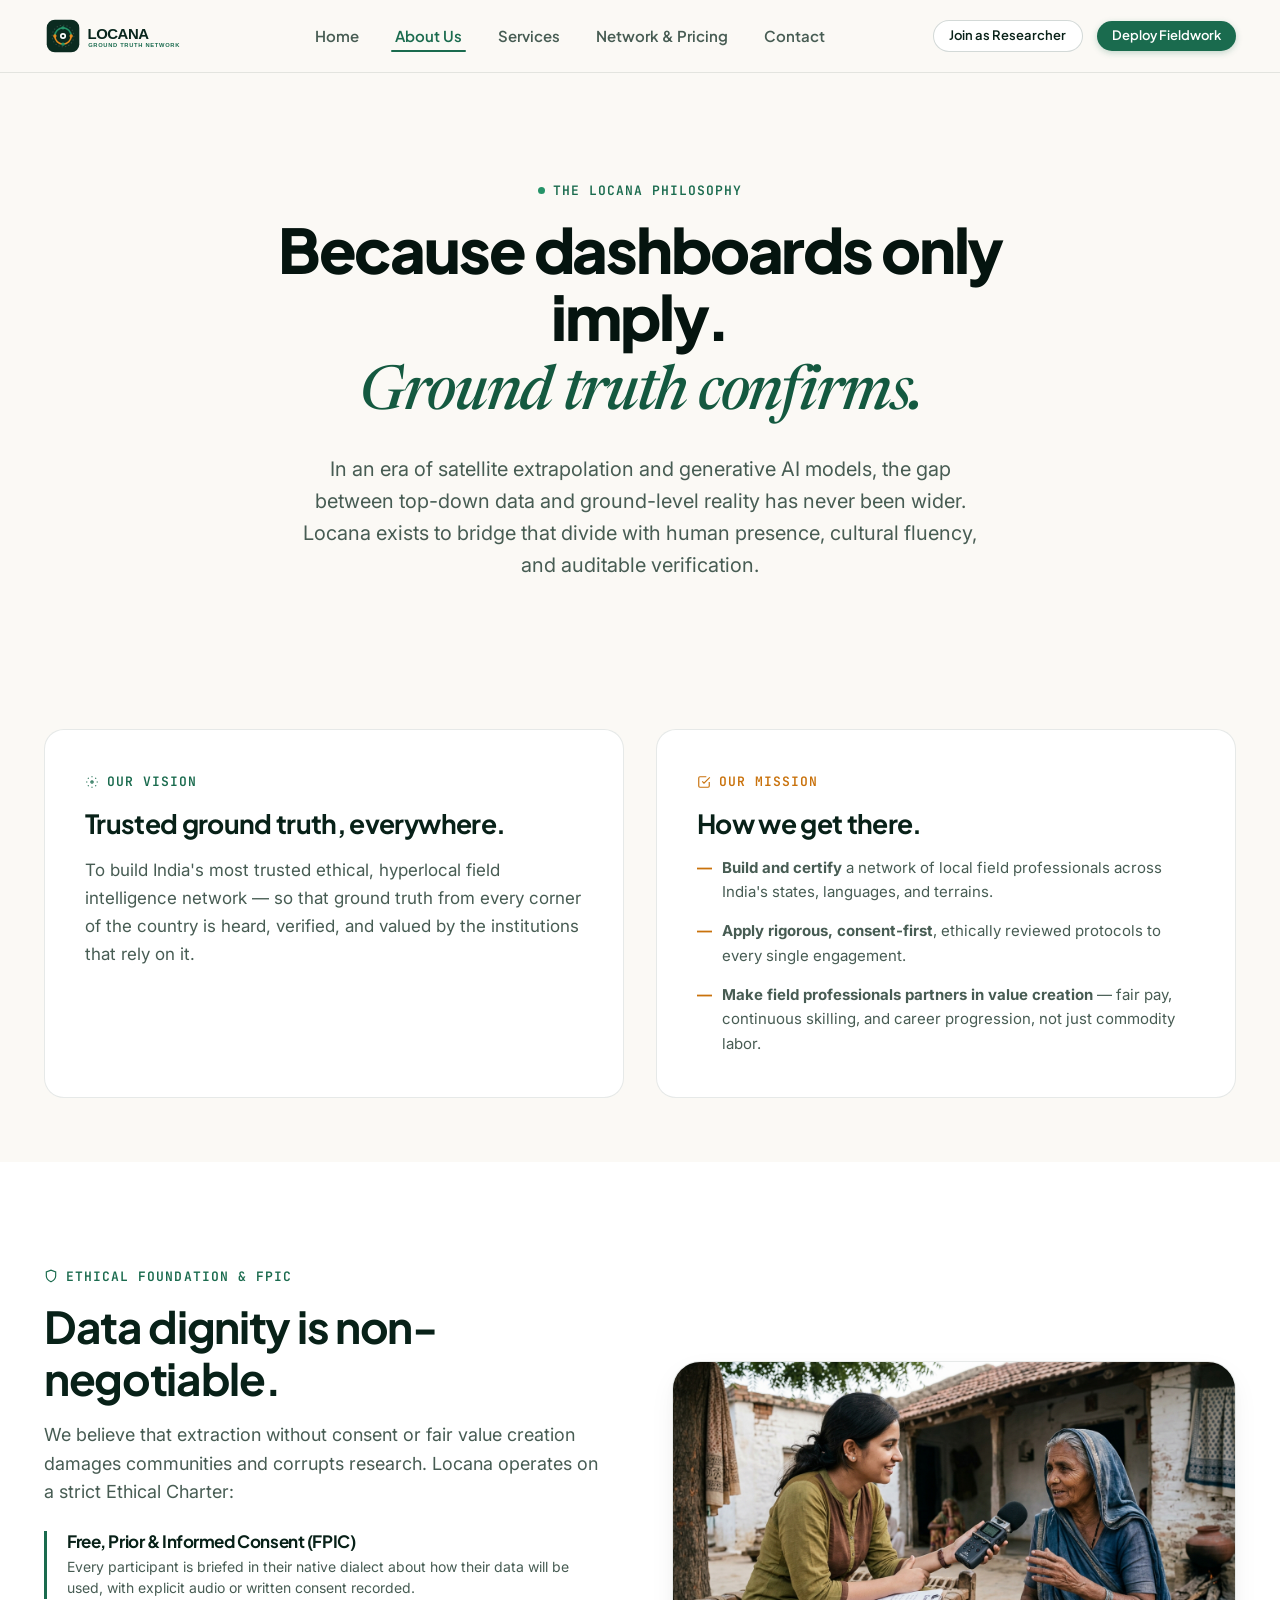
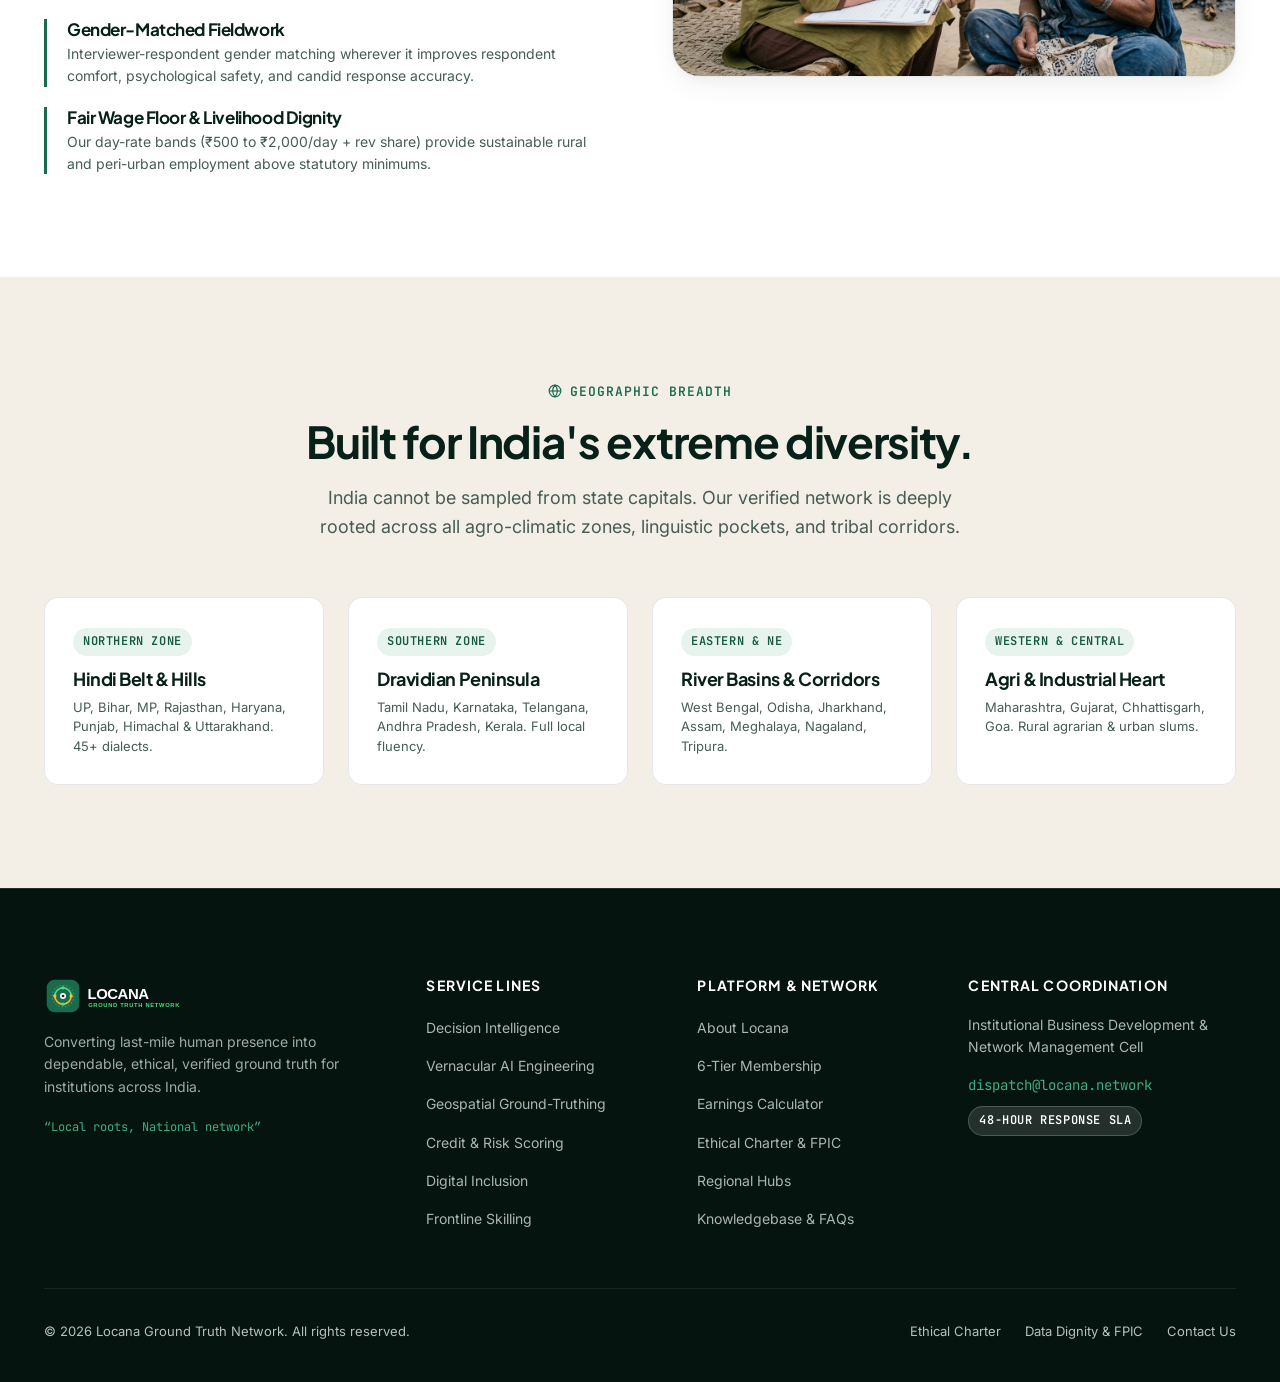
==== about.html @ 6cf049e5 "v1: Initial release of Locana Ground Truth Network platform" ====
<!DOCTYPE html>
<html lang="en">
<head>
  <meta charset="UTF-8">
  <meta name="viewport" content="width=device-width, initial-scale=1.0">
  <title>About Us — Locana | “Local roots, National network”</title>
  <meta name="description" content="Learn how Locana converts last-mile human presence across India into dependable, ethical, verified data for institutions through our certified field network.">
  <meta name="keywords" content="Locana about us, ethical field research India, ground truth network, FPIC data dignity, rural research network">
  
  <!-- Open Graph / Facebook -->
  <meta property="og:type" content="website">
  <meta property="og:url" content="https://locana.network/about.html">
  <meta property="og:title" content="About Locana — Ground Truth Intelligence Network">
  <meta property="og:description" content="Local roots, National network. Building India's most trusted ethical hyperlocal field intelligence network.">
  <meta property="og:image" content="assets/images/hero_field_network.jpg">

  <!-- Favicon -->
  <link rel="icon" type="image/svg+xml" href="assets/images/favicon.svg">

  <!-- Stylesheet -->
  <link rel="stylesheet" href="styles/main.css">
</head>
<body>

  <!-- ========================================================================
       Top Navigation
       ======================================================================== -->
  <header class="header-nav">
    <div class="container">
      <div class="nav-wrapper">
        <a href="index.html" class="brand-logo-link" aria-label="Locana Homepage">
          <img src="assets/images/locana-logo.svg" alt="Locana Logo" class="brand-logo-img">
        </a>

        <nav>
          <ul class="nav-menu">
            <li><a href="index.html" class="nav-link">Home</a></li>
            <li><a href="about.html" class="nav-link active">About Us</a></li>
            <li><a href="services.html" class="nav-link">Services</a></li>
            <li><a href="pricing.html" class="nav-link">Network & Pricing</a></li>
            <li><a href="contact.html" class="nav-link">Contact</a></li>
          </ul>
        </nav>

        <div class="nav-actions">
          <a href="pricing.html" class="btn btn-secondary btn-sm">Join as Researcher</a>
          <a href="contact.html" class="btn btn-primary btn-sm">Deploy Fieldwork</a>
          <button class="mobile-menu-toggle" aria-label="Toggle Navigation Menu">
            <svg width="24" height="24" viewBox="0 0 24 24" fill="none" stroke="currentColor" stroke-width="2" stroke-linecap="round" stroke-linejoin="round">
              <line x1="4" y1="12" x2="20" y2="12"></line>
              <line x1="4" y1="6" x2="20" y2="6"></line>
              <line x1="4" y1="18" x2="20" y2="18"></line>
            </svg>
          </button>
        </div>
      </div>
    </div>
  </header>

  <!-- Mobile Drawer Menu -->
  <div class="mobile-drawer">
    <a href="index.html" class="nav-link">Home</a>
    <a href="about.html" class="nav-link active">About Us</a>
    <a href="services.html" class="nav-link">Services & Verticals</a>
    <a href="pricing.html" class="nav-link">Network Tiers & Pricing</a>
    <a href="contact.html" class="nav-link">Contact & Dispatch</a>
    <div style="margin-top: 1rem; display: flex; flex-direction: column; gap: 0.75rem;">
      <a href="pricing.html" class="btn btn-secondary">Join as Certified Researcher</a>
      <a href="contact.html" class="btn btn-primary">Deploy Field Intelligence</a>
    </div>
  </div>

  <!-- ========================================================================
       Editorial Hero Section
       ======================================================================== -->
  <section class="section-spacing bg-canvas" style="padding-bottom: 3rem;">
    <div class="container container-narrow text-center" style="text-align: center;">
      <div class="kicker" style="justify-content: center;">
        <span class="pulse-dot"></span>
        <span>The Locana Philosophy</span>
      </div>
      <h1 class="hero-title" style="margin-bottom: 1.5rem;">
        Because dashboards only imply.<br>
        <span class="editorial-italic">Ground truth confirms.</span>
      </h1>
      <p class="hero-subtitle" style="margin-left: auto; margin-right: auto;">
        In an era of satellite extrapolation and generative AI models, the gap between top-down data and ground-level reality has never been wider. Locana exists to bridge that divide with human presence, cultural fluency, and auditable verification.
      </p>
    </div>
  </section>

  <!-- ========================================================================
       Vision & Mission Cards
       ======================================================================== -->
  <section class="section-spacing-sm bg-canvas">
    <div class="container">
      <div style="display: grid; grid-template-columns: 1fr 1fr; gap: 2rem;" class="reveal">
        <div style="background: var(--surface-white); border: 1px solid var(--border-hairline); border-radius: var(--radius-lg); padding: 2.5rem;">
          <div class="kicker">
            <svg width="14" height="14" viewBox="0 0 24 24" fill="none" stroke="currentColor" stroke-width="2"><circle cx="12" cy="12" r="2"></circle><path d="M12 2v2M12 20v2M4.93 4.93l1.41 1.41M17.66 17.66l1.41 1.41M2 12h2M20 12h2M6.34 17.66l-1.41 1.41M19.07 4.93l-1.41 1.41"></path></svg>
            <span>Our Vision</span>
          </div>
          <h3 style="font-size: 1.65rem; color: var(--ink-900); margin-bottom: 1rem; line-height: 1.25;">
            Trusted ground truth, everywhere.
          </h3>
          <p style="color: var(--text-secondary); font-size: 1.0625rem; line-height: 1.65;">
            To build India's most trusted ethical, hyperlocal field intelligence network — so that ground truth from every corner of the country is heard, verified, and valued by the institutions that rely on it.
          </p>
        </div>

        <div style="background: var(--surface-white); border: 1px solid var(--border-hairline); border-radius: var(--radius-lg); padding: 2.5rem;">
          <div class="kicker kicker-ochre">
            <svg width="14" height="14" viewBox="0 0 24 24" fill="none" stroke="currentColor" stroke-width="2"><polyline points="9 11 12 14 22 4"></polyline><path d="M21 12v7a2 2 0 0 1-2 2H5a2 2 0 0 1-2-2V5a2 2 0 0 1 2-2h11"></path></svg>
            <span>Our Mission</span>
          </div>
          <h3 style="font-size: 1.65rem; color: var(--ink-900); margin-bottom: 1rem; line-height: 1.25;">
            How we get there.
          </h3>
          <ul style="list-style: none; display: flex; flex-direction: column; gap: 0.875rem; color: var(--text-secondary); font-size: 0.9375rem;">
            <li style="display: flex; gap: 0.625rem; align-items: flex-start;">
              <span style="color: var(--ochre-600); font-weight: 700;">—</span>
              <span><strong>Build and certify</strong> a network of local field professionals across India's states, languages, and terrains.</span>
            </li>
            <li style="display: flex; gap: 0.625rem; align-items: flex-start;">
              <span style="color: var(--ochre-600); font-weight: 700;">—</span>
              <span><strong>Apply rigorous, consent-first</strong>, ethically reviewed protocols to every single engagement.</span>
            </li>
            <li style="display: flex; gap: 0.625rem; align-items: flex-start;">
              <span style="color: var(--ochre-600); font-weight: 700;">—</span>
              <span><strong>Make field professionals partners in value creation</strong> — fair pay, continuous skilling, and career progression, not just commodity labor.</span>
            </li>
          </ul>
        </div>
      </div>
    </div>
  </section>

  <!-- ========================================================================
       The Ethical Charter (Athena & FPIC Core)
       ======================================================================== -->
  <section id="ethics" class="section-spacing bg-white">
    <div class="container">
      <div style="display: grid; grid-template-columns: 1fr 1fr; gap: 4rem; align-items: center;" class="reveal">
        <div>
          <div class="kicker">
            <svg width="14" height="14" viewBox="0 0 24 24" fill="none" stroke="currentColor" stroke-width="2"><path d="M12 22s8-4 8-10V5l-8-3-8 3v7c0 6 8 10 8 10z"></path></svg>
            <span>Ethical Foundation & FPIC</span>
          </div>
          <h2 class="section-title">Data dignity is non-negotiable.</h2>
          <p class="section-subtitle" style="margin-bottom: 1.5rem;">
            We believe that extraction without consent or fair value creation damages communities and corrupts research. Locana operates on a strict Ethical Charter:
          </p>

          <div style="display: flex; flex-direction: column; gap: 1.25rem;">
            <div style="border-left: 3px solid var(--emerald-600); padding-left: 1.25rem;">
              <h4 style="font-size: 1.0625rem; color: var(--ink-900); margin-bottom: 0.25rem;">Free, Prior & Informed Consent (FPIC)</h4>
              <p style="font-size: 0.875rem; color: var(--text-secondary); line-height: 1.55;">
                Every participant is briefed in their native dialect about how their data will be used, with explicit audio or written consent recorded.
              </p>
            </div>

            <div style="border-left: 3px solid var(--emerald-600); padding-left: 1.25rem;">
              <h4 style="font-size: 1.0625rem; color: var(--ink-900); margin-bottom: 0.25rem;">Gender-Matched Fieldwork</h4>
              <p style="font-size: 0.875rem; color: var(--text-secondary); line-height: 1.55;">
                Interviewer-respondent gender matching wherever it improves respondent comfort, psychological safety, and candid response accuracy.
              </p>
            </div>

            <div style="border-left: 3px solid var(--emerald-600); padding-left: 1.25rem;">
              <h4 style="font-size: 1.0625rem; color: var(--ink-900); margin-bottom: 0.25rem;">Fair Wage Floor & Livelihood Dignity</h4>
              <p style="font-size: 0.875rem; color: var(--text-secondary); line-height: 1.55;">
                Our day-rate bands (₹500 to ₹2,000/day + rev share) provide sustainable rural and peri-urban employment above statutory minimums.
              </p>
            </div>
          </div>
        </div>

        <div style="border-radius: var(--radius-xl); overflow: hidden; box-shadow: var(--shadow-card); border: 1px solid var(--border-hairline);">
          <img src="assets/images/vernacular_ai_voice.jpg" alt="Locana researcher conducting respectful community vernacular interview">
        </div>
      </div>
    </div>
  </section>

  <!-- ========================================================================
       National Presence & Coverage Architecture
       ======================================================================== -->
  <section class="section-spacing bg-subtle">
    <div class="container">
      <div style="text-align: center; max-width: 680px; margin: 0 auto 3.5rem auto;" class="reveal">
        <div class="kicker" style="justify-content: center;">
          <svg width="14" height="14" viewBox="0 0 24 24" fill="none" stroke="currentColor" stroke-width="2"><circle cx="12" cy="12" r="10"></circle><line x1="2" y1="12" x2="22" y2="12"></line><path d="M12 2a15.3 15.3 0 0 1 4 10 15.3 15.3 0 0 1-4 10 15.3 15.3 0 0 1-4-10 15.3 15.3 0 0 1 4-10z"></path></svg>
          <span>Geographic Breadth</span>
        </div>
        <h2 class="section-title">Built for India's extreme diversity.</h2>
        <p class="section-subtitle" style="margin: 0 auto;">
          India cannot be sampled from state capitals. Our verified network is deeply rooted across all agro-climatic zones, linguistic pockets, and tribal corridors.
        </p>
      </div>

      <div style="display: grid; grid-template-columns: repeat(4, 1fr); gap: 1.5rem;" class="reveal">
        <div style="background: var(--surface-white); padding: 1.75rem; border-radius: var(--radius-md); border: 1px solid var(--border-hairline);">
          <span class="badge badge-emerald" style="margin-bottom: 0.75rem;">Northern Zone</span>
          <h4 style="font-size: 1.125rem; margin-bottom: 0.5rem;">Hindi Belt & Hills</h4>
          <p style="font-size: 0.8125rem; color: var(--text-secondary); line-height: 1.5;">UP, Bihar, MP, Rajasthan, Haryana, Punjab, Himachal & Uttarakhand. 45+ dialects.</p>
        </div>

        <div style="background: var(--surface-white); padding: 1.75rem; border-radius: var(--radius-md); border: 1px solid var(--border-hairline);">
          <span class="badge badge-emerald" style="margin-bottom: 0.75rem;">Southern Zone</span>
          <h4 style="font-size: 1.125rem; margin-bottom: 0.5rem;">Dravidian Peninsula</h4>
          <p style="font-size: 0.8125rem; color: var(--text-secondary); line-height: 1.5;">Tamil Nadu, Karnataka, Telangana, Andhra Pradesh, Kerala. Full local fluency.</p>
        </div>

        <div style="background: var(--surface-white); padding: 1.75rem; border-radius: var(--radius-md); border: 1px solid var(--border-hairline);">
          <span class="badge badge-emerald" style="margin-bottom: 0.75rem;">Eastern & NE</span>
          <h4 style="font-size: 1.125rem; margin-bottom: 0.5rem;">River Basins & Corridors</h4>
          <p style="font-size: 0.8125rem; color: var(--text-secondary); line-height: 1.5;">West Bengal, Odisha, Jharkhand, Assam, Meghalaya, Nagaland, Tripura.</p>
        </div>

        <div style="background: var(--surface-white); padding: 1.75rem; border-radius: var(--radius-md); border: 1px solid var(--border-hairline);">
          <span class="badge badge-emerald" style="margin-bottom: 0.75rem;">Western & Central</span>
          <h4 style="font-size: 1.125rem; margin-bottom: 0.5rem;">Agri & Industrial Heart</h4>
          <p style="font-size: 0.8125rem; color: var(--text-secondary); line-height: 1.5;">Maharashtra, Gujarat, Chhattisgarh, Goa. Rural agrarian & urban slums.</p>
        </div>
      </div>
    </div>
  </section>

  <!-- ========================================================================
       Global Footer
       ======================================================================== -->
  <footer class="site-footer">
    <div class="container">
      <div class="footer-top-grid">
        <div class="footer-brand">
          <img src="assets/images/locana-logo-white.svg" alt="Locana Logo" style="height: 38px; width: auto;">
          <p>
            Converting last-mile human presence into dependable, ethical, verified ground truth for institutions across India.
          </p>
          <div style="margin-top: 1.25rem; font-family: var(--font-mono); font-size: 0.75rem; color: var(--emerald-400);">
            “Local roots, National network”
          </div>
        </div>

        <div>
          <h4 class="footer-heading">Service Lines</h4>
          <ul class="footer-links">
            <li><a href="services.html#decision-intelligence">Decision Intelligence</a></li>
            <li><a href="services.html#vernacular-ai">Vernacular AI Engineering</a></li>
            <li><a href="services.html#geospatial">Geospatial Ground-Truthing</a></li>
            <li><a href="services.html#credit-risk">Credit & Risk Scoring</a></li>
            <li><a href="services.html#digital-inclusion">Digital Inclusion</a></li>
            <li><a href="services.html#skilling">Frontline Skilling</a></li>
          </ul>
        </div>

        <div>
          <h4 class="footer-heading">Platform & Network</h4>
          <ul class="footer-links">
            <li><a href="about.html">About Locana</a></li>
            <li><a href="pricing.html">6-Tier Membership</a></li>
            <li><a href="pricing.html#calculator">Earnings Calculator</a></li>
            <li><a href="about.html#ethics">Ethical Charter & FPIC</a></li>
            <li><a href="contact.html">Regional Hubs</a></li>
            <li><a href="contact.html#faqs">Knowledgebase & FAQs</a></li>
          </ul>
        </div>

        <div>
          <h4 class="footer-heading">Central Coordination</h4>
          <p style="font-size: 0.875rem; color: rgba(244,250,247,0.7); line-height: 1.6; margin-bottom: 1rem;">
            Institutional Business Development & Network Management Cell
          </p>
          <a href="mailto:dispatch@locana.network" style="color: var(--emerald-400); font-family: var(--font-mono); font-size: 0.875rem; display: block; margin-bottom: 0.5rem;">
            dispatch@locana.network
          </a>
          <span class="badge badge-dark">48-Hour Response SLA</span>
        </div>
      </div>

      <div class="footer-bottom">
        <div>© 2026 Locana Ground Truth Network. All rights reserved.</div>
        <div style="display: flex; gap: 1.5rem;">
          <a href="about.html#ethics">Ethical Charter</a>
          <a href="about.html#privacy">Data Dignity & FPIC</a>
          <a href="contact.html">Contact Us</a>
        </div>
      </div>
    </div>
  </footer>

  <!-- Scripts -->
  <script src="scripts/main.js"></script>
</body>
</html>
---- styles/main.css ----
/* ==========================================================================
   LOCANA — GROUND TRUTH INTELLIGENCE NETWORK
   Core Design System & Global Stylesheet
   ========================================================================== */

@import url('https://fonts.googleapis.com/css2?family=Inter:wght@300;400;500;600;700&family=JetBrains+Mono:wght@400;500;600;700&family=Newsreader:ital,opsz,wght@1,6..72,400;1,6..72,500;1,6..72,600&family=Plus+Jakarta+Sans:wght@500;600;700;800&display=swap');

:root {
  /* Brand Color Tokens */
  --ink-950: #05140F;
  --ink-900: #082118;
  --ink-800: #0D2E23;
  --ink-700: #143F30;
  
  --emerald-700: #145940;
  --emerald-600: #1A6B4E;
  --emerald-500: #259368;
  --emerald-400: #3EAF82;
  --emerald-100: #E6F4ED;
  --emerald-50:  #F2F9F5;
  
  --ochre-700: #9E5606;
  --ochre-600: #C9720C;
  --ochre-500: #E58A1F;
  --ochre-400: #F3A43D;
  --ochre-100: #FEF3E4;
  --ochre-50:  #FFF9F0;
  
  --canvas-bg: #FBF9F5;
  --canvas-subtle: #F3EFE7;
  --surface-white: #FFFFFF;
  
  --text-main: #14231E;
  --text-secondary: #475C53;
  --text-muted: #72877F;
  --text-inverse: #F4FAF7;
  
  --border-hairline: rgba(13, 46, 35, 0.10);
  --border-medium: rgba(13, 46, 35, 0.18);
  --border-dark: rgba(255, 255, 255, 0.12);
  
  /* Typography Tokens */
  --font-display: 'Plus Jakarta Sans', -apple-system, BlinkMacSystemFont, 'Segoe UI', Roboto, sans-serif;
  --font-body: 'Inter', -apple-system, BlinkMacSystemFont, 'Segoe UI', Roboto, sans-serif;
  --font-serif: 'Newsreader', Georgia, serif;
  --font-mono: 'JetBrains Mono', monospace;
  
  /* Layout & Elevation */
  --container-max: 1240px;
  --container-narrow: 920px;
  --radius-xs: 4px;
  --radius-sm: 8px;
  --radius-md: 14px;
  --radius-lg: 20px;
  --radius-xl: 28px;
  --radius-full: 9999px;
  
  --shadow-subtle: 0 2px 10px rgba(8, 33, 24, 0.04);
  --shadow-card: 0 10px 30px -5px rgba(8, 33, 24, 0.07), 0 4px 12px -2px rgba(8, 33, 24, 0.03);
  --shadow-hover: 0 20px 40px -10px rgba(8, 33, 24, 0.12), 0 8px 16px -4px rgba(8, 33, 24, 0.05);
  --shadow-floating: 0 24px 60px -12px rgba(8, 33, 24, 0.18);
  
  --transition-fast: 0.15s cubic-bezier(0.16, 1, 0.3, 1);
  --transition-smooth: 0.3s cubic-bezier(0.16, 1, 0.3, 1);
  --transition-slow: 0.6s cubic-bezier(0.16, 1, 0.3, 1);
}

/* ==========================================================================
   CSS Reset & Base Rules
   ========================================================================== */
*, *::before, *::after {
  box-sizing: border-box;
  margin: 0;
  padding: 0;
}

html {
  font-size: 16px;
  scroll-behavior: smooth;
  -webkit-font-smoothing: antialiased;
  -moz-osx-font-smoothing: grayscale;
}

body {
  font-family: var(--font-body);
  background-color: var(--canvas-bg);
  color: var(--text-main);
  line-height: 1.65;
  font-size: 1rem;
  overflow-x: hidden;
}

img, svg, picture, video {
  display: block;
  max-width: 100%;
  height: auto;
}

a {
  color: inherit;
  text-decoration: none;
  transition: color var(--transition-fast);
}

button, input, select, textarea {
  font-family: inherit;
  font-size: inherit;
  outline: none;
  border: none;
}

/* ==========================================================================
   Typography Utilities
   ========================================================================== */
.font-display { font-family: var(--font-display); }
.font-mono { font-family: var(--font-mono); }
.font-serif { font-family: var(--font-serif); }

h1, h2, h3, h4, h5, h6 {
  font-family: var(--font-display);
  color: var(--ink-900);
  font-weight: 700;
  line-height: 1.2;
  letter-spacing: -0.025em;
}

.kicker {
  display: inline-flex;
  align-items: center;
  gap: 0.5rem;
  font-family: var(--font-mono);
  font-size: 0.8125rem;
  font-weight: 600;
  letter-spacing: 0.08em;
  text-transform: uppercase;
  color: var(--emerald-600);
  margin-bottom: 0.875rem;
}

.kicker-ochre {
  color: var(--ochre-600);
}

.kicker-white {
  color: var(--emerald-400);
}

.hero-title {
  font-size: clamp(2.35rem, 5vw, 3.85rem);
  font-weight: 800;
  line-height: 1.1;
  letter-spacing: -0.035em;
  color: var(--ink-950);
  margin-bottom: 1.35rem;
}

.hero-subtitle {
  font-size: clamp(1.0625rem, 2vw, 1.25rem);
  line-height: 1.6;
  color: var(--text-secondary);
  max-width: 680px;
  margin-bottom: 2.25rem;
  font-weight: 400;
}

.section-title {
  font-size: clamp(1.85rem, 3.5vw, 2.75rem);
  font-weight: 700;
  line-height: 1.18;
  letter-spacing: -0.03em;
  color: var(--ink-900);
  margin-bottom: 1rem;
}

.section-subtitle {
  font-size: 1.125rem;
  color: var(--text-secondary);
  line-height: 1.6;
  max-width: 660px;
}

.editorial-italic {
  font-family: var(--font-serif);
  font-style: italic;
  font-weight: 500;
  color: var(--emerald-700);
}

/* ==========================================================================
   Layout Containers & Grid
   ========================================================================== */
.container {
  width: 100%;
  max-width: var(--container-max);
  margin-left: auto;
  margin-right: auto;
  padding-left: 1.5rem;
  padding-right: 1.5rem;
}

.container-narrow {
  max-width: var(--container-narrow);
}

.section-spacing {
  padding-top: clamp(4rem, 8vw, 7rem);
  padding-bottom: clamp(4rem, 8vw, 7rem);
}

.section-spacing-sm {
  padding-top: clamp(2.5rem, 5vw, 4rem);
  padding-bottom: clamp(2.5rem, 5vw, 4rem);
}

/* Background Sections */
.bg-canvas { background-color: var(--canvas-bg); }
.bg-subtle { background-color: var(--canvas-subtle); }
.bg-white { background-color: var(--surface-white); }
.bg-dark {
  background-color: var(--ink-900);
  color: var(--text-inverse);
}
.bg-dark h1, .bg-dark h2, .bg-dark h3, .bg-dark h4 {
  color: #FFFFFF;
}
.bg-dark .section-subtitle {
  color: rgba(244, 250, 247, 0.75);
}

/* ==========================================================================
   Header & Navigation
   ========================================================================== */
.header-nav {
  position: sticky;
  top: 0;
  left: 0;
  width: 100%;
  z-index: 1000;
  background-color: rgba(251, 249, 245, 0.88);
  backdrop-filter: blur(14px);
  -webkit-backdrop-filter: blur(14px);
  border-bottom: 1px solid var(--border-hairline);
  transition: all var(--transition-fast);
}

.header-nav.scrolled {
  background-color: rgba(255, 255, 255, 0.94);
  box-shadow: 0 4px 20px rgba(8, 33, 24, 0.05);
}

.nav-wrapper {
  display: flex;
  align-items: center;
  justify-content: space-between;
  height: 72px;
}

.brand-logo-link {
  display: inline-flex;
  align-items: center;
  gap: 0.75rem;
  text-decoration: none;
}

.brand-logo-img {
  height: 38px;
  width: auto;
}

.nav-menu {
  display: flex;
  align-items: center;
  gap: 1.75rem;
  list-style: none;
}

.nav-link {
  font-family: var(--font-display);
  font-size: 0.9375rem;
  font-weight: 600;
  color: var(--text-secondary);
  padding: 0.45rem 0.25rem;
  position: relative;
  transition: color var(--transition-fast);
}

.nav-link:hover, .nav-link.active {
  color: var(--emerald-600);
}

.nav-link.active::after {
  content: '';
  position: absolute;
  bottom: 0;
  left: 0;
  width: 100%;
  height: 2px;
  background-color: var(--emerald-600);
  border-radius: var(--radius-full);
}

.nav-actions {
  display: flex;
  align-items: center;
  gap: 0.875rem;
}

/* Mobile Toggle */
.mobile-menu-toggle {
  display: none;
  background: none;
  border: none;
  color: var(--ink-900);
  cursor: pointer;
  padding: 0.5rem;
}

/* Mobile Drawer */
.mobile-drawer {
  display: none;
  position: fixed;
  top: 72px;
  left: 0;
  width: 100%;
  height: calc(100vh - 72px);
  background: var(--surface-white);
  padding: 1.5rem;
  border-top: 1px solid var(--border-hairline);
  flex-direction: column;
  gap: 1.25rem;
  z-index: 999;
  overflow-y: auto;
}

.mobile-drawer.open {
  display: flex;
}

/* ==========================================================================
   Buttons & Badges
   ========================================================================== */
.btn {
  display: inline-flex;
  align-items: center;
  justify-content: center;
  gap: 0.5rem;
  font-family: var(--font-display);
  font-size: 0.9375rem;
  font-weight: 600;
  padding: 0.6875rem 1.375rem;
  border-radius: var(--radius-full);
  cursor: pointer;
  transition: all var(--transition-fast);
  white-space: nowrap;
  line-height: 1.2;
}

.btn-primary {
  background-color: var(--emerald-600);
  color: #FFFFFF;
  box-shadow: 0 2px 6px rgba(26, 107, 78, 0.25);
}

.btn-primary:hover {
  background-color: var(--emerald-700);
  transform: translateY(-1px);
  box-shadow: 0 4px 12px rgba(26, 107, 78, 0.35);
}

.btn-secondary {
  background-color: var(--surface-white);
  color: var(--ink-900);
  border: 1px solid var(--border-medium);
}

.btn-secondary:hover {
  background-color: var(--canvas-subtle);
  border-color: var(--emerald-600);
  color: var(--emerald-600);
}

.btn-ochre {
  background-color: var(--ochre-600);
  color: #FFFFFF;
  box-shadow: 0 2px 6px rgba(201, 114, 12, 0.25);
}

.btn-ochre:hover {
  background-color: var(--ochre-700);
  transform: translateY(-1px);
  box-shadow: 0 4px 12px rgba(201, 114, 12, 0.35);
}

.btn-dark {
  background-color: var(--ink-900);
  color: #FFFFFF;
}

.btn-dark:hover {
  background-color: var(--ink-950);
  transform: translateY(-1px);
}

.btn-sm {
  padding: 0.45rem 0.95rem;
  font-size: 0.8125rem;
}

.btn-lg {
  padding: 0.95rem 1.875rem;
  font-size: 1.0625rem;
}

.badge {
  display: inline-flex;
  align-items: center;
  gap: 0.375rem;
  font-family: var(--font-mono);
  font-size: 0.75rem;
  font-weight: 600;
  padding: 0.25rem 0.625rem;
  border-radius: var(--radius-full);
  text-transform: uppercase;
  letter-spacing: 0.05em;
}

.badge-emerald {
  background-color: var(--emerald-100);
  color: var(--emerald-700);
}

.badge-ochre {
  background-color: var(--ochre-100);
  color: var(--ochre-700);
}

.badge-dark {
  background-color: rgba(255, 255, 255, 0.12);
  color: #FFFFFF;
  border: 1px solid rgba(255, 255, 255, 0.2);
}

.badge-outline {
  background-color: transparent;
  border: 1px solid var(--border-medium);
  color: var(--text-secondary);
}

/* Pulsing Status Dot */
.pulse-dot {
  width: 7px;
  height: 7px;
  border-radius: 50%;
  background-color: var(--emerald-500);
  display: inline-block;
  box-shadow: 0 0 0 0 rgba(37, 147, 104, 0.7);
  animation: pulse-ring 1.8s infinite cubic-bezier(0.66, 0, 0, 1);
}

.pulse-dot-ochre {
  background-color: var(--ochre-500);
  box-shadow: 0 0 0 0 rgba(229, 138, 31, 0.7);
}

@keyframes pulse-ring {
  0% { box-shadow: 0 0 0 0 rgba(37, 147, 104, 0.7); }
  70% { box-shadow: 0 0 0 7px rgba(37, 147, 104, 0); }
  100% { box-shadow: 0 0 0 0 rgba(37, 147, 104, 0); }
}

/* ==========================================================================
   Telemetry Strip / Counter Metrics
   ========================================================================== */
.telemetry-strip {
  background: var(--surface-white);
  border: 1px solid var(--border-hairline);
  border-radius: var(--radius-lg);
  padding: 1.75rem 2rem;
  box-shadow: var(--shadow-card);
  display: grid;
  grid-template-columns: repeat(auto-fit, minmax(170px, 1fr));
  gap: 1.5rem;
  margin-top: -3.5rem;
  position: relative;
  z-index: 10;
}

.telemetry-item {
  display: flex;
  flex-direction: column;
  gap: 0.25rem;
  position: relative;
}

.telemetry-item:not(:last-child)::after {
  content: '';
  position: absolute;
  right: -0.75rem;
  top: 15%;
  height: 70%;
  width: 1px;
  background-color: var(--border-hairline);
}

.telemetry-value {
  font-family: var(--font-display);
  font-size: 2.25rem;
  font-weight: 800;
  color: var(--ink-950);
  line-height: 1;
  letter-spacing: -0.03em;
}

.telemetry-value.accent-emerald { color: var(--emerald-600); }
.telemetry-value.accent-ochre { color: var(--ochre-600); }

.telemetry-label {
  font-size: 0.8125rem;
  font-weight: 500;
  color: var(--text-secondary);
  line-height: 1.35;
}

/* ==========================================================================
   Hero Layout
   ========================================================================== */
.hero-section {
  padding-top: clamp(2.5rem, 5vw, 4.5rem);
  padding-bottom: clamp(4.5rem, 8vw, 6.5rem);
  position: relative;
  overflow: hidden;
}

.hero-grid {
  display: grid;
  grid-template-columns: 1.15fr 0.95fr;
  gap: clamp(2rem, 4vw, 4.5rem);
  align-items: center;
}

.hero-media-wrapper {
  position: relative;
  border-radius: var(--radius-xl);
  overflow: hidden;
  box-shadow: var(--shadow-floating);
  border: 1px solid var(--border-hairline);
  background-color: var(--ink-900);
}

.hero-media-wrapper img {
  width: 100%;
  height: 100%;
  object-fit: cover;
  transition: transform var(--transition-slow);
}

.hero-media-wrapper:hover img {
  transform: scale(1.02);
}

.hero-badge-overlay {
  position: absolute;
  bottom: 1.25rem;
  left: 1.25rem;
  right: 1.25rem;
  background: rgba(8, 33, 24, 0.85);
  backdrop-filter: blur(12px);
  border: 1px solid rgba(255, 255, 255, 0.15);
  border-radius: var(--radius-md);
  padding: 0.875rem 1.125rem;
  color: #FFFFFF;
  display: flex;
  align-items: center;
  justify-content: space-between;
  font-size: 0.8125rem;
}

.hero-badge-left {
  display: flex;
  align-items: center;
  gap: 0.625rem;
}

/* ==========================================================================
   Service Verticals & Compass Cards
   ========================================================================== */
.verticals-grid {
  display: grid;
  grid-template-columns: repeat(3, 1fr);
  gap: 1.5rem;
}

.vertical-card {
  background: var(--surface-white);
  border: 1px solid var(--border-hairline);
  border-radius: var(--radius-lg);
  padding: 2rem;
  transition: all var(--transition-smooth);
  display: flex;
  flex-direction: column;
  justify-content: space-between;
  position: relative;
  overflow: hidden;
}

.vertical-card::before {
  content: '';
  position: absolute;
  top: 0;
  left: 0;
  right: 0;
  height: 3px;
  background: var(--emerald-600);
  opacity: 0;
  transition: opacity var(--transition-fast);
}

.vertical-card:hover {
  transform: translateY(-4px);
  box-shadow: var(--shadow-hover);
  border-color: rgba(26, 107, 78, 0.25);
}

.vertical-card:hover::before {
  opacity: 1;
}

.vertical-icon-box {
  width: 52px;
  height: 52px;
  border-radius: var(--radius-md);
  background-color: var(--emerald-50);
  color: var(--emerald-600);
  display: flex;
  align-items: center;
  justify-content: center;
  margin-bottom: 1.5rem;
  border: 1px solid var(--emerald-100);
}

.vertical-card:nth-child(2) .vertical-icon-box,
.vertical-card:nth-child(4) .vertical-icon-box {
  background-color: var(--ochre-50);
  color: var(--ochre-600);
  border-color: var(--ochre-100);
}

.vertical-subtopics {
  font-family: var(--font-mono);
  font-size: 0.75rem;
  font-weight: 600;
  color: var(--emerald-600);
  text-transform: uppercase;
  letter-spacing: 0.05em;
  margin-bottom: 0.625rem;
}

.vertical-title {
  font-size: 1.25rem;
  font-weight: 700;
  color: var(--ink-900);
  margin-bottom: 0.75rem;
  line-height: 1.3;
}

.vertical-desc {
  font-size: 0.9375rem;
  color: var(--text-secondary);
  line-height: 1.55;
  margin-bottom: 1.5rem;
}

.vertical-link {
  display: inline-flex;
  align-items: center;
  gap: 0.375rem;
  font-family: var(--font-display);
  font-size: 0.875rem;
  font-weight: 600;
  color: var(--emerald-600);
  margin-top: auto;
}

.vertical-link:hover {
  color: var(--emerald-700);
  gap: 0.625rem;
}

/* ==========================================================================
   Quality Architecture Grid (Athena Infonomics style)
   ========================================================================== */
.quality-grid {
  display: grid;
  grid-template-columns: repeat(3, 1fr);
  gap: 1.5rem;
}

.quality-card {
  background: var(--surface-white);
  border: 1px solid var(--border-hairline);
  border-radius: var(--radius-md);
  padding: 1.75rem;
  transition: all var(--transition-fast);
}

.quality-card:hover {
  border-color: var(--emerald-500);
  box-shadow: var(--shadow-card);
}

.quality-num {
  font-family: var(--font-mono);
  font-size: 0.8125rem;
  font-weight: 700;
  color: var(--emerald-600);
  margin-bottom: 0.75rem;
  display: block;
}

.quality-heading {
  font-size: 1.125rem;
  font-weight: 700;
  color: var(--ink-900);
  margin-bottom: 0.625rem;
}

.quality-text {
  font-size: 0.875rem;
  color: var(--text-secondary);
  line-height: 1.55;
}

/* ==========================================================================
   Verification-First Comparison Table
   ========================================================================== */
.comparison-table-wrapper {
  background: var(--surface-white);
  border: 1px solid var(--border-hairline);
  border-radius: var(--radius-lg);
  overflow: hidden;
  box-shadow: var(--shadow-card);
}

.comparison-table {
  width: 100%;
  border-collapse: collapse;
  text-align: left;
}

.comparison-table th {
  background-color: var(--canvas-subtle);
  padding: 1.25rem 1.5rem;
  font-family: var(--font-display);
  font-size: 0.875rem;
  font-weight: 700;
  text-transform: uppercase;
  letter-spacing: 0.05em;
  color: var(--ink-900);
  border-bottom: 1px solid var(--border-hairline);
}

.comparison-table th.col-locana {
  background-color: var(--emerald-50);
  color: var(--emerald-700);
}

.comparison-table td {
  padding: 1.25rem 1.5rem;
  font-size: 0.9375rem;
  border-bottom: 1px solid var(--border-hairline);
  color: var(--text-secondary);
  vertical-align: top;
}

.comparison-table tr:last-child td {
  border-bottom: none;
}

.comparison-table td.col-locana {
  background-color: rgba(230, 244, 237, 0.35);
  color: var(--ink-900);
  font-weight: 500;
}

.feature-title-td {
  font-weight: 600;
  color: var(--ink-900);
}

/* ==========================================================================
   Membership Tiers & Pricing Cards
   ========================================================================== */
.tiers-grid {
  display: grid;
  grid-template-columns: repeat(3, 1fr);
  gap: 1.5rem;
}

.tier-card {
  background: var(--surface-white);
  border: 1px solid var(--border-hairline);
  border-radius: var(--radius-lg);
  padding: 2.25rem 1.75rem;
  display: flex;
  flex-direction: column;
  transition: all var(--transition-smooth);
  position: relative;
}

.tier-card.featured {
  border: 2px solid var(--emerald-600);
  box-shadow: var(--shadow-hover);
  transform: scale(1.02);
}

.tier-ribbon {
  position: absolute;
  top: -12px;
  left: 50%;
  transform: translateX(-50%);
  background-color: var(--emerald-600);
  color: #FFFFFF;
  font-family: var(--font-mono);
  font-size: 0.6875rem;
  font-weight: 700;
  letter-spacing: 0.08em;
  text-transform: uppercase;
  padding: 0.3rem 0.85rem;
  border-radius: var(--radius-full);
}

.tier-name {
  font-size: 1.35rem;
  font-weight: 800;
  color: var(--ink-900);
  margin-bottom: 0.25rem;
}

.tier-enrollment {
  display: flex;
  align-items: baseline;
  gap: 0.375rem;
  margin: 1rem 0 1.25rem 0;
}

.tier-price {
  font-family: var(--font-display);
  font-size: 2.25rem;
  font-weight: 800;
  color: var(--ink-950);
}

.tier-price-period {
  font-size: 0.8125rem;
  color: var(--text-muted);
}

.tier-dayrate {
  background-color: var(--canvas-subtle);
  border-radius: var(--radius-sm);
  padding: 0.75rem 1rem;
  margin-bottom: 1.5rem;
  border: 1px dashed var(--border-medium);
}

.tier-dayrate-label {
  font-size: 0.75rem;
  font-family: var(--font-mono);
  color: var(--text-muted);
  text-transform: uppercase;
  letter-spacing: 0.05em;
}

.tier-dayrate-val {
  font-family: var(--font-mono);
  font-size: 1.125rem;
  font-weight: 700;
  color: var(--emerald-700);
}

.tier-features {
  list-style: none;
  margin-bottom: 2rem;
  flex-grow: 1;
}

.tier-features li {
  display: flex;
  align-items: flex-start;
  gap: 0.625rem;
  font-size: 0.875rem;
  color: var(--text-secondary);
  margin-bottom: 0.75rem;
  line-height: 1.45;
}

.tier-features li svg {
  flex-shrink: 0;
  margin-top: 0.15rem;
  color: var(--emerald-600);
}

/* Fee-Back Banner */
.feeback-banner {
  background: linear-gradient(135deg, var(--ink-900), var(--ink-800));
  border: 1px solid var(--border-dark);
  border-radius: var(--radius-lg);
  padding: 2.25rem;
  color: #FFFFFF;
  display: flex;
  align-items: center;
  justify-content: space-between;
  gap: 2rem;
  margin-top: 2.5rem;
}

.feeback-content h4 {
  color: #FFFFFF;
  font-size: 1.25rem;
  margin-bottom: 0.35rem;
}

.feeback-content p {
  color: rgba(244, 250, 247, 0.8);
  font-size: 0.9375rem;
}

/* ==========================================================================
   Interactive Calculators & Estimators
   ========================================================================== */
.calculator-box {
  background: var(--surface-white);
  border: 1px solid var(--border-hairline);
  border-radius: var(--radius-xl);
  padding: clamp(1.75rem, 4vw, 3rem);
  box-shadow: var(--shadow-card);
}

.calc-grid {
  display: grid;
  grid-template-columns: 1.1fr 0.9fr;
  gap: clamp(1.5rem, 3vw, 3rem);
  align-items: center;
}

.range-slider-group {
  margin-bottom: 1.75rem;
}

.range-label-row {
  display: flex;
  justify-content: space-between;
  align-items: baseline;
  margin-bottom: 0.75rem;
}

.range-slider {
  width: 100%;
  height: 8px;
  background: var(--canvas-subtle);
  border-radius: var(--radius-full);
  outline: none;
  -webkit-appearance: none;
  cursor: pointer;
}

.range-slider::-webkit-slider-thumb {
  -webkit-appearance: none;
  width: 24px;
  height: 24px;
  border-radius: 50%;
  background: var(--emerald-600);
  border: 3px solid #FFFFFF;
  box-shadow: 0 2px 6px rgba(0,0,0,0.2);
  cursor: pointer;
  transition: transform var(--transition-fast);
}

.range-slider::-webkit-slider-thumb:hover {
  transform: scale(1.15);
}

.calc-results-card {
  background: var(--ink-900);
  border-radius: var(--radius-lg);
  padding: 2.25rem;
  color: #FFFFFF;
  text-align: center;
}

.calc-result-number {
  font-family: var(--font-display);
  font-size: clamp(2.5rem, 4vw, 3.25rem);
  font-weight: 800;
  color: var(--emerald-400);
  line-height: 1;
  margin: 0.75rem 0;
}

/* ==========================================================================
   Dual Mode Contact & Dispatch Forms
   ========================================================================== */
.form-tab-switcher {
  display: inline-flex;
  background: var(--canvas-subtle);
  padding: 0.375rem;
  border-radius: var(--radius-full);
  margin-bottom: 2rem;
  border: 1px solid var(--border-hairline);
}

.form-tab-btn {
  padding: 0.625rem 1.5rem;
  border-radius: var(--radius-full);
  font-family: var(--font-display);
  font-size: 0.875rem;
  font-weight: 600;
  color: var(--text-secondary);
  background: transparent;
  cursor: pointer;
  transition: all var(--transition-fast);
}

.form-tab-btn.active {
  background: var(--surface-white);
  color: var(--ink-900);
  box-shadow: var(--shadow-subtle);
}

.form-group {
  margin-bottom: 1.25rem;
}

.form-label {
  display: block;
  font-size: 0.875rem;
  font-weight: 600;
  color: var(--ink-900);
  margin-bottom: 0.375rem;
}

.form-control {
  width: 100%;
  padding: 0.75rem 1rem;
  background: var(--canvas-bg);
  border: 1px solid var(--border-hairline);
  border-radius: var(--radius-sm);
  font-size: 0.9375rem;
  color: var(--text-main);
  transition: border-color var(--transition-fast), background-color var(--transition-fast);
}

.form-control:focus {
  background: #FFFFFF;
  border-color: var(--emerald-600);
  box-shadow: 0 0 0 3px rgba(26, 107, 78, 0.12);
}

textarea.form-control {
  resize: vertical;
  min-height: 110px;
}

.form-row {
  display: grid;
  grid-template-columns: 1fr 1fr;
  gap: 1rem;
}

/* ==========================================================================
   FAQ Accordions
   ========================================================================== */
.faq-accordion {
  display: flex;
  flex-direction: column;
  gap: 0.875rem;
}

.faq-item {
  background: var(--surface-white);
  border: 1px solid var(--border-hairline);
  border-radius: var(--radius-md);
  overflow: hidden;
  transition: all var(--transition-fast);
}

.faq-item.active {
  border-color: var(--emerald-600);
  box-shadow: var(--shadow-subtle);
}

.faq-header {
  padding: 1.25rem 1.5rem;
  display: flex;
  align-items: center;
  justify-content: space-between;
  cursor: pointer;
  user-select: none;
  font-weight: 600;
  color: var(--ink-900);
}

.faq-header h4 {
  font-size: 1.0625rem;
  font-weight: 600;
}

.faq-icon {
  width: 20px;
  height: 20px;
  color: var(--emerald-600);
  transition: transform var(--transition-smooth);
}

.faq-item.active .faq-icon {
  transform: rotate(180deg);
}

.faq-body {
  max-height: 0;
  overflow: hidden;
  transition: max-height var(--transition-smooth), padding var(--transition-smooth);
  padding: 0 1.5rem;
  color: var(--text-secondary);
  font-size: 0.9375rem;
  line-height: 1.6;
}

.faq-item.active .faq-body {
  max-height: 350px;
  padding: 0 1.5rem 1.5rem 1.5rem;
}

/* ==========================================================================
   Footer
   ========================================================================== */
.site-footer {
  background-color: var(--ink-950);
  color: rgba(244, 250, 247, 0.75);
  padding-top: clamp(4rem, 7vw, 5.5rem);
  padding-bottom: 2.5rem;
  border-top: 1px solid var(--border-dark);
}

.footer-top-grid {
  display: grid;
  grid-template-columns: 1.5fr 1fr 1fr 1.2fr;
  gap: 3rem;
  margin-bottom: 3.5rem;
}

.footer-brand p {
  font-size: 0.875rem;
  line-height: 1.6;
  margin-top: 1rem;
  color: rgba(244, 250, 247, 0.65);
  max-width: 320px;
}

.footer-heading {
  font-family: var(--font-display);
  font-size: 0.875rem;
  font-weight: 700;
  text-transform: uppercase;
  letter-spacing: 0.08em;
  color: #FFFFFF;
  margin-bottom: 1.25rem;
}

.footer-links {
  list-style: none;
  display: flex;
  flex-direction: column;
  gap: 0.75rem;
}

.footer-links a {
  font-size: 0.875rem;
  color: rgba(244, 250, 247, 0.7);
  transition: color var(--transition-fast);
}

.footer-links a:hover {
  color: var(--emerald-400);
}

.footer-bottom {
  padding-top: 2rem;
  border-top: 1px solid rgba(255, 255, 255, 0.08);
  display: flex;
  align-items: center;
  justify-content: space-between;
  font-size: 0.8125rem;
}

/* ==========================================================================
   Scroll Reveal Animation Classes
   ========================================================================== */
.reveal {
  opacity: 0;
  transform: translateY(20px);
  transition: opacity var(--transition-slow), transform var(--transition-slow);
}

.reveal.active {
  opacity: 1;
  transform: translateY(0);
}

.delay-1 { transition-delay: 0.1s; }
.delay-2 { transition-delay: 0.2s; }
.delay-3 { transition-delay: 0.3s; }
.delay-4 { transition-delay: 0.4s; }

/* ==========================================================================
   Responsive Breakpoints
   ========================================================================== */
@media (max-width: 1024px) {
  .verticals-grid, .quality-grid, .tiers-grid {
    grid-template-columns: repeat(2, 1fr);
  }
  .footer-top-grid {
    grid-template-columns: 1fr 1fr;
    gap: 2rem;
  }
  .hero-grid {
    grid-template-columns: 1fr;
    gap: 2.5rem;
  }
  .calc-grid {
    grid-template-columns: 1fr;
  }
}

@media (max-width: 768px) {
  .nav-menu, .nav-actions .btn-secondary {
    display: none;
  }
  .mobile-menu-toggle {
    display: block;
  }
  .verticals-grid, .quality-grid, .tiers-grid {
    grid-template-columns: 1fr;
  }
  .form-row {
    grid-template-columns: 1fr;
  }
  .footer-top-grid {
    grid-template-columns: 1fr;
  }
  .telemetry-strip {
    grid-template-columns: 1fr 1fr;
    padding: 1.25rem;
    gap: 1rem;
  }
  .telemetry-item:not(:last-child)::after {
    display: none;
  }
  .feeback-banner {
    flex-direction: column;
    align-items: flex-start;
  }
  .footer-bottom {
    flex-direction: column;
    gap: 1rem;
    text-align: center;
  }
}
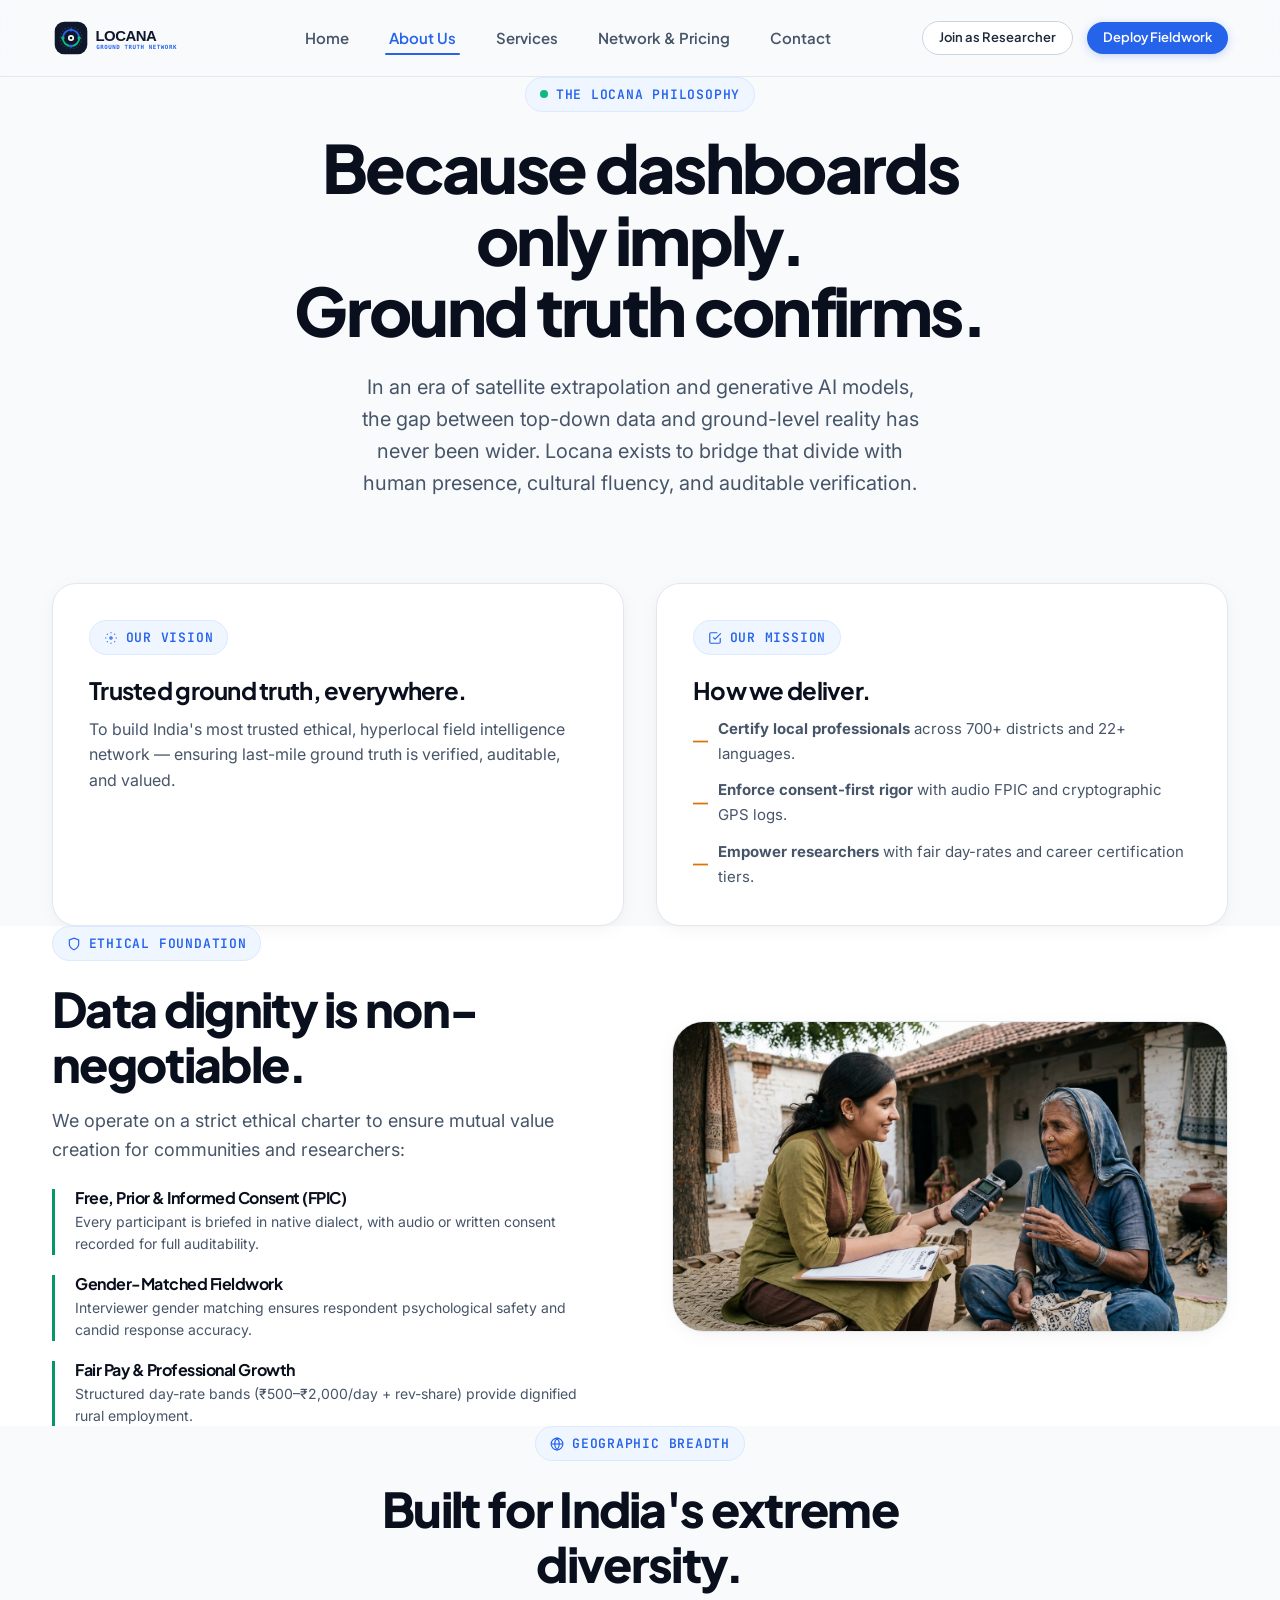
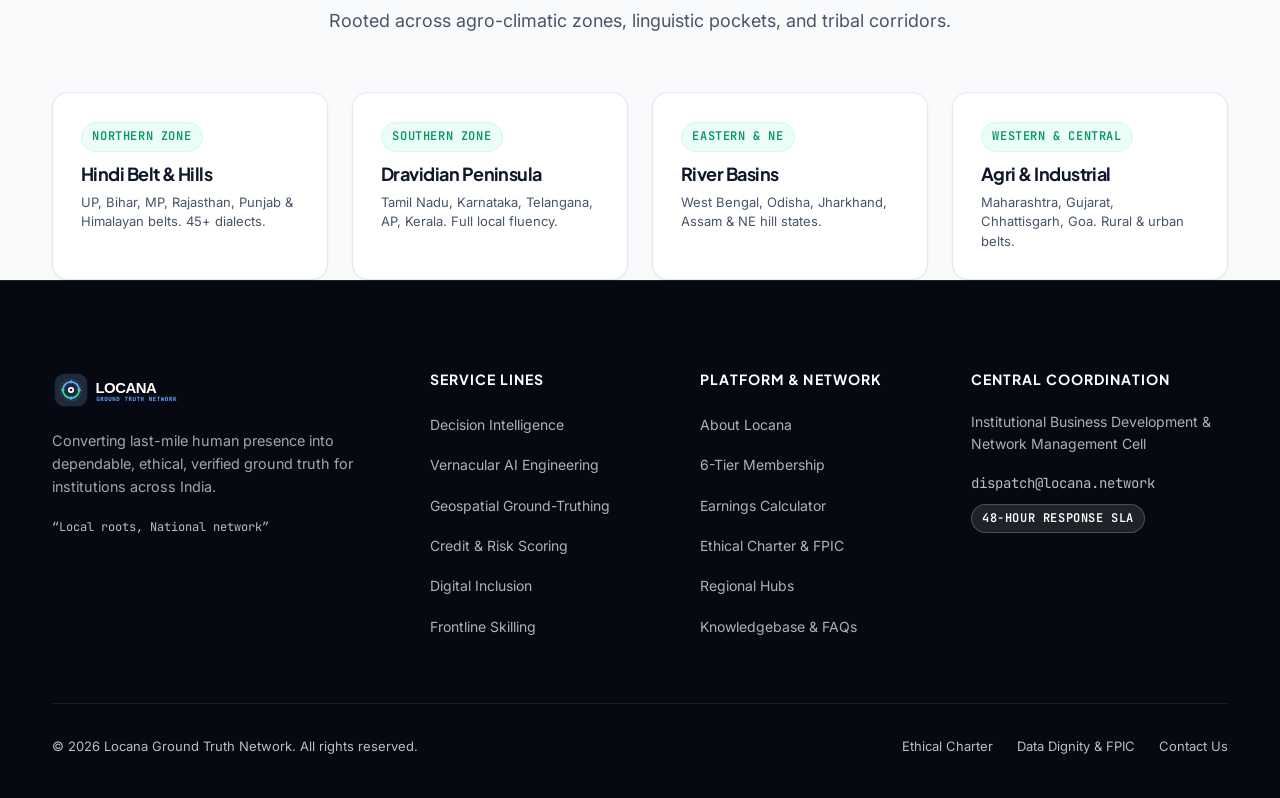
==== commit 769772e1: "feat(v2.0): streamline text density and declutter card components - Reduce text density by ~37% acro" ====
--- a/about.html
+++ b/about.html
@@ -95,39 +95,39 @@
   <section class="section-spacing-sm bg-canvas">
     <div class="container">
       <div style="display: grid; grid-template-columns: 1fr 1fr; gap: 2rem;" class="reveal">
-        <div style="background: var(--surface-white); border: 1px solid var(--border-hairline); border-radius: var(--radius-lg); padding: 2.5rem;">
+        <div style="background: #FFFFFF; border: 1px solid var(--border-light); border-radius: var(--radius-lg); padding: 2.25rem; box-shadow: var(--shadow-card);">
           <div class="kicker">
             <svg width="14" height="14" viewBox="0 0 24 24" fill="none" stroke="currentColor" stroke-width="2"><circle cx="12" cy="12" r="2"></circle><path d="M12 2v2M12 20v2M4.93 4.93l1.41 1.41M17.66 17.66l1.41 1.41M2 12h2M20 12h2M6.34 17.66l-1.41 1.41M19.07 4.93l-1.41 1.41"></path></svg>
             <span>Our Vision</span>
           </div>
-          <h3 style="font-size: 1.65rem; color: var(--ink-900); margin-bottom: 1rem; line-height: 1.25;">
+          <h3 style="font-size: 1.5rem; color: var(--slate-900); margin-bottom: 0.75rem; line-height: 1.25;">
             Trusted ground truth, everywhere.
           </h3>
-          <p style="color: var(--text-secondary); font-size: 1.0625rem; line-height: 1.65;">
-            To build India's most trusted ethical, hyperlocal field intelligence network — so that ground truth from every corner of the country is heard, verified, and valued by the institutions that rely on it.
-          </p>
-        </div>
-
-        <div style="background: var(--surface-white); border: 1px solid var(--border-hairline); border-radius: var(--radius-lg); padding: 2.5rem;">
+          <p style="color: var(--slate-600); font-size: 1rem; line-height: 1.6;">
+            To build India's most trusted ethical, hyperlocal field intelligence network — ensuring last-mile ground truth is verified, auditable, and valued.
+          </p>
+        </div>
+
+        <div style="background: #FFFFFF; border: 1px solid var(--border-light); border-radius: var(--radius-lg); padding: 2.25rem; box-shadow: var(--shadow-card);">
           <div class="kicker kicker-ochre">
             <svg width="14" height="14" viewBox="0 0 24 24" fill="none" stroke="currentColor" stroke-width="2"><polyline points="9 11 12 14 22 4"></polyline><path d="M21 12v7a2 2 0 0 1-2 2H5a2 2 0 0 1-2-2V5a2 2 0 0 1 2-2h11"></path></svg>
             <span>Our Mission</span>
           </div>
-          <h3 style="font-size: 1.65rem; color: var(--ink-900); margin-bottom: 1rem; line-height: 1.25;">
-            How we get there.
+          <h3 style="font-size: 1.5rem; color: var(--slate-900); margin-bottom: 0.75rem; line-height: 1.25;">
+            How we deliver.
           </h3>
-          <ul style="list-style: none; display: flex; flex-direction: column; gap: 0.875rem; color: var(--text-secondary); font-size: 0.9375rem;">
-            <li style="display: flex; gap: 0.625rem; align-items: flex-start;">
-              <span style="color: var(--ochre-600); font-weight: 700;">—</span>
-              <span><strong>Build and certify</strong> a network of local field professionals across India's states, languages, and terrains.</span>
+          <ul style="list-style: none; display: flex; flex-direction: column; gap: 0.75rem; color: var(--slate-600); font-size: 0.9375rem;">
+            <li style="display: flex; gap: 0.625rem; align-items: center;">
+              <span style="color: var(--amber-600); font-weight: 700;">—</span>
+              <span><strong>Certify local professionals</strong> across 700+ districts and 22+ languages.</span>
             </li>
-            <li style="display: flex; gap: 0.625rem; align-items: flex-start;">
-              <span style="color: var(--ochre-600); font-weight: 700;">—</span>
-              <span><strong>Apply rigorous, consent-first</strong>, ethically reviewed protocols to every single engagement.</span>
+            <li style="display: flex; gap: 0.625rem; align-items: center;">
+              <span style="color: var(--amber-600); font-weight: 700;">—</span>
+              <span><strong>Enforce consent-first rigor</strong> with audio FPIC and cryptographic GPS logs.</span>
             </li>
-            <li style="display: flex; gap: 0.625rem; align-items: flex-start;">
-              <span style="color: var(--ochre-600); font-weight: 700;">—</span>
-              <span><strong>Make field professionals partners in value creation</strong> — fair pay, continuous skilling, and career progression, not just commodity labor.</span>
+            <li style="display: flex; gap: 0.625rem; align-items: center;">
+              <span style="color: var(--amber-600); font-weight: 700;">—</span>
+              <span><strong>Empower researchers</strong> with fair day-rates and career certification tiers.</span>
             </li>
           </ul>
         </div>
@@ -136,7 +136,7 @@
   </section>
 
   <!-- ========================================================================
-       The Ethical Charter (Athena & FPIC Core)
+       The Ethical Charter (FPIC Core)
        ======================================================================== -->
   <section id="ethics" class="section-spacing bg-white">
     <div class="container">
@@ -144,38 +144,38 @@
         <div>
           <div class="kicker">
             <svg width="14" height="14" viewBox="0 0 24 24" fill="none" stroke="currentColor" stroke-width="2"><path d="M12 22s8-4 8-10V5l-8-3-8 3v7c0 6 8 10 8 10z"></path></svg>
-            <span>Ethical Foundation & FPIC</span>
+            <span>Ethical Foundation</span>
           </div>
           <h2 class="section-title">Data dignity is non-negotiable.</h2>
           <p class="section-subtitle" style="margin-bottom: 1.5rem;">
-            We believe that extraction without consent or fair value creation damages communities and corrupts research. Locana operates on a strict Ethical Charter:
+            We operate on a strict ethical charter to ensure mutual value creation for communities and researchers:
           </p>
 
           <div style="display: flex; flex-direction: column; gap: 1.25rem;">
             <div style="border-left: 3px solid var(--emerald-600); padding-left: 1.25rem;">
-              <h4 style="font-size: 1.0625rem; color: var(--ink-900); margin-bottom: 0.25rem;">Free, Prior & Informed Consent (FPIC)</h4>
-              <p style="font-size: 0.875rem; color: var(--text-secondary); line-height: 1.55;">
-                Every participant is briefed in their native dialect about how their data will be used, with explicit audio or written consent recorded.
+              <h4 style="font-size: 1rem; color: var(--slate-900); margin-bottom: 0.25rem;">Free, Prior & Informed Consent (FPIC)</h4>
+              <p style="font-size: 0.875rem; color: var(--slate-600); line-height: 1.55;">
+                Every participant is briefed in native dialect, with audio or written consent recorded for full auditability.
               </p>
             </div>
 
             <div style="border-left: 3px solid var(--emerald-600); padding-left: 1.25rem;">
-              <h4 style="font-size: 1.0625rem; color: var(--ink-900); margin-bottom: 0.25rem;">Gender-Matched Fieldwork</h4>
-              <p style="font-size: 0.875rem; color: var(--text-secondary); line-height: 1.55;">
-                Interviewer-respondent gender matching wherever it improves respondent comfort, psychological safety, and candid response accuracy.
+              <h4 style="font-size: 1rem; color: var(--slate-900); margin-bottom: 0.25rem;">Gender-Matched Fieldwork</h4>
+              <p style="font-size: 0.875rem; color: var(--slate-600); line-height: 1.55;">
+                Interviewer gender matching ensures respondent psychological safety and candid response accuracy.
               </p>
             </div>
 
             <div style="border-left: 3px solid var(--emerald-600); padding-left: 1.25rem;">
-              <h4 style="font-size: 1.0625rem; color: var(--ink-900); margin-bottom: 0.25rem;">Fair Wage Floor & Livelihood Dignity</h4>
-              <p style="font-size: 0.875rem; color: var(--text-secondary); line-height: 1.55;">
-                Our day-rate bands (₹500 to ₹2,000/day + rev share) provide sustainable rural and peri-urban employment above statutory minimums.
+              <h4 style="font-size: 1rem; color: var(--slate-900); margin-bottom: 0.25rem;">Fair Pay & Professional Growth</h4>
+              <p style="font-size: 0.875rem; color: var(--slate-600); line-height: 1.55;">
+                Structured day-rate bands (₹500–₹2,000/day + rev-share) provide dignified rural employment.
               </p>
             </div>
           </div>
         </div>
 
-        <div style="border-radius: var(--radius-xl); overflow: hidden; box-shadow: var(--shadow-card); border: 1px solid var(--border-hairline);">
+        <div style="border-radius: var(--radius-xl); overflow: hidden; box-shadow: var(--shadow-card); border: 1px solid var(--border-light);">
           <img src="assets/images/vernacular_ai_voice.jpg" alt="Locana researcher conducting respectful community vernacular interview">
         </div>
       </div>
@@ -185,7 +185,7 @@
   <!-- ========================================================================
        National Presence & Coverage Architecture
        ======================================================================== -->
-  <section class="section-spacing bg-subtle">
+  <section class="section-spacing bg-canvas">
     <div class="container">
       <div style="text-align: center; max-width: 680px; margin: 0 auto 3.5rem auto;" class="reveal">
         <div class="kicker" style="justify-content: center;">
@@ -194,33 +194,33 @@
         </div>
         <h2 class="section-title">Built for India's extreme diversity.</h2>
         <p class="section-subtitle" style="margin: 0 auto;">
-          India cannot be sampled from state capitals. Our verified network is deeply rooted across all agro-climatic zones, linguistic pockets, and tribal corridors.
+          Rooted across agro-climatic zones, linguistic pockets, and tribal corridors.
         </p>
       </div>
 
       <div style="display: grid; grid-template-columns: repeat(4, 1fr); gap: 1.5rem;" class="reveal">
-        <div style="background: var(--surface-white); padding: 1.75rem; border-radius: var(--radius-md); border: 1px solid var(--border-hairline);">
+        <div style="background: #FFFFFF; padding: 1.75rem; border-radius: var(--radius-md); border: 1px solid var(--border-light); box-shadow: var(--shadow-subtle);">
           <span class="badge badge-emerald" style="margin-bottom: 0.75rem;">Northern Zone</span>
           <h4 style="font-size: 1.125rem; margin-bottom: 0.5rem;">Hindi Belt & Hills</h4>
-          <p style="font-size: 0.8125rem; color: var(--text-secondary); line-height: 1.5;">UP, Bihar, MP, Rajasthan, Haryana, Punjab, Himachal & Uttarakhand. 45+ dialects.</p>
-        </div>
-
-        <div style="background: var(--surface-white); padding: 1.75rem; border-radius: var(--radius-md); border: 1px solid var(--border-hairline);">
+          <p style="font-size: 0.8125rem; color: var(--slate-600); line-height: 1.5;">UP, Bihar, MP, Rajasthan, Punjab & Himalayan belts. 45+ dialects.</p>
+        </div>
+
+        <div style="background: #FFFFFF; padding: 1.75rem; border-radius: var(--radius-md); border: 1px solid var(--border-light); box-shadow: var(--shadow-subtle);">
           <span class="badge badge-emerald" style="margin-bottom: 0.75rem;">Southern Zone</span>
           <h4 style="font-size: 1.125rem; margin-bottom: 0.5rem;">Dravidian Peninsula</h4>
-          <p style="font-size: 0.8125rem; color: var(--text-secondary); line-height: 1.5;">Tamil Nadu, Karnataka, Telangana, Andhra Pradesh, Kerala. Full local fluency.</p>
-        </div>
-
-        <div style="background: var(--surface-white); padding: 1.75rem; border-radius: var(--radius-md); border: 1px solid var(--border-hairline);">
+          <p style="font-size: 0.8125rem; color: var(--slate-600); line-height: 1.5;">Tamil Nadu, Karnataka, Telangana, AP, Kerala. Full local fluency.</p>
+        </div>
+
+        <div style="background: #FFFFFF; padding: 1.75rem; border-radius: var(--radius-md); border: 1px solid var(--border-light); box-shadow: var(--shadow-subtle);">
           <span class="badge badge-emerald" style="margin-bottom: 0.75rem;">Eastern & NE</span>
-          <h4 style="font-size: 1.125rem; margin-bottom: 0.5rem;">River Basins & Corridors</h4>
-          <p style="font-size: 0.8125rem; color: var(--text-secondary); line-height: 1.5;">West Bengal, Odisha, Jharkhand, Assam, Meghalaya, Nagaland, Tripura.</p>
-        </div>
-
-        <div style="background: var(--surface-white); padding: 1.75rem; border-radius: var(--radius-md); border: 1px solid var(--border-hairline);">
+          <h4 style="font-size: 1.125rem; margin-bottom: 0.5rem;">River Basins</h4>
+          <p style="font-size: 0.8125rem; color: var(--slate-600); line-height: 1.5;">West Bengal, Odisha, Jharkhand, Assam & NE hill states.</p>
+        </div>
+
+        <div style="background: #FFFFFF; padding: 1.75rem; border-radius: var(--radius-md); border: 1px solid var(--border-light); box-shadow: var(--shadow-subtle);">
           <span class="badge badge-emerald" style="margin-bottom: 0.75rem;">Western & Central</span>
-          <h4 style="font-size: 1.125rem; margin-bottom: 0.5rem;">Agri & Industrial Heart</h4>
-          <p style="font-size: 0.8125rem; color: var(--text-secondary); line-height: 1.5;">Maharashtra, Gujarat, Chhattisgarh, Goa. Rural agrarian & urban slums.</p>
+          <h4 style="font-size: 1.125rem; margin-bottom: 0.5rem;">Agri & Industrial</h4>
+          <p style="font-size: 0.8125rem; color: var(--slate-600); line-height: 1.5;">Maharashtra, Gujarat, Chhattisgarh, Goa. Rural & urban belts.</p>
         </div>
       </div>
     </div>
--- a/styles/main.css
+++ b/styles/main.css
@@ -1,68 +1,101 @@
 /* ==========================================================================
    LOCANA — GROUND TRUTH INTELLIGENCE NETWORK
-   Core Design System & Global Stylesheet
-   ========================================================================== */
-
-@import url('https://fonts.googleapis.com/css2?family=Inter:wght@300;400;500;600;700&family=JetBrains+Mono:wght@400;500;600;700&family=Newsreader:ital,opsz,wght@1,6..72,400;1,6..72,500;1,6..72,600&family=Plus+Jakarta+Sans:wght@500;600;700;800&display=swap');
+   High-End Modern Design System (Athena Infonomics x Google Antigravity)
+   ========================================================================== */
+
+@import url('https://fonts.googleapis.com/css2?family=Inter:wght@300;400;500;600;700&family=JetBrains+Mono:wght@400;500;600;700&family=Plus+Jakarta+Sans:wght@500;600;700;800&display=swap');
 
 :root {
-  /* Brand Color Tokens */
-  --ink-950: #05140F;
-  --ink-900: #082118;
-  --ink-800: #0D2E23;
-  --ink-700: #143F30;
+  /* Ultra-Premium Institutional Palette */
+  --slate-950: #060911;
+  --slate-900: #0A0F1D;
+  --slate-850: #0F172A;
+  --slate-800: #1E293B;
+  --slate-700: #334155;
+  --slate-600: #475569;
+  --slate-500: #64748B;
+  --slate-400: #94A3B8;
+  --slate-300: #CBD5E1;
+  --slate-200: #E2E8F0;
+  --slate-100: #F1F5F9;
+  --slate-50:  #F8FAFC;
   
-  --emerald-700: #145940;
-  --emerald-600: #1A6B4E;
-  --emerald-500: #259368;
-  --emerald-400: #3EAF82;
-  --emerald-100: #E6F4ED;
-  --emerald-50:  #F2F9F5;
-  
-  --ochre-700: #9E5606;
-  --ochre-600: #C9720C;
-  --ochre-500: #E58A1F;
-  --ochre-400: #F3A43D;
-  --ochre-100: #FEF3E4;
-  --ochre-50:  #FFF9F0;
-  
-  --canvas-bg: #FBF9F5;
-  --canvas-subtle: #F3EFE7;
+  /* Tech Royal Accent (Precision / Intelligence) */
+  --blue-600: #2563EB;
+  --blue-700: #1D4ED8;
+  --blue-500: #3B82F6;
+  --blue-100: #DBEAFE;
+  --blue-50:  #EFF6FF;
+
+  /* Ground Truth Verified Emerald */
+  --emerald-600: #059669;
+  --emerald-500: #10B981;
+  --emerald-100: #D1FAE5;
+  --emerald-50:  #ECFDF5;
+
+  /* Human Ochre / Warm Amber */
+  --amber-600: #D97706;
+  --amber-500: #F59E0B;
+  --amber-100: #FEF3C7;
+  --amber-50:  #FFFBEB;
+
+  /* Violet Intelligence Accent */
+  --purple-600: #7C3AED;
+  --purple-100: #EDE9FE;
+  --purple-50:  #F5F3FF;
+
+  /* Surfaces & Canvas */
+  --canvas-bg: #F8FAFC;
+  --canvas-pure: #FFFFFF;
+  --surface-subtle: #F1F5F9;
+  --surface-card: #FFFFFF;
+  --dark-surface: #0A0F1D;
+  --dark-card: #111827;
+
+  /* Typography Colors */
+  --text-title: #0F172A;
+  --text-body: #334155;
+  --text-secondary: #475569;
+  --text-muted: #64748B;
+  --text-light: #94A3B8;
+  --text-inverse: #F8FAFC;
+  --ink-900: #0F172A;
+
+  /* Aliases & Highlights */
+  --ochre-600: #D97706;
   --surface-white: #FFFFFF;
-  
-  --text-main: #14231E;
-  --text-secondary: #475C53;
-  --text-muted: #72877F;
-  --text-inverse: #F4FAF7;
-  
-  --border-hairline: rgba(13, 46, 35, 0.10);
-  --border-medium: rgba(13, 46, 35, 0.18);
-  --border-dark: rgba(255, 255, 255, 0.12);
-  
-  /* Typography Tokens */
+  --canvas-subtle: #F1F5F9;
+
+  /* Hairlines & Borders */
+  --border-hairline: #E2E8F0;
+  --border-subtle: rgba(15, 23, 42, 0.06);
+  --border-light: #E2E8F0;
+  --border-medium: #CBD5E1;
+  --border-dark: rgba(255, 255, 255, 0.1);
+
+  /* Fonts */
   --font-display: 'Plus Jakarta Sans', -apple-system, BlinkMacSystemFont, 'Segoe UI', Roboto, sans-serif;
   --font-body: 'Inter', -apple-system, BlinkMacSystemFont, 'Segoe UI', Roboto, sans-serif;
-  --font-serif: 'Newsreader', Georgia, serif;
   --font-mono: 'JetBrains Mono', monospace;
-  
-  /* Layout & Elevation */
+
+  /* Spacing Tokens */
   --container-max: 1240px;
-  --container-narrow: 920px;
-  --radius-xs: 4px;
-  --radius-sm: 8px;
-  --radius-md: 14px;
-  --radius-lg: 20px;
-  --radius-xl: 28px;
+  --container-wide: 1320px;
+  --radius-xs: 6px;
+  --radius-sm: 10px;
+  --radius-md: 16px;
+  --radius-lg: 24px;
+  --radius-xl: 32px;
   --radius-full: 9999px;
-  
-  --shadow-subtle: 0 2px 10px rgba(8, 33, 24, 0.04);
-  --shadow-card: 0 10px 30px -5px rgba(8, 33, 24, 0.07), 0 4px 12px -2px rgba(8, 33, 24, 0.03);
-  --shadow-hover: 0 20px 40px -10px rgba(8, 33, 24, 0.12), 0 8px 16px -4px rgba(8, 33, 24, 0.05);
-  --shadow-floating: 0 24px 60px -12px rgba(8, 33, 24, 0.18);
-  
-  --transition-fast: 0.15s cubic-bezier(0.16, 1, 0.3, 1);
-  --transition-smooth: 0.3s cubic-bezier(0.16, 1, 0.3, 1);
-  --transition-slow: 0.6s cubic-bezier(0.16, 1, 0.3, 1);
+
+  /* Smooth Shadows & Physics */
+  --shadow-subtle: 0 1px 3px rgba(0, 0, 0, 0.04), 0 1px 2px rgba(0, 0, 0, 0.02);
+  --shadow-card: 0 4px 20px -2px rgba(15, 23, 42, 0.05), 0 2px 6px -1px rgba(15, 23, 42, 0.02);
+  --shadow-hover: 0 20px 40px -8px rgba(15, 23, 42, 0.09), 0 8px 16px -4px rgba(15, 23, 42, 0.03);
+  --shadow-floating: 0 25px 50px -12px rgba(15, 23, 42, 0.15);
+
+  --transition-fast: 0.18s cubic-bezier(0.16, 1, 0.3, 1);
+  --transition-smooth: 0.35s cubic-bezier(0.16, 1, 0.3, 1);
 }
 
 /* ==========================================================================
@@ -84,7 +117,7 @@
 body {
   font-family: var(--font-body);
   background-color: var(--canvas-bg);
-  color: var(--text-main);
+  color: var(--text-body);
   line-height: 1.65;
   font-size: 1rem;
   overflow-x: hidden;
@@ -99,7 +132,7 @@
 a {
   color: inherit;
   text-decoration: none;
-  transition: color var(--transition-fast);
+  transition: all var(--transition-fast);
 }
 
 button, input, select, textarea {
@@ -110,125 +143,143 @@
 }
 
 /* ==========================================================================
-   Typography Utilities
-   ========================================================================== */
-.font-display { font-family: var(--font-display); }
-.font-mono { font-family: var(--font-mono); }
-.font-serif { font-family: var(--font-serif); }
-
-h1, h2, h3, h4, h5, h6 {
-  font-family: var(--font-display);
-  color: var(--ink-900);
-  font-weight: 700;
-  line-height: 1.2;
-  letter-spacing: -0.025em;
-}
-
-.kicker {
-  display: inline-flex;
-  align-items: center;
-  gap: 0.5rem;
-  font-family: var(--font-mono);
-  font-size: 0.8125rem;
-  font-weight: 600;
-  letter-spacing: 0.08em;
-  text-transform: uppercase;
-  color: var(--emerald-600);
-  margin-bottom: 0.875rem;
-}
-
-.kicker-ochre {
-  color: var(--ochre-600);
-}
-
-.kicker-white {
-  color: var(--emerald-400);
-}
-
-.hero-title {
-  font-size: clamp(2.35rem, 5vw, 3.85rem);
-  font-weight: 800;
-  line-height: 1.1;
-  letter-spacing: -0.035em;
-  color: var(--ink-950);
-  margin-bottom: 1.35rem;
-}
-
-.hero-subtitle {
-  font-size: clamp(1.0625rem, 2vw, 1.25rem);
-  line-height: 1.6;
-  color: var(--text-secondary);
-  max-width: 680px;
-  margin-bottom: 2.25rem;
-  font-weight: 400;
-}
-
-.section-title {
-  font-size: clamp(1.85rem, 3.5vw, 2.75rem);
-  font-weight: 700;
-  line-height: 1.18;
-  letter-spacing: -0.03em;
-  color: var(--ink-900);
-  margin-bottom: 1rem;
-}
-
-.section-subtitle {
-  font-size: 1.125rem;
-  color: var(--text-secondary);
-  line-height: 1.6;
-  max-width: 660px;
-}
-
-.editorial-italic {
-  font-family: var(--font-serif);
-  font-style: italic;
-  font-weight: 500;
-  color: var(--emerald-700);
-}
-
-/* ==========================================================================
-   Layout Containers & Grid
+   Container & Section Spacing (Spacious & Airy)
    ========================================================================== */
 .container {
   width: 100%;
   max-width: var(--container-max);
   margin-left: auto;
   margin-right: auto;
-  padding-left: 1.5rem;
-  padding-right: 1.5rem;
+  padding-left: 2rem;
+  padding-right: 2rem;
+}
+
+.container-wide {
+  max-width: var(--container-wide);
 }
 
 .container-narrow {
-  max-width: var(--container-narrow);
-}
-
-.section-spacing {
-  padding-top: clamp(4rem, 8vw, 7rem);
-  padding-bottom: clamp(4rem, 8vw, 7rem);
-}
-
-.section-spacing-sm {
-  padding-top: clamp(2.5rem, 5vw, 4rem);
-  padding-bottom: clamp(2.5rem, 5vw, 4rem);
-}
-
-/* Background Sections */
+  max-width: 820px;
+}
+
+.section-space {
+  padding-top: clamp(5rem, 8vw, 7.5rem);
+  padding-bottom: clamp(5rem, 8vw, 7.5rem);
+}
+
+.section-space-sm {
+  padding-top: clamp(3rem, 5vw, 4.5rem);
+  padding-bottom: clamp(3rem, 5vw, 4.5rem);
+}
+
+/* Backgrounds */
 .bg-canvas { background-color: var(--canvas-bg); }
-.bg-subtle { background-color: var(--canvas-subtle); }
-.bg-white { background-color: var(--surface-white); }
+.bg-white { background-color: #FFFFFF; }
+.bg-subtle { background-color: var(--slate-100); }
 .bg-dark {
-  background-color: var(--ink-900);
+  background-color: var(--dark-surface);
   color: var(--text-inverse);
 }
 .bg-dark h1, .bg-dark h2, .bg-dark h3, .bg-dark h4 {
   color: #FFFFFF;
 }
-.bg-dark .section-subtitle {
-  color: rgba(244, 250, 247, 0.75);
-}
-
-/* ==========================================================================
-   Header & Navigation
+
+/* ==========================================================================
+   Modern Typography & Kickers
+   ========================================================================== */
+h1, h2, h3, h4, h5, h6 {
+  font-family: var(--font-display);
+  color: var(--text-title);
+  font-weight: 700;
+  line-height: 1.15;
+  letter-spacing: -0.03em;
+}
+
+.kicker {
+  display: inline-flex;
+  align-items: center;
+  gap: 0.5rem;
+  font-family: var(--font-mono);
+  font-size: 0.8125rem;
+  font-weight: 600;
+  letter-spacing: 0.06em;
+  text-transform: uppercase;
+  color: var(--blue-600);
+  background: var(--blue-50);
+  padding: 0.35rem 0.85rem;
+  border-radius: var(--radius-full);
+  border: 1px solid var(--blue-100);
+  margin-bottom: 1.25rem;
+}
+
+.kicker-emerald {
+  color: var(--emerald-600);
+  background: var(--emerald-50);
+  border-color: var(--emerald-100);
+}
+
+.kicker-amber {
+  color: var(--amber-600);
+  background: var(--amber-50);
+  border-color: var(--amber-100);
+}
+
+.kicker-dark {
+  color: var(--emerald-500);
+  background: rgba(255, 255, 255, 0.08);
+  border-color: rgba(255, 255, 255, 0.15);
+}
+
+.hero-title {
+  font-size: clamp(2.5rem, 5.2vw, 4.25rem);
+  font-weight: 800;
+  line-height: 1.08;
+  letter-spacing: -0.04em;
+  color: var(--slate-900);
+  margin-bottom: 1.5rem;
+}
+
+.hero-title .text-gradient {
+  color: var(--blue-600);
+}
+
+.hero-subtitle {
+  font-size: clamp(1.0625rem, 1.8vw, 1.25rem);
+  line-height: 1.6;
+  color: var(--slate-600);
+  max-width: 580px;
+  margin-bottom: 2.25rem;
+  font-weight: 400;
+}
+
+.section-header {
+  margin-bottom: 4rem;
+}
+
+.section-header.center {
+  text-align: center;
+  max-width: 700px;
+  margin-left: auto;
+  margin-right: auto;
+}
+
+.section-title {
+  font-size: clamp(2rem, 3.8vw, 3rem);
+  font-weight: 800;
+  line-height: 1.15;
+  letter-spacing: -0.035em;
+  color: var(--slate-900);
+  margin-bottom: 1rem;
+}
+
+.section-subtitle {
+  font-size: 1.125rem;
+  color: var(--slate-600);
+  line-height: 1.6;
+}
+
+/* ==========================================================================
+   Header & Clean Floating Navigation
    ========================================================================== */
 .header-nav {
   position: sticky;
@@ -236,30 +287,28 @@
   left: 0;
   width: 100%;
   z-index: 1000;
-  background-color: rgba(251, 249, 245, 0.88);
-  backdrop-filter: blur(14px);
-  -webkit-backdrop-filter: blur(14px);
-  border-bottom: 1px solid var(--border-hairline);
+  background-color: rgba(248, 250, 252, 0.85);
+  backdrop-filter: blur(16px);
+  -webkit-backdrop-filter: blur(16px);
+  border-bottom: 1px solid var(--border-light);
   transition: all var(--transition-fast);
 }
 
 .header-nav.scrolled {
-  background-color: rgba(255, 255, 255, 0.94);
-  box-shadow: 0 4px 20px rgba(8, 33, 24, 0.05);
+  background-color: rgba(255, 255, 255, 0.95);
+  box-shadow: 0 4px 20px rgba(15, 23, 42, 0.04);
 }
 
 .nav-wrapper {
   display: flex;
   align-items: center;
   justify-content: space-between;
-  height: 72px;
+  height: 76px;
 }
 
 .brand-logo-link {
   display: inline-flex;
   align-items: center;
-  gap: 0.75rem;
-  text-decoration: none;
 }
 
 .brand-logo-img {
@@ -270,7 +319,7 @@
 .nav-menu {
   display: flex;
   align-items: center;
-  gap: 1.75rem;
+  gap: 2rem;
   list-style: none;
 }
 
@@ -278,14 +327,14 @@
   font-family: var(--font-display);
   font-size: 0.9375rem;
   font-weight: 600;
-  color: var(--text-secondary);
-  padding: 0.45rem 0.25rem;
+  color: var(--slate-600);
+  padding: 0.5rem 0.25rem;
   position: relative;
   transition: color var(--transition-fast);
 }
 
 .nav-link:hover, .nav-link.active {
-  color: var(--emerald-600);
+  color: var(--blue-600);
 }
 
 .nav-link.active::after {
@@ -295,7 +344,7 @@
   left: 0;
   width: 100%;
   height: 2px;
-  background-color: var(--emerald-600);
+  background-color: var(--blue-600);
   border-radius: var(--radius-full);
 }
 
@@ -305,29 +354,27 @@
   gap: 0.875rem;
 }
 
-/* Mobile Toggle */
 .mobile-menu-toggle {
   display: none;
   background: none;
   border: none;
-  color: var(--ink-900);
+  color: var(--slate-900);
   cursor: pointer;
   padding: 0.5rem;
 }
 
-/* Mobile Drawer */
 .mobile-drawer {
   display: none;
   position: fixed;
-  top: 72px;
+  top: 76px;
   left: 0;
   width: 100%;
-  height: calc(100vh - 72px);
-  background: var(--surface-white);
-  padding: 1.5rem;
-  border-top: 1px solid var(--border-hairline);
+  height: calc(100vh - 76px);
+  background: #FFFFFF;
+  padding: 2rem 1.5rem;
+  border-top: 1px solid var(--border-light);
   flex-direction: column;
-  gap: 1.25rem;
+  gap: 1.5rem;
   z-index: 999;
   overflow-y: auto;
 }
@@ -337,7 +384,7 @@
 }
 
 /* ==========================================================================
-   Buttons & Badges
+   Buttons, Badges & Chips
    ========================================================================== */
 .btn {
   display: inline-flex;
@@ -347,7 +394,7 @@
   font-family: var(--font-display);
   font-size: 0.9375rem;
   font-weight: 600;
-  padding: 0.6875rem 1.375rem;
+  padding: 0.75rem 1.5rem;
   border-radius: var(--radius-full);
   cursor: pointer;
   transition: all var(--transition-fast);
@@ -356,185 +403,131 @@
 }
 
 .btn-primary {
-  background-color: var(--emerald-600);
+  background-color: var(--blue-600);
   color: #FFFFFF;
-  box-shadow: 0 2px 6px rgba(26, 107, 78, 0.25);
+  box-shadow: 0 2px 8px rgba(37, 99, 235, 0.25);
 }
 
 .btn-primary:hover {
-  background-color: var(--emerald-700);
+  background-color: var(--blue-700);
   transform: translateY(-1px);
-  box-shadow: 0 4px 12px rgba(26, 107, 78, 0.35);
+  box-shadow: 0 4px 14px rgba(37, 99, 235, 0.35);
 }
 
 .btn-secondary {
-  background-color: var(--surface-white);
-  color: var(--ink-900);
+  background-color: #FFFFFF;
+  color: var(--slate-800);
   border: 1px solid var(--border-medium);
 }
 
 .btn-secondary:hover {
-  background-color: var(--canvas-subtle);
-  border-color: var(--emerald-600);
-  color: var(--emerald-600);
-}
-
-.btn-ochre {
-  background-color: var(--ochre-600);
+  background-color: var(--slate-50);
+  border-color: var(--slate-800);
+  color: var(--slate-900);
+}
+
+.btn-dark {
+  background-color: var(--slate-900);
   color: #FFFFFF;
-  box-shadow: 0 2px 6px rgba(201, 114, 12, 0.25);
-}
-
-.btn-ochre:hover {
-  background-color: var(--ochre-700);
+}
+
+.btn-dark:hover {
+  background-color: var(--slate-950);
   transform: translateY(-1px);
-  box-shadow: 0 4px 12px rgba(201, 114, 12, 0.35);
-}
-
-.btn-dark {
-  background-color: var(--ink-900);
-  color: #FFFFFF;
-}
-
-.btn-dark:hover {
-  background-color: var(--ink-950);
-  transform: translateY(-1px);
 }
 
 .btn-sm {
-  padding: 0.45rem 0.95rem;
+  padding: 0.5rem 1rem;
   font-size: 0.8125rem;
 }
 
 .btn-lg {
-  padding: 0.95rem 1.875rem;
+  padding: 0.95rem 1.85rem;
   font-size: 1.0625rem;
 }
 
 .badge {
   display: inline-flex;
   align-items: center;
-  gap: 0.375rem;
+  gap: 0.35rem;
   font-family: var(--font-mono);
   font-size: 0.75rem;
   font-weight: 600;
-  padding: 0.25rem 0.625rem;
+  padding: 0.25rem 0.65rem;
   border-radius: var(--radius-full);
   text-transform: uppercase;
   letter-spacing: 0.05em;
 }
 
+.badge-blue {
+  background-color: var(--blue-50);
+  color: var(--blue-700);
+  border: 1px solid var(--blue-100);
+}
+
 .badge-emerald {
-  background-color: var(--emerald-100);
-  color: var(--emerald-700);
-}
-
-.badge-ochre {
-  background-color: var(--ochre-100);
-  color: var(--ochre-700);
+  background-color: var(--emerald-50);
+  color: var(--emerald-600);
+  border: 1px solid var(--emerald-100);
+}
+
+.badge-amber {
+  background-color: var(--amber-50);
+  color: var(--amber-600);
+  border: 1px solid var(--amber-100);
 }
 
 .badge-dark {
-  background-color: rgba(255, 255, 255, 0.12);
+  background-color: rgba(255, 255, 255, 0.1);
   color: #FFFFFF;
   border: 1px solid rgba(255, 255, 255, 0.2);
 }
 
-.badge-outline {
-  background-color: transparent;
-  border: 1px solid var(--border-medium);
-  color: var(--text-secondary);
+/* Chip Tag */
+.chip {
+  display: inline-flex;
+  align-items: center;
+  gap: 0.375rem;
+  font-size: 0.8125rem;
+  color: var(--slate-600);
+  background: #FFFFFF;
+  border: 1px solid var(--border-light);
+  padding: 0.4rem 0.85rem;
+  border-radius: var(--radius-full);
+  font-weight: 500;
 }
 
 /* Pulsing Status Dot */
 .pulse-dot {
-  width: 7px;
-  height: 7px;
+  width: 8px;
+  height: 8px;
   border-radius: 50%;
   background-color: var(--emerald-500);
   display: inline-block;
-  box-shadow: 0 0 0 0 rgba(37, 147, 104, 0.7);
+  box-shadow: 0 0 0 0 rgba(16, 185, 129, 0.7);
   animation: pulse-ring 1.8s infinite cubic-bezier(0.66, 0, 0, 1);
 }
 
-.pulse-dot-ochre {
-  background-color: var(--ochre-500);
-  box-shadow: 0 0 0 0 rgba(229, 138, 31, 0.7);
-}
-
 @keyframes pulse-ring {
-  0% { box-shadow: 0 0 0 0 rgba(37, 147, 104, 0.7); }
-  70% { box-shadow: 0 0 0 7px rgba(37, 147, 104, 0); }
-  100% { box-shadow: 0 0 0 0 rgba(37, 147, 104, 0); }
-}
-
-/* ==========================================================================
-   Telemetry Strip / Counter Metrics
-   ========================================================================== */
-.telemetry-strip {
-  background: var(--surface-white);
-  border: 1px solid var(--border-hairline);
-  border-radius: var(--radius-lg);
-  padding: 1.75rem 2rem;
-  box-shadow: var(--shadow-card);
-  display: grid;
-  grid-template-columns: repeat(auto-fit, minmax(170px, 1fr));
-  gap: 1.5rem;
-  margin-top: -3.5rem;
+  0% { box-shadow: 0 0 0 0 rgba(16, 185, 129, 0.7); }
+  70% { box-shadow: 0 0 0 8px rgba(16, 185, 129, 0); }
+  100% { box-shadow: 0 0 0 0 rgba(16, 185, 129, 0); }
+}
+
+/* ==========================================================================
+   Hero Section Layout
+   ========================================================================== */
+.hero-section {
+  padding-top: clamp(3rem, 6vw, 5rem);
+  padding-bottom: clamp(4rem, 7vw, 6rem);
   position: relative;
-  z-index: 10;
-}
-
-.telemetry-item {
-  display: flex;
-  flex-direction: column;
-  gap: 0.25rem;
-  position: relative;
-}
-
-.telemetry-item:not(:last-child)::after {
-  content: '';
-  position: absolute;
-  right: -0.75rem;
-  top: 15%;
-  height: 70%;
-  width: 1px;
-  background-color: var(--border-hairline);
-}
-
-.telemetry-value {
-  font-family: var(--font-display);
-  font-size: 2.25rem;
-  font-weight: 800;
-  color: var(--ink-950);
-  line-height: 1;
-  letter-spacing: -0.03em;
-}
-
-.telemetry-value.accent-emerald { color: var(--emerald-600); }
-.telemetry-value.accent-ochre { color: var(--ochre-600); }
-
-.telemetry-label {
-  font-size: 0.8125rem;
-  font-weight: 500;
-  color: var(--text-secondary);
-  line-height: 1.35;
-}
-
-/* ==========================================================================
-   Hero Layout
-   ========================================================================== */
-.hero-section {
-  padding-top: clamp(2.5rem, 5vw, 4.5rem);
-  padding-bottom: clamp(4.5rem, 8vw, 6.5rem);
-  position: relative;
-  overflow: hidden;
+  background: radial-gradient(circle at 10% 10%, rgba(219, 234, 254, 0.5) 0%, rgba(248, 250, 252, 0) 50%);
 }
 
 .hero-grid {
   display: grid;
   grid-template-columns: 1.15fr 0.95fr;
-  gap: clamp(2rem, 4vw, 4.5rem);
+  gap: clamp(2rem, 5vw, 4.5rem);
   align-items: center;
 }
 
@@ -543,15 +536,15 @@
   border-radius: var(--radius-xl);
   overflow: hidden;
   box-shadow: var(--shadow-floating);
-  border: 1px solid var(--border-hairline);
-  background-color: var(--ink-900);
+  border: 1px solid var(--border-light);
+  background-color: var(--slate-900);
 }
 
 .hero-media-wrapper img {
   width: 100%;
-  height: 100%;
+  height: 480px;
   object-fit: cover;
-  transition: transform var(--transition-slow);
+  transition: transform var(--transition-smooth);
 }
 
 .hero-media-wrapper:hover img {
@@ -563,401 +556,337 @@
   bottom: 1.25rem;
   left: 1.25rem;
   right: 1.25rem;
-  background: rgba(8, 33, 24, 0.85);
-  backdrop-filter: blur(12px);
+  background: rgba(10, 15, 29, 0.85);
+  backdrop-filter: blur(14px);
   border: 1px solid rgba(255, 255, 255, 0.15);
   border-radius: var(--radius-md);
-  padding: 0.875rem 1.125rem;
+  padding: 1rem 1.25rem;
   color: #FFFFFF;
   display: flex;
   align-items: center;
   justify-content: space-between;
-  font-size: 0.8125rem;
-}
-
-.hero-badge-left {
-  display: flex;
-  align-items: center;
-  gap: 0.625rem;
-}
-
-/* ==========================================================================
-   Service Verticals & Compass Cards
-   ========================================================================== */
-.verticals-grid {
+}
+
+/* ==========================================================================
+   Spacious Telemetry Stats Grid (Athena Infonomics Style)
+   ========================================================================== */
+.telemetry-grid {
   display: grid;
-  grid-template-columns: repeat(3, 1fr);
-  gap: 1.5rem;
-}
-
-.vertical-card {
-  background: var(--surface-white);
-  border: 1px solid var(--border-hairline);
+  grid-template-columns: repeat(4, 1fr);
+  gap: 1.75rem;
+  margin-top: -3.5rem;
+  position: relative;
+  z-index: 10;
+}
+
+.stat-card {
+  background: #FFFFFF;
+  border: 1px solid var(--border-light);
   border-radius: var(--radius-lg);
-  padding: 2rem;
-  transition: all var(--transition-smooth);
-  display: flex;
-  flex-direction: column;
-  justify-content: space-between;
+  padding: 2.25rem 2rem;
+  box-shadow: var(--shadow-card);
+  transition: transform var(--transition-fast), box-shadow var(--transition-fast);
   position: relative;
   overflow: hidden;
-}
-
-.vertical-card::before {
+  display: flex;
+  flex-direction: column;
+  justify-content: center;
+}
+
+.stat-card:hover {
+  transform: translateY(-3px);
+  box-shadow: var(--shadow-hover);
+}
+
+.stat-card::before {
   content: '';
   position: absolute;
   top: 0;
   left: 0;
   right: 0;
-  height: 3px;
-  background: var(--emerald-600);
-  opacity: 0;
-  transition: opacity var(--transition-fast);
+  height: 4px;
+  background: var(--blue-600);
+}
+
+.stat-card.stat-emerald::before { background: var(--emerald-500); }
+.stat-card.stat-amber::before { background: var(--amber-500); }
+.stat-card.stat-purple::before { background: var(--purple-600); }
+
+.stat-number {
+  font-family: var(--font-display);
+  font-size: 3rem;
+  font-weight: 800;
+  color: var(--slate-900);
+  line-height: 1;
+  letter-spacing: -0.04em;
+  margin-bottom: 0.75rem;
+}
+
+.stat-card.stat-emerald .stat-number { color: var(--emerald-600); }
+.stat-card.stat-amber .stat-number { color: var(--amber-600); }
+.stat-card.stat-purple .stat-number { color: var(--purple-600); }
+
+.stat-label {
+  font-size: 0.9375rem;
+  font-weight: 600;
+  color: var(--slate-700);
+  line-height: 1.4;
+}
+
+/* ==========================================================================
+   Six Service Verticals (Spacious, Tag-Free & Clean Cards)
+   ========================================================================== */
+.verticals-grid {
+  display: grid;
+  grid-template-columns: repeat(3, 1fr);
+  gap: 2.25rem;
+}
+
+.vertical-card {
+  background: #FFFFFF;
+  border: 1px solid var(--border-light);
+  border-radius: var(--radius-lg);
+  padding: 2.75rem 2.25rem;
+  display: flex;
+  flex-direction: column;
+  justify-content: space-between;
+  box-shadow: var(--shadow-card);
+  transition: all var(--transition-smooth);
+  position: relative;
 }
 
 .vertical-card:hover {
-  transform: translateY(-4px);
+  transform: translateY(-5px);
   box-shadow: var(--shadow-hover);
-  border-color: rgba(26, 107, 78, 0.25);
-}
-
-.vertical-card:hover::before {
-  opacity: 1;
+  border-color: var(--blue-500);
 }
 
 .vertical-icon-box {
-  width: 52px;
-  height: 52px;
+  width: 54px;
+  height: 54px;
   border-radius: var(--radius-md);
-  background-color: var(--emerald-50);
-  color: var(--emerald-600);
+  background: var(--blue-50);
+  color: var(--blue-600);
   display: flex;
   align-items: center;
   justify-content: center;
   margin-bottom: 1.5rem;
-  border: 1px solid var(--emerald-100);
-}
-
-.vertical-card:nth-child(2) .vertical-icon-box,
+  border: 1px solid var(--blue-100);
+}
+
+.vertical-card:nth-child(2) .vertical-icon-box {
+  background: var(--purple-50);
+  color: var(--purple-600);
+  border-color: var(--purple-100);
+}
+
+.vertical-card:nth-child(3) .vertical-icon-box,
 .vertical-card:nth-child(4) .vertical-icon-box {
-  background-color: var(--ochre-50);
-  color: var(--ochre-600);
-  border-color: var(--ochre-100);
-}
-
-.vertical-subtopics {
-  font-family: var(--font-mono);
-  font-size: 0.75rem;
-  font-weight: 600;
+  background: var(--emerald-50);
   color: var(--emerald-600);
-  text-transform: uppercase;
-  letter-spacing: 0.05em;
-  margin-bottom: 0.625rem;
+  border-color: var(--emerald-100);
+}
+
+.vertical-card:nth-child(5) .vertical-icon-box,
+.vertical-card:nth-child(6) .vertical-icon-box {
+  background: var(--amber-50);
+  color: var(--amber-600);
+  border-color: var(--amber-100);
 }
 
 .vertical-title {
   font-size: 1.25rem;
   font-weight: 700;
-  color: var(--ink-900);
-  margin-bottom: 0.75rem;
+  color: var(--slate-900);
+  margin-bottom: 0.85rem;
   line-height: 1.3;
 }
 
 .vertical-desc {
   font-size: 0.9375rem;
-  color: var(--text-secondary);
-  line-height: 1.55;
-  margin-bottom: 1.5rem;
+  color: var(--slate-600);
+  line-height: 1.65;
+  margin-bottom: 2rem;
 }
 
 .vertical-link {
   display: inline-flex;
   align-items: center;
-  gap: 0.375rem;
+  gap: 0.5rem;
   font-family: var(--font-display);
-  font-size: 0.875rem;
+  font-size: 0.9375rem;
   font-weight: 600;
-  color: var(--emerald-600);
+  color: var(--blue-600);
   margin-top: auto;
 }
 
 .vertical-link:hover {
-  color: var(--emerald-700);
-  gap: 0.625rem;
-}
-
-/* ==========================================================================
-   Quality Architecture Grid (Athena Infonomics style)
+  color: var(--blue-700);
+  gap: 0.75rem;
+}
+
+/* Feature Check List */
+.feature-checklist {
+  list-style: none;
+  display: flex;
+  flex-direction: column;
+  gap: 0.85rem;
+  margin-top: 1.5rem;
+}
+
+.feature-checklist li {
+  display: flex;
+  align-items: center;
+  gap: 0.75rem;
+  font-size: 0.9375rem;
+  font-weight: 500;
+  color: var(--slate-700);
+}
+
+.feature-checklist li svg {
+  flex-shrink: 0;
+}
+
+/* ==========================================================================
+   Quality Architecture (Visual 6-Pillar Clean Matrix)
    ========================================================================== */
 .quality-grid {
   display: grid;
   grid-template-columns: repeat(3, 1fr);
-  gap: 1.5rem;
+  gap: 2rem;
 }
 
 .quality-card {
-  background: var(--surface-white);
-  border: 1px solid var(--border-hairline);
-  border-radius: var(--radius-md);
-  padding: 1.75rem;
+  background: #FFFFFF;
+  border: 1px solid var(--border-light);
+  border-radius: var(--radius-lg);
+  padding: 2.25rem 2rem;
+  box-shadow: var(--shadow-subtle);
   transition: all var(--transition-fast);
 }
 
 .quality-card:hover {
-  border-color: var(--emerald-500);
+  border-color: var(--blue-500);
   box-shadow: var(--shadow-card);
+  transform: translateY(-2px);
+}
+
+.quality-header-row {
+  display: flex;
+  justify-content: space-between;
+  align-items: center;
+  margin-bottom: 1rem;
 }
 
 .quality-num {
   font-family: var(--font-mono);
   font-size: 0.8125rem;
   font-weight: 700;
-  color: var(--emerald-600);
-  margin-bottom: 0.75rem;
-  display: block;
+  color: var(--blue-600);
+  background: var(--blue-50);
+  padding: 0.25rem 0.65rem;
+  border-radius: var(--radius-xs);
+  letter-spacing: 0.05em;
 }
 
 .quality-heading {
-  font-size: 1.125rem;
+  font-size: 1.15rem;
   font-weight: 700;
-  color: var(--ink-900);
-  margin-bottom: 0.625rem;
+  color: var(--slate-900);
+  margin-bottom: 0.5rem;
 }
 
 .quality-text {
   font-size: 0.875rem;
-  color: var(--text-secondary);
-  line-height: 1.55;
-}
-
-/* ==========================================================================
-   Verification-First Comparison Table
-   ========================================================================== */
-.comparison-table-wrapper {
-  background: var(--surface-white);
-  border: 1px solid var(--border-hairline);
+  color: var(--slate-600);
+  line-height: 1.6;
+}
+
+/* ==========================================================================
+   Side-by-Side Comparison (Clean Minimalist Cards)
+   ========================================================================== */
+.matrix-container {
+  display: grid;
+  grid-template-columns: 1fr 1fr;
+  gap: 2.25rem;
+}
+
+.matrix-card {
+  background: #FFFFFF;
+  border: 1px solid var(--border-light);
   border-radius: var(--radius-lg);
-  overflow: hidden;
-  box-shadow: var(--shadow-card);
-}
-
-.comparison-table {
-  width: 100%;
-  border-collapse: collapse;
-  text-align: left;
-}
-
-.comparison-table th {
-  background-color: var(--canvas-subtle);
-  padding: 1.25rem 1.5rem;
-  font-family: var(--font-display);
-  font-size: 0.875rem;
-  font-weight: 700;
-  text-transform: uppercase;
-  letter-spacing: 0.05em;
-  color: var(--ink-900);
-  border-bottom: 1px solid var(--border-hairline);
-}
-
-.comparison-table th.col-locana {
-  background-color: var(--emerald-50);
-  color: var(--emerald-700);
-}
-
-.comparison-table td {
-  padding: 1.25rem 1.5rem;
+  padding: 2.75rem 2.25rem;
+}
+
+.matrix-card.featured {
+  background: #FFFFFF;
+  border: 2px solid var(--blue-600);
+  box-shadow: var(--shadow-hover);
+}
+
+.matrix-header {
+  display: flex;
+  align-items: center;
+  justify-content: space-between;
+  padding-bottom: 1.25rem;
+  margin-bottom: 1.5rem;
+  border-bottom: 1px solid var(--border-light);
+}
+
+.matrix-list {
+  list-style: none;
+  display: flex;
+  flex-direction: column;
+  gap: 1rem;
+}
+
+.matrix-list li {
+  display: flex;
+  align-items: flex-start;
+  gap: 0.75rem;
   font-size: 0.9375rem;
-  border-bottom: 1px solid var(--border-hairline);
-  color: var(--text-secondary);
-  vertical-align: top;
-}
-
-.comparison-table tr:last-child td {
-  border-bottom: none;
-}
-
-.comparison-table td.col-locana {
-  background-color: rgba(230, 244, 237, 0.35);
-  color: var(--ink-900);
-  font-weight: 500;
-}
-
-.feature-title-td {
-  font-weight: 600;
-  color: var(--ink-900);
-}
-
-/* ==========================================================================
-   Membership Tiers & Pricing Cards
-   ========================================================================== */
-.tiers-grid {
-  display: grid;
-  grid-template-columns: repeat(3, 1fr);
-  gap: 1.5rem;
-}
-
-.tier-card {
-  background: var(--surface-white);
-  border: 1px solid var(--border-hairline);
-  border-radius: var(--radius-lg);
-  padding: 2.25rem 1.75rem;
-  display: flex;
-  flex-direction: column;
-  transition: all var(--transition-smooth);
-  position: relative;
-}
-
-.tier-card.featured {
-  border: 2px solid var(--emerald-600);
-  box-shadow: var(--shadow-hover);
-  transform: scale(1.02);
-}
-
-.tier-ribbon {
-  position: absolute;
-  top: -12px;
-  left: 50%;
-  transform: translateX(-50%);
-  background-color: var(--emerald-600);
-  color: #FFFFFF;
-  font-family: var(--font-mono);
-  font-size: 0.6875rem;
-  font-weight: 700;
-  letter-spacing: 0.08em;
-  text-transform: uppercase;
-  padding: 0.3rem 0.85rem;
-  border-radius: var(--radius-full);
-}
-
-.tier-name {
-  font-size: 1.35rem;
-  font-weight: 800;
-  color: var(--ink-900);
-  margin-bottom: 0.25rem;
-}
-
-.tier-enrollment {
-  display: flex;
-  align-items: baseline;
-  gap: 0.375rem;
-  margin: 1rem 0 1.25rem 0;
-}
-
-.tier-price {
-  font-family: var(--font-display);
-  font-size: 2.25rem;
-  font-weight: 800;
-  color: var(--ink-950);
-}
-
-.tier-price-period {
-  font-size: 0.8125rem;
-  color: var(--text-muted);
-}
-
-.tier-dayrate {
-  background-color: var(--canvas-subtle);
-  border-radius: var(--radius-sm);
-  padding: 0.75rem 1rem;
-  margin-bottom: 1.5rem;
-  border: 1px dashed var(--border-medium);
-}
-
-.tier-dayrate-label {
-  font-size: 0.75rem;
-  font-family: var(--font-mono);
-  color: var(--text-muted);
-  text-transform: uppercase;
-  letter-spacing: 0.05em;
-}
-
-.tier-dayrate-val {
-  font-family: var(--font-mono);
-  font-size: 1.125rem;
-  font-weight: 700;
-  color: var(--emerald-700);
-}
-
-.tier-features {
-  list-style: none;
-  margin-bottom: 2rem;
-  flex-grow: 1;
-}
-
-.tier-features li {
-  display: flex;
-  align-items: flex-start;
-  gap: 0.625rem;
-  font-size: 0.875rem;
-  color: var(--text-secondary);
-  margin-bottom: 0.75rem;
-  line-height: 1.45;
-}
-
-.tier-features li svg {
+  line-height: 1.5;
+  color: var(--slate-700);
+}
+
+.matrix-list li svg {
   flex-shrink: 0;
-  margin-top: 0.15rem;
-  color: var(--emerald-600);
-}
-
-/* Fee-Back Banner */
-.feeback-banner {
-  background: linear-gradient(135deg, var(--ink-900), var(--ink-800));
-  border: 1px solid var(--border-dark);
-  border-radius: var(--radius-lg);
-  padding: 2.25rem;
-  color: #FFFFFF;
-  display: flex;
-  align-items: center;
-  justify-content: space-between;
-  gap: 2rem;
-  margin-top: 2.5rem;
-}
-
-.feeback-content h4 {
-  color: #FFFFFF;
-  font-size: 1.25rem;
-  margin-bottom: 0.35rem;
-}
-
-.feeback-content p {
-  color: rgba(244, 250, 247, 0.8);
-  font-size: 0.9375rem;
-}
-
-/* ==========================================================================
-   Interactive Calculators & Estimators
+  margin-top: 0.2rem;
+}
+
+/* ==========================================================================
+   Calculators & Estimators
    ========================================================================== */
 .calculator-box {
-  background: var(--surface-white);
-  border: 1px solid var(--border-hairline);
+  background: #FFFFFF;
+  border: 1px solid var(--border-light);
   border-radius: var(--radius-xl);
-  padding: clamp(1.75rem, 4vw, 3rem);
+  padding: clamp(2rem, 5vw, 3.5rem);
   box-shadow: var(--shadow-card);
 }
 
 .calc-grid {
   display: grid;
-  grid-template-columns: 1.1fr 0.9fr;
-  gap: clamp(1.5rem, 3vw, 3rem);
+  grid-template-columns: 1.15fr 0.85fr;
+  gap: clamp(2rem, 4vw, 3.5rem);
   align-items: center;
 }
 
 .range-slider-group {
-  margin-bottom: 1.75rem;
+  margin: 2rem 0;
 }
 
 .range-label-row {
   display: flex;
   justify-content: space-between;
-  align-items: baseline;
-  margin-bottom: 0.75rem;
+  align-items: center;
+  margin-bottom: 1rem;
 }
 
 .range-slider {
   width: 100%;
   height: 8px;
-  background: var(--canvas-subtle);
+  background: var(--slate-200);
   border-radius: var(--radius-full);
   outline: none;
   -webkit-appearance: none;
@@ -969,9 +898,9 @@
   width: 24px;
   height: 24px;
   border-radius: 50%;
-  background: var(--emerald-600);
+  background: var(--blue-600);
   border: 3px solid #FFFFFF;
-  box-shadow: 0 2px 6px rgba(0,0,0,0.2);
+  box-shadow: 0 2px 8px rgba(0,0,0,0.2);
   cursor: pointer;
   transition: transform var(--transition-fast);
 }
@@ -981,163 +910,29 @@
 }
 
 .calc-results-card {
-  background: var(--ink-900);
+  background: var(--slate-900);
   border-radius: var(--radius-lg);
-  padding: 2.25rem;
+  padding: 2.5rem;
   color: #FFFFFF;
   text-align: center;
 }
 
 .calc-result-number {
   font-family: var(--font-display);
-  font-size: clamp(2.5rem, 4vw, 3.25rem);
+  font-size: clamp(2.5rem, 4vw, 3.5rem);
   font-weight: 800;
   color: var(--emerald-400);
   line-height: 1;
-  margin: 0.75rem 0;
-}
-
-/* ==========================================================================
-   Dual Mode Contact & Dispatch Forms
-   ========================================================================== */
-.form-tab-switcher {
-  display: inline-flex;
-  background: var(--canvas-subtle);
-  padding: 0.375rem;
-  border-radius: var(--radius-full);
-  margin-bottom: 2rem;
-  border: 1px solid var(--border-hairline);
-}
-
-.form-tab-btn {
-  padding: 0.625rem 1.5rem;
-  border-radius: var(--radius-full);
-  font-family: var(--font-display);
-  font-size: 0.875rem;
-  font-weight: 600;
-  color: var(--text-secondary);
-  background: transparent;
-  cursor: pointer;
-  transition: all var(--transition-fast);
-}
-
-.form-tab-btn.active {
-  background: var(--surface-white);
-  color: var(--ink-900);
-  box-shadow: var(--shadow-subtle);
-}
-
-.form-group {
-  margin-bottom: 1.25rem;
-}
-
-.form-label {
-  display: block;
-  font-size: 0.875rem;
-  font-weight: 600;
-  color: var(--ink-900);
-  margin-bottom: 0.375rem;
-}
-
-.form-control {
-  width: 100%;
-  padding: 0.75rem 1rem;
-  background: var(--canvas-bg);
-  border: 1px solid var(--border-hairline);
-  border-radius: var(--radius-sm);
-  font-size: 0.9375rem;
-  color: var(--text-main);
-  transition: border-color var(--transition-fast), background-color var(--transition-fast);
-}
-
-.form-control:focus {
-  background: #FFFFFF;
-  border-color: var(--emerald-600);
-  box-shadow: 0 0 0 3px rgba(26, 107, 78, 0.12);
-}
-
-textarea.form-control {
-  resize: vertical;
-  min-height: 110px;
-}
-
-.form-row {
-  display: grid;
-  grid-template-columns: 1fr 1fr;
-  gap: 1rem;
-}
-
-/* ==========================================================================
-   FAQ Accordions
-   ========================================================================== */
-.faq-accordion {
-  display: flex;
-  flex-direction: column;
-  gap: 0.875rem;
-}
-
-.faq-item {
-  background: var(--surface-white);
-  border: 1px solid var(--border-hairline);
-  border-radius: var(--radius-md);
-  overflow: hidden;
-  transition: all var(--transition-fast);
-}
-
-.faq-item.active {
-  border-color: var(--emerald-600);
-  box-shadow: var(--shadow-subtle);
-}
-
-.faq-header {
-  padding: 1.25rem 1.5rem;
-  display: flex;
-  align-items: center;
-  justify-content: space-between;
-  cursor: pointer;
-  user-select: none;
-  font-weight: 600;
-  color: var(--ink-900);
-}
-
-.faq-header h4 {
-  font-size: 1.0625rem;
-  font-weight: 600;
-}
-
-.faq-icon {
-  width: 20px;
-  height: 20px;
-  color: var(--emerald-600);
-  transition: transform var(--transition-smooth);
-}
-
-.faq-item.active .faq-icon {
-  transform: rotate(180deg);
-}
-
-.faq-body {
-  max-height: 0;
-  overflow: hidden;
-  transition: max-height var(--transition-smooth), padding var(--transition-smooth);
-  padding: 0 1.5rem;
-  color: var(--text-secondary);
-  font-size: 0.9375rem;
-  line-height: 1.6;
-}
-
-.faq-item.active .faq-body {
-  max-height: 350px;
-  padding: 0 1.5rem 1.5rem 1.5rem;
+  margin: 1rem 0;
 }
 
 /* ==========================================================================
    Footer
    ========================================================================== */
 .site-footer {
-  background-color: var(--ink-950);
-  color: rgba(244, 250, 247, 0.75);
-  padding-top: clamp(4rem, 7vw, 5.5rem);
+  background-color: var(--slate-950);
+  color: rgba(248, 250, 252, 0.75);
+  padding-top: clamp(4.5rem, 7vw, 6rem);
   padding-bottom: 2.5rem;
   border-top: 1px solid var(--border-dark);
 }
@@ -1145,15 +940,15 @@
 .footer-top-grid {
   display: grid;
   grid-template-columns: 1.5fr 1fr 1fr 1.2fr;
-  gap: 3rem;
-  margin-bottom: 3.5rem;
+  gap: 3.5rem;
+  margin-bottom: 4rem;
 }
 
 .footer-brand p {
-  font-size: 0.875rem;
+  font-size: 0.9rem;
   line-height: 1.6;
-  margin-top: 1rem;
-  color: rgba(244, 250, 247, 0.65);
+  margin-top: 1.25rem;
+  color: rgba(248, 250, 252, 0.65);
   max-width: 320px;
 }
 
@@ -1164,24 +959,24 @@
   text-transform: uppercase;
   letter-spacing: 0.08em;
   color: #FFFFFF;
-  margin-bottom: 1.25rem;
+  margin-bottom: 1.5rem;
 }
 
 .footer-links {
   list-style: none;
   display: flex;
   flex-direction: column;
-  gap: 0.75rem;
+  gap: 0.875rem;
 }
 
 .footer-links a {
   font-size: 0.875rem;
-  color: rgba(244, 250, 247, 0.7);
+  color: rgba(248, 250, 252, 0.7);
   transition: color var(--transition-fast);
 }
 
 .footer-links a:hover {
-  color: var(--emerald-400);
+  color: var(--blue-500);
 }
 
 .footer-bottom {
@@ -1194,41 +989,31 @@
 }
 
 /* ==========================================================================
-   Scroll Reveal Animation Classes
-   ========================================================================== */
-.reveal {
-  opacity: 0;
-  transform: translateY(20px);
-  transition: opacity var(--transition-slow), transform var(--transition-slow);
-}
-
-.reveal.active {
-  opacity: 1;
-  transform: translateY(0);
-}
-
-.delay-1 { transition-delay: 0.1s; }
-.delay-2 { transition-delay: 0.2s; }
-.delay-3 { transition-delay: 0.3s; }
-.delay-4 { transition-delay: 0.4s; }
-
-/* ==========================================================================
-   Responsive Breakpoints
+   Responsive Rules
    ========================================================================== */
 @media (max-width: 1024px) {
-  .verticals-grid, .quality-grid, .tiers-grid {
+  .telemetry-grid {
     grid-template-columns: repeat(2, 1fr);
+  }
+  .verticals-grid, .quality-grid {
+    grid-template-columns: repeat(2, 1fr);
+  }
+  .hero-grid {
+    grid-template-columns: 1fr;
+    gap: 3rem;
+  }
+  .hero-media-wrapper img {
+    height: 380px;
+  }
+  .matrix-container {
+    grid-template-columns: 1fr;
+  }
+  .calc-grid {
+    grid-template-columns: 1fr;
   }
   .footer-top-grid {
     grid-template-columns: 1fr 1fr;
-    gap: 2rem;
-  }
-  .hero-grid {
-    grid-template-columns: 1fr;
     gap: 2.5rem;
-  }
-  .calc-grid {
-    grid-template-columns: 1fr;
   }
 }
 
@@ -1239,26 +1024,15 @@
   .mobile-menu-toggle {
     display: block;
   }
-  .verticals-grid, .quality-grid, .tiers-grid {
+  .telemetry-grid {
     grid-template-columns: 1fr;
-  }
-  .form-row {
+    margin-top: 0;
+  }
+  .verticals-grid, .quality-grid {
     grid-template-columns: 1fr;
   }
   .footer-top-grid {
     grid-template-columns: 1fr;
-  }
-  .telemetry-strip {
-    grid-template-columns: 1fr 1fr;
-    padding: 1.25rem;
-    gap: 1rem;
-  }
-  .telemetry-item:not(:last-child)::after {
-    display: none;
-  }
-  .feeback-banner {
-    flex-direction: column;
-    align-items: flex-start;
   }
   .footer-bottom {
     flex-direction: column;
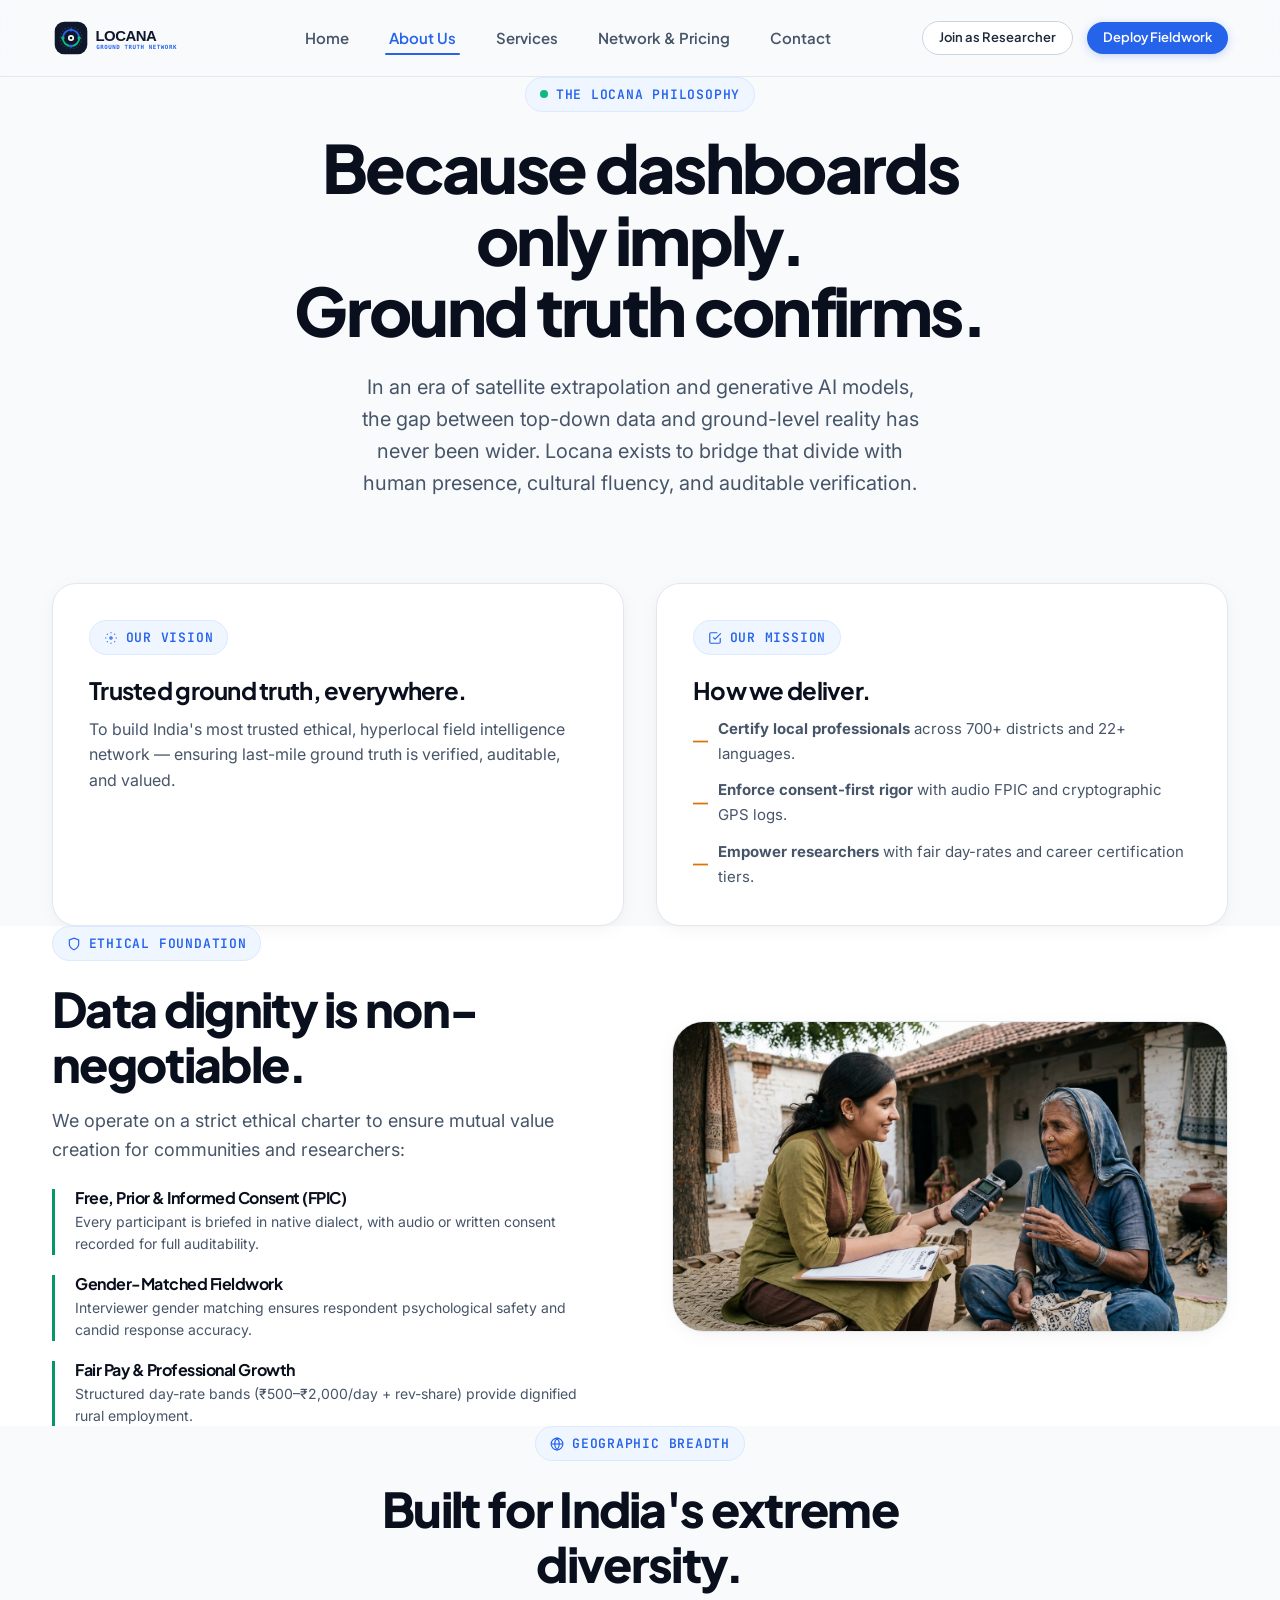
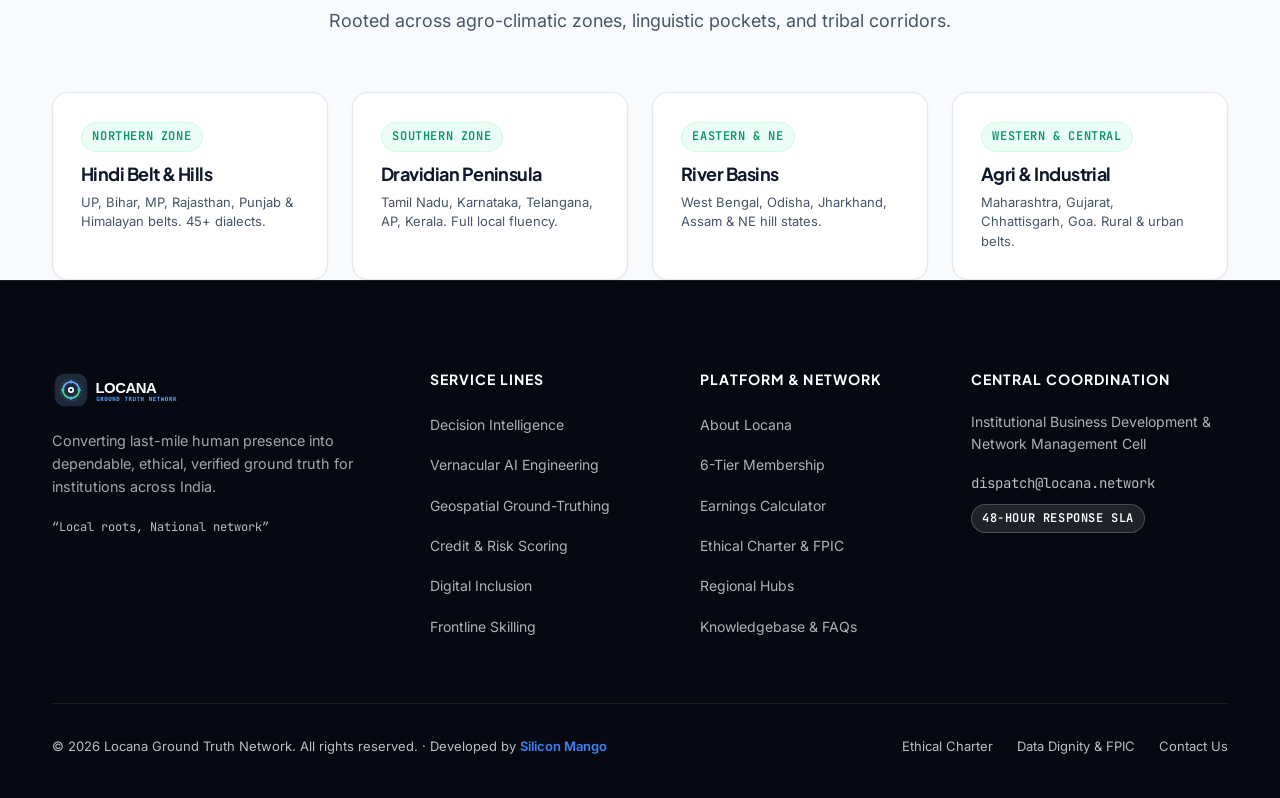
==== commit dc8ec017: "feat(flow): revamp landing page flow to match target wireframe and polish UI - Align homepage flow w" ====
--- a/about.html
+++ b/about.html
@@ -279,7 +279,7 @@
       </div>
 
       <div class="footer-bottom">
-        <div>© 2026 Locana Ground Truth Network. All rights reserved.</div>
+        <div>© 2026 Locana Ground Truth Network. All rights reserved. · Developed by <a href="https://www.siliconmango.com" target="_blank" rel="noopener" style="color: var(--blue-500); font-weight: 600;">Silicon Mango</a></div>
         <div style="display: flex; gap: 1.5rem;">
           <a href="about.html#ethics">Ethical Charter</a>
           <a href="about.html#privacy">Data Dignity & FPIC</a>
--- a/styles/main.css
+++ b/styles/main.css
@@ -989,9 +989,1039 @@
 }
 
 /* ==========================================================================
+   Hero Section Layout (Optimized Spacing)
+   ========================================================================== */
+.hero-section {
+  padding-top: clamp(2.5rem, 5vw, 4rem);
+  padding-bottom: clamp(2rem, 3.5vw, 2.75rem);
+  position: relative;
+  background: radial-gradient(circle at 10% 10%, rgba(219, 234, 254, 0.5) 0%, rgba(248, 250, 252, 0) 50%);
+}
+
+.hero-grid {
+  display: grid;
+  grid-template-columns: 1.15fr 0.95fr;
+  gap: clamp(2rem, 5vw, 4.5rem);
+  align-items: center;
+}
+
+.hero-media-wrapper {
+  position: relative;
+  border-radius: var(--radius-xl);
+  overflow: hidden;
+  box-shadow: var(--shadow-floating);
+  border: 1px solid var(--border-light);
+  background-color: var(--slate-900);
+}
+
+.hero-media-wrapper img {
+  width: 100%;
+  height: 460px;
+  object-fit: cover;
+  transition: transform var(--transition-smooth);
+}
+
+.hero-media-wrapper:hover img {
+  transform: scale(1.02);
+}
+
+.hero-badge-overlay {
+  position: absolute;
+  bottom: 1.25rem;
+  left: 1.25rem;
+  right: 1.25rem;
+  background: rgba(10, 15, 29, 0.85);
+  backdrop-filter: blur(14px);
+  border: 1px solid rgba(255, 255, 255, 0.15);
+  border-radius: var(--radius-md);
+  padding: 1rem 1.25rem;
+  color: #FFFFFF;
+  display: flex;
+  align-items: center;
+  justify-content: space-between;
+}
+
+/* ==========================================================================
+   Revamped Landing Page Flow Styles (Exact Flow Match)
+   ========================================================================== */
+
+/* 1. Hero Motto Box & India Visual */
+.hero-brand-tag {
+  font-family: var(--font-mono);
+  font-size: 0.875rem;
+  font-weight: 700;
+  letter-spacing: 0.12em;
+  text-transform: uppercase;
+  color: var(--blue-600);
+  margin-bottom: 0.5rem;
+}
+
+.hero-callout-motto {
+  display: inline-block;
+  background: linear-gradient(135deg, rgba(37, 99, 235, 0.08), rgba(5, 150, 105, 0.08));
+  border: 1px solid rgba(37, 99, 235, 0.25);
+  border-left: 4px solid var(--blue-600);
+  border-radius: var(--radius-sm);
+  padding: 0.75rem 1.25rem;
+  font-family: var(--font-display);
+  font-size: 0.95rem;
+  font-weight: 700;
+  letter-spacing: 0.02em;
+  color: var(--slate-900);
+  margin: 1rem 0 1.75rem 0;
+}
+
+.hero-network-stats-row {
+  display: flex;
+  gap: 1.25rem;
+  margin-top: 1.25rem;
+  padding-top: 1rem;
+  border-top: 1px solid var(--border-light);
+  flex-wrap: wrap;
+}
+
+.hero-stat-pill {
+  display: flex;
+  align-items: center;
+  gap: 0.5rem;
+  font-size: 0.8125rem;
+  color: var(--slate-600);
+  font-weight: 500;
+}
+
+.hero-stat-pill strong {
+  color: var(--slate-900);
+  font-weight: 700;
+}
+
+/* 2. The Last-Mile Challenge Section (Tight Spacing & Aesthetic Pipeline) */
+.challenge-section-tight {
+  padding-top: clamp(2rem, 3.5vw, 3rem);
+  padding-bottom: clamp(3.5rem, 6vw, 5rem);
+}
+
+.challenge-grid {
+  display: grid;
+  grid-template-columns: repeat(5, 1fr);
+  gap: 1.25rem;
+  margin-bottom: 2rem;
+}
+
+.challenge-card {
+  background: #FFFFFF;
+  border: 1px solid var(--border-light);
+  border-radius: var(--radius-md);
+  padding: 1.5rem 1.25rem;
+  text-align: center;
+  transition: all var(--transition-fast);
+  box-shadow: var(--shadow-subtle);
+  position: relative;
+  overflow: hidden;
+}
+
+.challenge-card::before {
+  content: '';
+  position: absolute;
+  top: 0;
+  left: 0;
+  width: 100%;
+  height: 3px;
+  background: var(--amber-500);
+  opacity: 0.8;
+}
+
+.challenge-card:hover {
+  transform: translateY(-4px);
+  box-shadow: var(--shadow-card);
+  border-color: var(--amber-500);
+}
+
+.challenge-icon-box {
+  width: 44px;
+  height: 44px;
+  border-radius: var(--radius-sm);
+  background: var(--amber-50);
+  color: var(--amber-600);
+  display: flex;
+  align-items: center;
+  justify-content: center;
+  margin: 0 auto 0.85rem auto;
+}
+
+.challenge-title {
+  font-family: var(--font-display);
+  font-size: 1.0625rem;
+  font-weight: 700;
+  color: var(--slate-900);
+  margin-bottom: 0.35rem;
+}
+
+.challenge-desc {
+  font-size: 0.8125rem;
+  color: var(--slate-600);
+  line-height: 1.45;
+}
+
+/* Redesigned Aesthetic Pipeline: Flow Card System */
+.transformation-pipeline {
+  display: flex;
+  flex-direction: column;
+  gap: 1.25rem;
+  position: relative;
+}
+
+.pipeline-step-bridge {
+  background: linear-gradient(135deg, #0A0F1D, #1E293B);
+  border: 1px solid rgba(255, 255, 255, 0.12);
+  border-radius: var(--radius-lg);
+  padding: 2rem 2.5rem;
+  color: #FFFFFF;
+  box-shadow: var(--shadow-floating);
+  display: grid;
+  grid-template-columns: 1.2fr 1fr;
+  gap: 2.5rem;
+  align-items: center;
+  position: relative;
+  overflow: hidden;
+}
+
+.pipeline-step-bridge::after {
+  content: '';
+  position: absolute;
+  top: 0;
+  left: 0;
+  width: 5px;
+  height: 100%;
+  background: var(--blue-600);
+}
+
+.pipeline-bridge-info h3 {
+  font-family: var(--font-display);
+  font-size: 1.75rem;
+  font-weight: 800;
+  color: #FFFFFF;
+  margin-bottom: 0.5rem;
+  letter-spacing: -0.02em;
+}
+
+.pipeline-bridge-info p {
+  font-size: 0.9375rem;
+  color: rgba(248, 250, 252, 0.8);
+  line-height: 1.6;
+}
+
+.pipeline-features-grid {
+  display: flex;
+  flex-direction: column;
+  gap: 0.75rem;
+}
+
+.pipeline-feature-pill {
+  background: rgba(255, 255, 255, 0.06);
+  border: 1px solid rgba(255, 255, 255, 0.1);
+  border-radius: var(--radius-sm);
+  padding: 0.75rem 1rem;
+  display: flex;
+  align-items: center;
+  gap: 0.75rem;
+  font-size: 0.875rem;
+  color: #FFFFFF;
+}
+
+.pipeline-feature-pill svg {
+  color: var(--emerald-400);
+  flex-shrink: 0;
+}
+
+.pipeline-connector-line {
+  display: flex;
+  align-items: center;
+  justify-content: center;
+  gap: 1rem;
+  color: var(--blue-600);
+  font-family: var(--font-mono);
+  font-size: 0.75rem;
+  font-weight: 700;
+  text-transform: uppercase;
+  letter-spacing: 0.08em;
+}
+
+.pipeline-connector-arrow {
+  width: 32px;
+  height: 32px;
+  border-radius: 50%;
+  background: var(--blue-100);
+  color: var(--blue-600);
+  display: flex;
+  align-items: center;
+  justify-content: center;
+  font-size: 1.125rem;
+  animation: bounceDown 2s infinite ease-in-out;
+}
+
+.pipeline-outcome-card {
+  background: #FFFFFF;
+  border: 1px solid var(--border-light);
+  border-top: 4px solid var(--emerald-600);
+  border-radius: var(--radius-lg);
+  padding: 1.75rem 2rem;
+  box-shadow: var(--shadow-card);
+  display: grid;
+  grid-template-columns: 1fr 2.5fr;
+  gap: 2rem;
+  align-items: center;
+}
+
+.pipeline-outcome-header {
+  border-right: 1px solid var(--border-light);
+  padding-right: 1.5rem;
+}
+
+.pipeline-outcome-header h3 {
+  font-size: 1.45rem;
+  font-weight: 800;
+  color: var(--slate-900);
+  margin-top: 0.35rem;
+}
+
+.pipeline-outcome-triad {
+  display: grid;
+  grid-template-columns: repeat(3, 1fr);
+  gap: 1.25rem;
+}
+
+.pipeline-triad-item {
+  display: flex;
+  flex-direction: column;
+  gap: 0.25rem;
+}
+
+.pipeline-triad-item strong {
+  font-size: 0.9375rem;
+  color: var(--emerald-600);
+  font-weight: 700;
+}
+
+.pipeline-triad-item span {
+  font-size: 0.8125rem;
+  color: var(--slate-600);
+  line-height: 1.45;
+}
+
+/* 3. 7-Part Interactive Wheel Platform Section */
+.wheel-section {
+  background: var(--canvas-bg);
+}
+
+.wheel-layout {
+  display: grid;
+  grid-template-columns: 1.1fr 0.9fr;
+  gap: 3.5rem;
+  align-items: center;
+}
+
+.wheel-graphic-container {
+  position: relative;
+  width: 100%;
+  max-width: 480px;
+  margin: 0 auto;
+  aspect-ratio: 1 / 1;
+}
+
+.wheel-svg {
+  width: 100%;
+  height: 100%;
+  transform: rotate(-90deg);
+  cursor: pointer;
+  filter: drop-shadow(0 10px 25px rgba(15, 23, 42, 0.08));
+}
+
+.wheel-slice {
+  transition: all var(--transition-smooth);
+  stroke: #FFFFFF;
+  stroke-width: 3;
+  cursor: pointer;
+}
+
+.wheel-slice:hover {
+  filter: brightness(1.15);
+  transform-origin: 200px 200px;
+}
+
+.wheel-slice.active {
+  filter: brightness(1.25) drop-shadow(0 0 12px rgba(37, 99, 235, 0.5));
+  stroke: #FFFFFF;
+  stroke-width: 4;
+}
+
+.wheel-center-hub {
+  position: absolute;
+  top: 50%;
+  left: 50%;
+  transform: translate(-50%, -50%);
+  width: 130px;
+  height: 130px;
+  background: #FFFFFF;
+  border-radius: 50%;
+  box-shadow: 0 4px 20px rgba(15, 23, 42, 0.12);
+  display: flex;
+  flex-direction: column;
+  align-items: center;
+  justify-content: center;
+  text-align: center;
+  pointer-events: none;
+  border: 4px solid var(--slate-100);
+}
+
+.wheel-center-logo {
+  font-family: var(--font-display);
+  font-weight: 800;
+  font-size: 1.125rem;
+  color: var(--blue-600);
+  letter-spacing: -0.02em;
+}
+
+.wheel-center-tag {
+  font-size: 0.6875rem;
+  color: var(--slate-500);
+  font-family: var(--font-mono);
+  text-transform: uppercase;
+}
+
+.wheel-nav-chips {
+  display: flex;
+  flex-wrap: wrap;
+  gap: 0.5rem;
+  margin-bottom: 1.5rem;
+}
+
+.wheel-chip {
+  padding: 0.5rem 1rem;
+  border-radius: var(--radius-full);
+  font-size: 0.8125rem;
+  font-weight: 600;
+  font-family: var(--font-display);
+  background: #FFFFFF;
+  border: 1px solid var(--border-light);
+  color: var(--slate-700);
+  cursor: pointer;
+  transition: all var(--transition-fast);
+}
+
+.wheel-chip:hover {
+  border-color: var(--blue-500);
+  color: var(--blue-600);
+  background: var(--blue-50);
+}
+
+.wheel-chip.active {
+  background: var(--blue-600);
+  border-color: var(--blue-600);
+  color: #FFFFFF;
+  box-shadow: 0 4px 12px rgba(37, 99, 235, 0.25);
+}
+
+.wheel-details-card {
+  background: #FFFFFF;
+  border: 1px solid var(--border-light);
+  border-radius: var(--radius-xl);
+  padding: clamp(2rem, 4vw, 2.75rem);
+  box-shadow: var(--shadow-card);
+  transition: all var(--transition-smooth);
+}
+
+.wheel-details-badge {
+  display: inline-flex;
+  align-items: center;
+  gap: 0.4rem;
+  font-family: var(--font-mono);
+  font-size: 0.75rem;
+  font-weight: 700;
+  padding: 0.25rem 0.75rem;
+  border-radius: var(--radius-full);
+  margin-bottom: 1rem;
+  text-transform: uppercase;
+}
+
+.wheel-details-title {
+  font-size: 1.85rem;
+  font-weight: 800;
+  color: var(--slate-900);
+  margin-bottom: 0.75rem;
+}
+
+.wheel-details-desc {
+  font-size: 1rem;
+  color: var(--slate-600);
+  line-height: 1.65;
+  margin-bottom: 1.5rem;
+}
+
+.wheel-capabilities-list {
+  list-style: none;
+  display: flex;
+  flex-direction: column;
+  gap: 0.75rem;
+  margin-bottom: 2rem;
+}
+
+.wheel-capabilities-list li {
+  display: flex;
+  align-items: flex-start;
+  gap: 0.75rem;
+  font-size: 0.9375rem;
+  color: var(--slate-700);
+}
+
+.wheel-capabilities-list li svg {
+  flex-shrink: 0;
+  margin-top: 0.2rem;
+}
+
+/* 4. Two-Sided Network Conduit: Who We Connect -> Locana -> Who We Reach */
+.conduit-grid {
+  display: grid;
+  grid-template-columns: 1.15fr 0.95fr 1.15fr;
+  gap: 1.75rem;
+  align-items: stretch;
+}
+
+.conduit-column {
+  background: #FFFFFF;
+  border: 1px solid var(--border-light);
+  border-radius: var(--radius-lg);
+  padding: 2rem;
+  box-shadow: var(--shadow-card);
+  display: flex;
+  flex-direction: column;
+}
+
+.conduit-header-block {
+  margin-bottom: 1.5rem;
+  padding-bottom: 1.25rem;
+  border-bottom: 1px solid var(--border-light);
+}
+
+.conduit-header-block .badge {
+  margin-bottom: 0.5rem;
+}
+
+.conduit-header-block h3 {
+  font-size: 1.35rem;
+  color: var(--slate-900);
+  font-weight: 700;
+}
+
+.conduit-list {
+  list-style: none;
+  display: flex;
+  flex-direction: column;
+  gap: 1.15rem;
+  flex-grow: 1;
+}
+
+.conduit-item {
+  display: flex;
+  align-items: flex-start;
+  gap: 0.85rem;
+}
+
+.conduit-item-icon {
+  width: 36px;
+  height: 36px;
+  border-radius: var(--radius-xs);
+  background: var(--blue-50);
+  color: var(--blue-600);
+  display: flex;
+  align-items: center;
+  justify-content: center;
+  flex-shrink: 0;
+  margin-top: 0.1rem;
+}
+
+.conduit-item-text strong {
+  display: block;
+  font-size: 0.9375rem;
+  color: var(--slate-900);
+  line-height: 1.3;
+  margin-bottom: 0.15rem;
+}
+
+.conduit-item-text span {
+  display: block;
+  font-size: 0.8125rem;
+  color: var(--slate-500);
+  line-height: 1.4;
+}
+
+.conduit-center-node {
+  background: linear-gradient(145deg, #0A0F1D, #111827);
+  border: 1px solid rgba(255, 255, 255, 0.15);
+  border-radius: var(--radius-lg);
+  padding: 2.25rem 1.75rem;
+  color: #FFFFFF;
+  display: flex;
+  flex-direction: column;
+  justify-content: space-between;
+  text-align: center;
+  box-shadow: var(--shadow-floating);
+  position: relative;
+}
+
+.conduit-center-node::before {
+  content: '';
+  position: absolute;
+  inset: -1px;
+  border-radius: var(--radius-lg);
+  padding: 1px;
+  background: linear-gradient(135deg, rgba(37, 99, 235, 0.5), rgba(5, 150, 105, 0.5));
+  -webkit-mask: linear-gradient(#fff 0 0) content-box, linear-gradient(#fff 0 0);
+  -webkit-mask-composite: xor;
+  mask-composite: exclude;
+  pointer-events: none;
+}
+
+.conduit-center-logo {
+  font-family: var(--font-display);
+  font-size: 1.85rem;
+  font-weight: 800;
+  color: #FFFFFF;
+  margin: 0.5rem 0 0.25rem 0;
+  letter-spacing: -0.02em;
+}
+
+.conduit-center-sub {
+  font-size: 0.8125rem;
+  color: rgba(248, 250, 252, 0.7);
+  line-height: 1.45;
+  margin-bottom: 1.5rem;
+}
+
+.conduit-features-box {
+  background: rgba(255, 255, 255, 0.05);
+  border: 1px solid rgba(255, 255, 255, 0.08);
+  border-radius: var(--radius-md);
+  padding: 1.25rem 1rem;
+  margin-bottom: 1.75rem;
+  text-align: left;
+  display: flex;
+  flex-direction: column;
+  gap: 0.85rem;
+}
+
+.conduit-feature-row {
+  display: flex;
+  align-items: center;
+  gap: 0.65rem;
+  font-size: 0.8125rem;
+  color: rgba(248, 250, 252, 0.9);
+}
+
+/* 5. One Network. Multiple Services (8 Verticals Grid) */
+.services-grid-8 {
+  display: grid;
+  grid-template-columns: repeat(4, 1fr);
+  gap: 1.5rem;
+}
+
+.service-tile-v2 {
+  background: #FFFFFF;
+  border: 1px solid var(--border-light);
+  border-radius: var(--radius-md);
+  padding: 1.75rem 1.5rem;
+  display: flex;
+  flex-direction: column;
+  justify-content: space-between;
+  transition: all var(--transition-fast);
+  box-shadow: var(--shadow-subtle);
+}
+
+.service-tile-v2:hover {
+  transform: translateY(-4px);
+  box-shadow: var(--shadow-card);
+  border-color: var(--blue-500);
+}
+
+.service-tile-icon {
+  width: 48px;
+  height: 48px;
+  border-radius: var(--radius-sm);
+  background: var(--blue-50);
+  color: var(--blue-600);
+  display: flex;
+  align-items: center;
+  justify-content: center;
+  margin-bottom: 1.25rem;
+}
+
+.service-tile-title {
+  font-family: var(--font-display);
+  font-size: 1.15rem;
+  font-weight: 700;
+  color: var(--slate-900);
+  margin-bottom: 0.5rem;
+}
+
+.service-tile-desc {
+  font-size: 0.875rem;
+  color: var(--slate-600);
+  line-height: 1.55;
+  margin-bottom: 1.25rem;
+}
+
+.service-tile-link {
+  display: inline-flex;
+  align-items: center;
+  gap: 0.35rem;
+  font-size: 0.8125rem;
+  font-weight: 600;
+  color: var(--blue-600);
+  transition: gap var(--transition-fast);
+}
+
+.service-tile-link:hover {
+  gap: 0.6rem;
+}
+
+/* 6. How Locana Works 6-Step Workflow */
+.workflow-track {
+  display: grid;
+  grid-template-columns: repeat(6, 1fr);
+  gap: 1.25rem;
+  position: relative;
+  margin-bottom: 2.5rem;
+}
+
+.step-card {
+  background: #FFFFFF;
+  border: 1px solid var(--border-light);
+  border-radius: var(--radius-md);
+  padding: 1.75rem 1.25rem;
+  position: relative;
+  transition: all var(--transition-fast);
+  box-shadow: var(--shadow-subtle);
+}
+
+.step-card:hover {
+  transform: translateY(-4px);
+  box-shadow: var(--shadow-card);
+  border-color: var(--blue-600);
+}
+
+.step-badge {
+  font-family: var(--font-mono);
+  font-size: 0.75rem;
+  font-weight: 700;
+  color: var(--blue-600);
+  background: var(--blue-50);
+  padding: 0.2rem 0.6rem;
+  border-radius: var(--radius-full);
+  display: inline-block;
+  margin-bottom: 0.75rem;
+}
+
+.step-title {
+  font-family: var(--font-display);
+  font-size: 1.125rem;
+  font-weight: 700;
+  color: var(--slate-900);
+  margin-bottom: 0.5rem;
+}
+
+.step-desc {
+  font-size: 0.8125rem;
+  color: var(--slate-600);
+  line-height: 1.5;
+}
+
+.workflow-impact-banner {
+  background: linear-gradient(135deg, #064e3b, #047857);
+  border-radius: var(--radius-md);
+  padding: 1.5rem 2rem;
+  color: #FFFFFF;
+  display: flex;
+  align-items: center;
+  justify-content: space-between;
+  flex-wrap: wrap;
+  gap: 1rem;
+}
+
+.workflow-impact-text {
+  display: flex;
+  align-items: center;
+  gap: 1rem;
+}
+
+.workflow-impact-text h4 {
+  font-size: 1.25rem;
+  color: #FFFFFF;
+}
+
+/* 7. Locana Local Node Formula */
+.node-formula-grid {
+  display: grid;
+  grid-template-columns: repeat(5, 1fr);
+  gap: 1.25rem;
+  margin-bottom: 2rem;
+}
+
+.formula-card {
+  background: #FFFFFF;
+  border: 1px solid var(--border-light);
+  border-radius: var(--radius-md);
+  padding: 1.75rem 1.25rem;
+  text-align: center;
+  transition: all var(--transition-fast);
+  box-shadow: var(--shadow-subtle);
+  position: relative;
+}
+
+.formula-card:hover {
+  transform: translateY(-4px);
+  box-shadow: var(--shadow-card);
+  border-color: var(--blue-600);
+}
+
+.formula-icon {
+  width: 44px;
+  height: 44px;
+  border-radius: 50%;
+  background: var(--blue-50);
+  color: var(--blue-600);
+  display: flex;
+  align-items: center;
+  justify-content: center;
+  margin: 0 auto 1rem auto;
+}
+
+.formula-title {
+  font-family: var(--font-display);
+  font-size: 1.15rem;
+  font-weight: 700;
+  color: var(--slate-900);
+  margin-bottom: 0.5rem;
+}
+
+.formula-desc {
+  font-size: 0.8125rem;
+  color: var(--slate-600);
+  line-height: 1.5;
+}
+
+.formula-summary-banner {
+  background: var(--slate-900);
+  border-radius: var(--radius-lg);
+  padding: 2rem;
+  color: #FFFFFF;
+  text-align: center;
+  border: 1px solid var(--border-dark);
+}
+
+/* 8. Why Organisations Trust Us */
+.trust-grid-5 {
+  display: grid;
+  grid-template-columns: repeat(5, 1fr);
+  gap: 1.25rem;
+}
+
+.trust-card {
+  background: #FFFFFF;
+  border: 1px solid var(--border-light);
+  border-radius: var(--radius-md);
+  padding: 1.75rem 1.25rem;
+  transition: all var(--transition-fast);
+  box-shadow: var(--shadow-subtle);
+}
+
+.trust-card:hover {
+  transform: translateY(-4px);
+  box-shadow: var(--shadow-card);
+  border-color: var(--emerald-500);
+}
+
+.trust-icon {
+  width: 42px;
+  height: 42px;
+  border-radius: var(--radius-sm);
+  background: var(--emerald-50);
+  color: var(--emerald-600);
+  display: flex;
+  align-items: center;
+  justify-content: center;
+  margin-bottom: 1rem;
+}
+
+.trust-title {
+  font-family: var(--font-display);
+  font-size: 1.0625rem;
+  font-weight: 700;
+  color: var(--slate-900);
+  margin-bottom: 0.5rem;
+}
+
+.trust-desc {
+  font-size: 0.8125rem;
+  color: var(--slate-600);
+  line-height: 1.5;
+}
+
+/* 9. Locana By The Numbers Grid */
+.numbers-grid-v2 {
+  display: grid;
+  grid-template-columns: repeat(6, 1fr);
+  gap: 1.25rem;
+}
+
+.number-card-v2 {
+  background: #FFFFFF;
+  border: 1px solid var(--border-light);
+  border-radius: var(--radius-md);
+  padding: 2rem 1.25rem;
+  text-align: center;
+  box-shadow: var(--shadow-subtle);
+  transition: all var(--transition-fast);
+}
+
+.number-card-v2:hover {
+  transform: translateY(-4px);
+  box-shadow: var(--shadow-card);
+  border-color: var(--blue-600);
+}
+
+.number-val {
+  font-family: var(--font-display);
+  font-size: clamp(2rem, 3.5vw, 2.75rem);
+  font-weight: 800;
+  color: var(--blue-600);
+  line-height: 1;
+  margin-bottom: 0.5rem;
+}
+
+.number-label {
+  font-size: 0.8125rem;
+  color: var(--slate-600);
+  font-weight: 600;
+}
+
+/* 10. Our Impact Trio */
+.impact-trio-grid {
+  display: grid;
+  grid-template-columns: repeat(3, 1fr);
+  gap: 2rem;
+}
+
+.impact-trio-card {
+  background: #FFFFFF;
+  border: 1px solid var(--border-light);
+  border-radius: var(--radius-lg);
+  padding: 2.5rem 2rem;
+  box-shadow: var(--shadow-card);
+  transition: all var(--transition-fast);
+  position: relative;
+  overflow: hidden;
+}
+
+.impact-trio-card::before {
+  content: '';
+  position: absolute;
+  top: 0;
+  left: 0;
+  width: 100%;
+  height: 4px;
+  background: var(--blue-600);
+}
+
+.impact-trio-card.emerald::before { background: var(--emerald-600); }
+.impact-trio-card.amber::before { background: var(--amber-600); }
+
+.impact-trio-card:hover {
+  transform: translateY(-4px);
+  box-shadow: var(--shadow-hover);
+}
+
+.impact-trio-icon {
+  width: 52px;
+  height: 52px;
+  border-radius: var(--radius-sm);
+  display: flex;
+  align-items: center;
+  justify-content: center;
+  margin-bottom: 1.5rem;
+}
+
+.impact-trio-title {
+  font-size: 1.5rem;
+  font-weight: 800;
+  color: var(--slate-900);
+  margin-bottom: 0.75rem;
+}
+
+.impact-trio-desc {
+  font-size: 0.9375rem;
+  color: var(--slate-600);
+  line-height: 1.6;
+  margin-bottom: 1.25rem;
+}
+
+.impact-trio-list {
+  list-style: none;
+  display: flex;
+  flex-direction: column;
+  gap: 0.65rem;
+}
+
+.impact-trio-list li {
+  display: flex;
+  align-items: center;
+  gap: 0.5rem;
+  font-size: 0.875rem;
+  color: var(--slate-700);
+}
+
+/* ==========================================================================
    Responsive Rules
    ========================================================================== */
+@media (max-width: 1200px) {
+  .services-grid-8 {
+    grid-template-columns: repeat(2, 1fr);
+  }
+  .workflow-track {
+    grid-template-columns: repeat(3, 1fr);
+  }
+  .numbers-grid-v2 {
+    grid-template-columns: repeat(3, 1fr);
+  }
+}
+
 @media (max-width: 1024px) {
+  .wheel-layout {
+    grid-template-columns: 1fr;
+  }
+  .challenge-grid, .trust-grid-5, .node-formula-grid {
+    grid-template-columns: repeat(2, 1fr);
+  }
+  .pipeline-step-bridge {
+    grid-template-columns: 1fr;
+    gap: 1.5rem;
+    padding: 1.75rem;
+  }
+  .pipeline-outcome-card {
+    grid-template-columns: 1fr;
+    gap: 1.5rem;
+    padding: 1.5rem;
+  }
+  .pipeline-outcome-header {
+    border-right: none;
+    border-bottom: 1px solid var(--border-light);
+    padding-right: 0;
+    padding-bottom: 1rem;
+  }
+  .conduit-grid {
+    grid-template-columns: 1fr;
+  }
+  .impact-trio-grid {
+    grid-template-columns: 1fr;
+  }
   .telemetry-grid {
     grid-template-columns: repeat(2, 1fr);
   }
@@ -1023,6 +2053,13 @@
   }
   .mobile-menu-toggle {
     display: block;
+  }
+  .challenge-grid, .trust-grid-5, .node-formula-grid, .services-grid-8, .workflow-track, .numbers-grid-v2 {
+    grid-template-columns: 1fr;
+  }
+  .pipeline-outcome-triad {
+    grid-template-columns: 1fr;
+    gap: 1rem;
   }
   .telemetry-grid {
     grid-template-columns: 1fr;
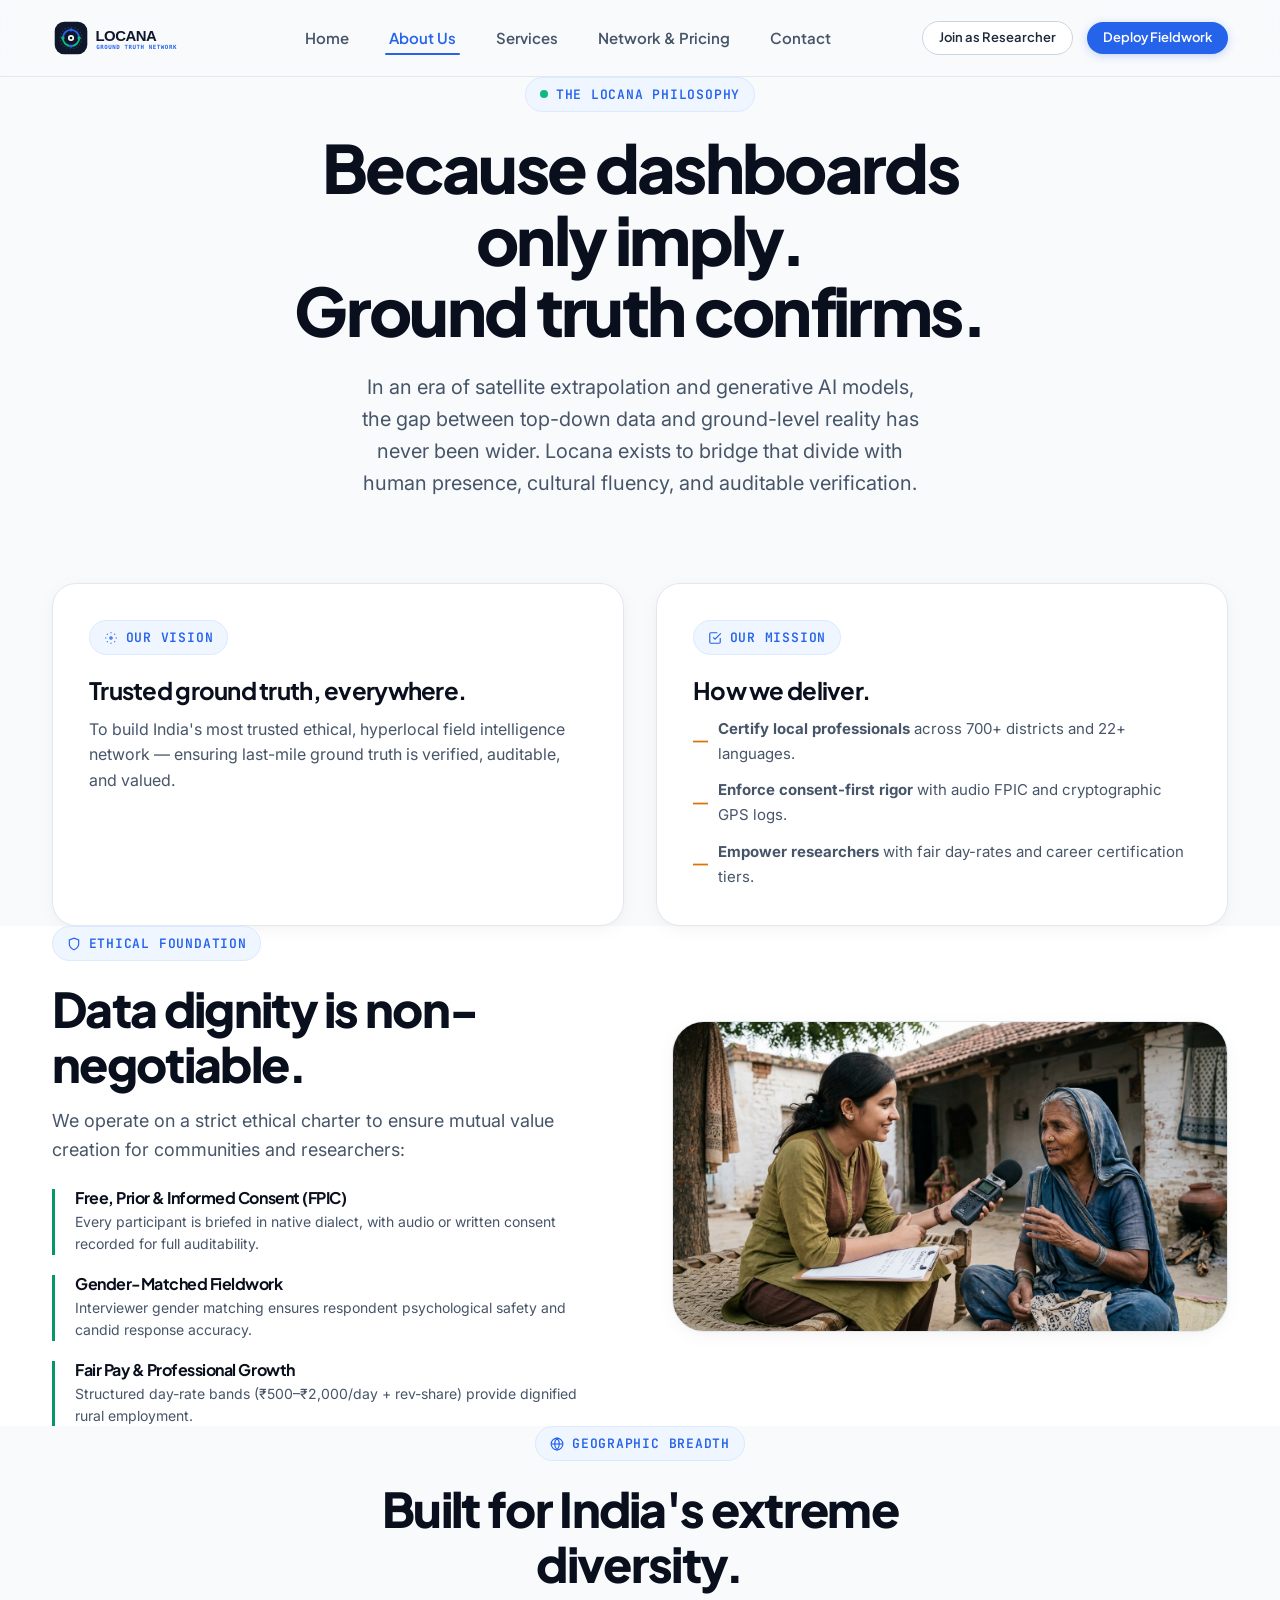
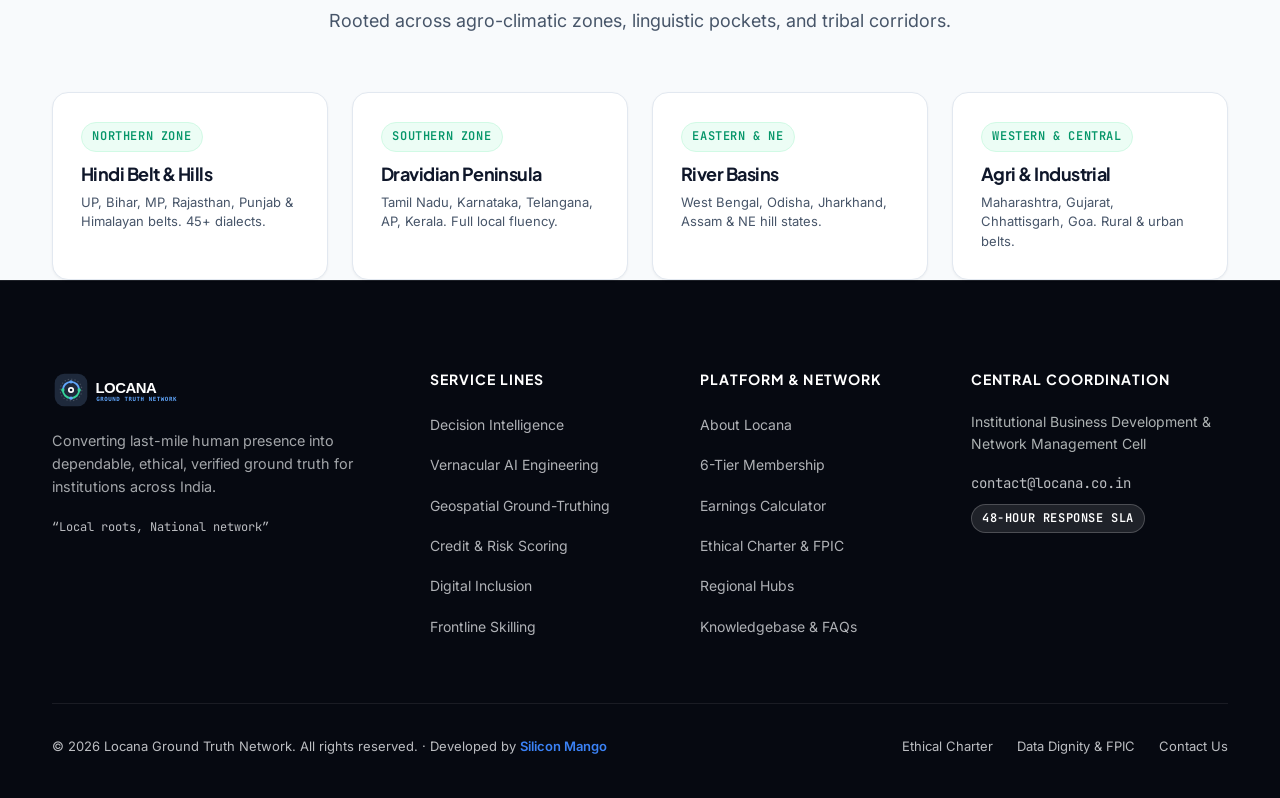
==== commit 72149aa3: "feat: implement celestial radar platform visual, hover tooltips, and client revisions" ====
--- a/about.html
+++ b/about.html
@@ -271,8 +271,8 @@
           <p style="font-size: 0.875rem; color: rgba(244,250,247,0.7); line-height: 1.6; margin-bottom: 1rem;">
             Institutional Business Development & Network Management Cell
           </p>
-          <a href="mailto:dispatch@locana.network" style="color: var(--emerald-400); font-family: var(--font-mono); font-size: 0.875rem; display: block; margin-bottom: 0.5rem;">
-            dispatch@locana.network
+          <a href="mailto:contact@locana.co.in" style="color: var(--emerald-400); font-family: var(--font-mono); font-size: 0.875rem; display: block; margin-bottom: 0.5rem;">
+            contact@locana.co.in
           </a>
           <span class="badge badge-dark">48-Hour Response SLA</span>
         </div>
--- a/styles/main.css
+++ b/styles/main.css
@@ -1309,128 +1309,429 @@
 }
 
 /* 3. 7-Part Interactive Wheel Platform Section */
-.wheel-section {
-  background: var(--canvas-bg);
-}
-
-.wheel-layout {
+/* 3. Modern Connected Platform Ecosystem (Aplyd-Inspired) */
+.platform-ecosystem-layout {
   display: grid;
-  grid-template-columns: 1.1fr 0.9fr;
+  grid-template-columns: 1.12fr 0.88fr;
   gap: 3.5rem;
   align-items: center;
-}
-
-.wheel-graphic-container {
+  transition: all 0.45s cubic-bezier(0.16, 1, 0.3, 1);
+}
+
+.platform-ecosystem-layout.radar-centered {
+  grid-template-columns: 1fr;
+  max-width: 620px;
+  margin: 0 auto;
+}
+
+.platform-ecosystem-layout.radar-centered .platform-details-card {
+  display: none;
+}
+
+/* ==========================================================================
+   Celestial / Radar Platform Visual (Aplyd-Inspired)
+   ========================================================================== */
+.platform-radar-wrapper {
   position: relative;
   width: 100%;
-  max-width: 480px;
+  max-width: 580px;
   margin: 0 auto;
+  display: flex;
+  flex-direction: column;
+  align-items: center;
+}
+
+.platform-radar-svg {
+  width: 100%;
+  height: auto;
   aspect-ratio: 1 / 1;
-}
-
-.wheel-svg {
-  width: 100%;
-  height: 100%;
-  transform: rotate(-90deg);
+  overflow: visible;
+  filter: drop-shadow(0 14px 40px rgba(217, 119, 6, 0.09));
+}
+
+/* Radar Radial Grid Lines */
+.radar-radial-line {
+  stroke: rgba(217, 119, 6, 0.14);
+  stroke-width: 0.65px;
+}
+
+/* Concentric Rings */
+.radar-ring {
+  fill: none;
+  stroke: rgba(217, 119, 6, 0.18);
+  stroke-width: 0.85px;
+}
+
+.radar-ring.dashed {
+  stroke-dasharray: 4 6;
+  stroke: rgba(217, 119, 6, 0.24);
+}
+
+.radar-ring.primary-orbit {
+  stroke: rgba(217, 119, 6, 0.38);
+  stroke-width: 1.1px;
+}
+
+/* Axes */
+.radar-axis {
+  stroke: rgba(217, 119, 6, 0.45);
+  stroke-width: 1px;
+  stroke-dasharray: 3 5;
+}
+
+/* Scatter Dots */
+.scatter-dot {
+  fill: rgba(217, 119, 6, 0.4);
+  animation: twinkleDot 4s infinite ease-in-out;
+}
+
+@keyframes twinkleDot {
+  0%, 100% { opacity: 0.35; transform: scale(1); }
+  50% { opacity: 0.85; transform: scale(1.3); }
+}
+
+/* Central Platform Hub (Locana Brand Anchor) */
+.radar-center-hub {
   cursor: pointer;
-  filter: drop-shadow(0 10px 25px rgba(15, 23, 42, 0.08));
-}
-
-.wheel-slice {
-  transition: all var(--transition-smooth);
-  stroke: #FFFFFF;
-  stroke-width: 3;
+  outline: none;
+}
+
+.hub-core-disc {
+  fill: #ffffff;
+  stroke: #d97706;
+  stroke-width: 2px;
+  filter: drop-shadow(0 2px 10px rgba(217, 119, 6, 0.45));
+  transition: all 0.25s ease;
+}
+
+.radar-center-hub:hover .hub-core-disc,
+.radar-center-hub:focus .hub-core-disc {
+  fill: #fffbeb;
+  stroke: #b45309;
+  filter: drop-shadow(0 0 16px rgba(245, 158, 11, 0.8));
+}
+
+.hub-brand-text {
+  font-family: var(--font-mono);
+  font-size: 10px;
+  font-weight: 800;
+  letter-spacing: 0.12em;
+  fill: #92400e;
+  user-select: none;
+  pointer-events: none;
+  transition: fill 0.2s ease;
+}
+
+.radar-center-hub:hover .hub-brand-text {
+  fill: #78350f;
+}
+
+.hub-core-point {
+  fill: #d97706;
+  filter: drop-shadow(0 0 10px rgba(217, 119, 6, 0.95));
+}
+
+.hub-pulse-ring {
+  fill: none;
+  stroke: rgba(217, 119, 6, 0.45);
+  stroke-width: 1px;
+  transform-origin: 320px 320px;
+  animation: hubPulse 3.5s infinite ease-out;
+}
+
+.hub-pulse-ring.ring-2 {
+  animation-delay: 1.75s;
+}
+
+@keyframes hubPulse {
+  0% { r: 28; opacity: 0.9; }
+  100% { r: 64; opacity: 0; }
+}
+
+/* Radar Beam Rays (Aplyd-Inspired Laser Flare Fan) */
+.radar-beam-ray {
+  stroke: #d97706;
+  stroke-linecap: round;
+  transition: all 0.45s cubic-bezier(0.16, 1, 0.3, 1);
+  filter: drop-shadow(0 0 8px rgba(245, 158, 11, 0.8));
+}
+
+/* Radar Nodes */
+.radar-node {
   cursor: pointer;
-}
-
-.wheel-slice:hover {
-  filter: brightness(1.15);
-  transform-origin: 200px 200px;
-}
-
-.wheel-slice.active {
-  filter: brightness(1.25) drop-shadow(0 0 12px rgba(37, 99, 235, 0.5));
-  stroke: #FFFFFF;
-  stroke-width: 4;
-}
-
-.wheel-center-hub {
+  outline: none;
+  transition: all 0.25s ease;
+}
+
+.node-hit-area {
+  fill: transparent;
+  cursor: pointer;
+}
+
+.node-dot {
+  fill: #b45309;
+  stroke: #ffffff;
+  stroke-width: 2.5px;
+  transition: all 0.3s cubic-bezier(0.34, 1.56, 0.64, 1);
+  filter: drop-shadow(0 2px 6px rgba(0, 0, 0, 0.2));
+}
+
+.radar-node:hover .node-dot,
+.radar-node.active .node-dot {
+  fill: #d97706;
+  r: 8.5;
+  filter: drop-shadow(0 0 12px rgba(245, 158, 11, 0.95));
+}
+
+.node-pulse-circle {
+  fill: none;
+  stroke: #d97706;
+  stroke-width: 1.5px;
+  opacity: 0;
+  transform-origin: center;
+  transition: opacity 0.3s ease;
+}
+
+.radar-node.active .node-pulse-circle {
+  opacity: 1;
+  animation: nodeActivePulse 2.2s infinite ease-out;
+}
+
+@keyframes nodeActivePulse {
+  0% { r: 8.5; opacity: 0.95; }
+  100% { r: 26; opacity: 0; }
+}
+
+/* Node Labels */
+.node-label {
+  font-family: var(--font-display);
+  font-size: 13.5px;
+  font-weight: 700;
+  fill: #1e293b;
+  transition: all 0.25s ease;
+  letter-spacing: -0.01em;
+  user-select: none;
+  pointer-events: none;
+}
+
+.radar-node:hover .node-label {
+  fill: #0f172a;
+}
+
+.radar-node.active .node-label {
+  fill: #1e3a8a;
+  font-weight: 800;
+  filter: drop-shadow(0 1px 2px rgba(0, 0, 0, 0.15));
+}
+
+/* Floating Celestial Node Tooltip (Appears on Hover) */
+.radar-node-tooltip {
   position: absolute;
-  top: 50%;
-  left: 50%;
-  transform: translate(-50%, -50%);
-  width: 130px;
-  height: 130px;
-  background: #FFFFFF;
+  top: 0;
+  left: 0;
+  pointer-events: none;
+  background: rgba(15, 23, 42, 0.94);
+  backdrop-filter: blur(14px);
+  -webkit-backdrop-filter: blur(14px);
+  border: 1px solid rgba(245, 158, 11, 0.35);
+  border-radius: 12px;
+  padding: 0.8rem 1rem;
+  width: max-content;
+  max-width: 250px;
+  box-shadow: 0 16px 36px rgba(0, 0, 0, 0.45), 0 0 20px rgba(245, 158, 11, 0.18);
+  opacity: 0;
+  visibility: hidden;
+  transform: translate(-50%, -50%) scale(0.92);
+  transition: opacity 0.22s cubic-bezier(0.16, 1, 0.3, 1), transform 0.22s cubic-bezier(0.16, 1, 0.3, 1), visibility 0.22s;
+  z-index: 40;
+}
+
+.radar-node-tooltip.is-visible {
+  opacity: 1;
+  visibility: visible;
+  transform: translate(-50%, -50%) scale(1);
+}
+
+.radar-node-tooltip.pos-bottom {
+  transform: translate(-50%, 20px) scale(0.92);
+}
+.radar-node-tooltip.pos-bottom.is-visible {
+  transform: translate(-50%, 20px) scale(1);
+}
+
+.radar-node-tooltip.pos-top {
+  transform: translate(-50%, calc(-100% - 20px)) scale(0.92);
+}
+.radar-node-tooltip.pos-top.is-visible {
+  transform: translate(-50%, calc(-100% - 20px)) scale(1);
+}
+
+.radar-node-tooltip.pos-left {
+  transform: translate(calc(-100% - 18px), -50%) scale(0.92);
+}
+.radar-node-tooltip.pos-left.is-visible {
+  transform: translate(calc(-100% - 18px), -50%) scale(1);
+}
+
+.radar-node-tooltip.pos-right {
+  transform: translate(18px, -50%) scale(0.92);
+}
+.radar-node-tooltip.pos-right.is-visible {
+  transform: translate(18px, -50%) scale(1);
+}
+
+.radar-node-tooltip.pos-bottom-right {
+  transform: translate(14px, 16px) scale(0.92);
+}
+.radar-node-tooltip.pos-bottom-right.is-visible {
+  transform: translate(14px, 16px) scale(1);
+}
+
+.tooltip-header {
+  display: flex;
+  align-items: center;
+  margin-bottom: 0.35rem;
+}
+
+.tooltip-badge {
+  font-family: var(--font-mono);
+  font-size: 0.65rem;
+  font-weight: 700;
+  text-transform: uppercase;
+  letter-spacing: 0.06em;
+  padding: 0.2rem 0.5rem;
+  border-radius: var(--radius-full);
+  background: rgba(245, 158, 11, 0.18);
+  color: #f59e0b;
+  border: 1px solid rgba(245, 158, 11, 0.35);
+}
+
+.tooltip-title-wrap {
+  display: flex;
+  align-items: center;
+  gap: 0.45rem;
+  margin-bottom: 0.3rem;
+}
+
+.tooltip-color-dot {
+  width: 8px;
+  height: 8px;
   border-radius: 50%;
-  box-shadow: 0 4px 20px rgba(15, 23, 42, 0.12);
-  display: flex;
-  flex-direction: column;
-  align-items: center;
-  justify-content: center;
-  text-align: center;
-  pointer-events: none;
-  border: 4px solid var(--slate-100);
-}
-
-.wheel-center-logo {
-  font-family: var(--font-display);
+  background: #f59e0b;
+  box-shadow: 0 0 8px currentColor;
+  flex-shrink: 0;
+}
+
+.tooltip-title {
+  font-size: 0.95rem;
   font-weight: 800;
-  font-size: 1.125rem;
-  color: var(--blue-600);
-  letter-spacing: -0.02em;
-}
-
-.wheel-center-tag {
+  color: #ffffff;
+  margin: 0;
+  letter-spacing: -0.01em;
+}
+
+.tooltip-tagline {
+  font-size: 0.75rem;
+  line-height: 1.4;
+  color: rgba(241, 245, 249, 0.82);
+  margin: 0 0 0.55rem 0;
+}
+
+.tooltip-cta {
+  display: flex;
+  align-items: center;
+  gap: 0.35rem;
+  font-family: var(--font-mono);
   font-size: 0.6875rem;
-  color: var(--slate-500);
+  font-weight: 600;
+  color: #fbbf24;
+  text-transform: uppercase;
+  letter-spacing: 0.04em;
+  border-top: 1px solid rgba(255, 255, 255, 0.1);
+  padding-top: 0.4rem;
+}
+
+.tooltip-cta span {
+  display: inline-block;
+  transition: transform 0.2s ease;
+}
+
+.radar-node-tooltip.is-visible .tooltip-cta span {
+  transform: translateX(3px);
+}
+
+/* Interactive Hint */
+.radar-interactive-hint {
+  display: inline-flex;
+  align-items: center;
+  gap: 0.6rem;
+  margin-top: 1.25rem;
   font-family: var(--font-mono);
+  font-size: 0.75rem;
+  font-weight: 600;
+  color: #92400e;
   text-transform: uppercase;
-}
-
-.wheel-nav-chips {
-  display: flex;
-  flex-wrap: wrap;
-  gap: 0.5rem;
-  margin-bottom: 1.5rem;
-}
-
-.wheel-chip {
-  padding: 0.5rem 1rem;
+  letter-spacing: 0.05em;
+  background: rgba(245, 158, 11, 0.09);
+  padding: 0.4rem 1rem;
   border-radius: var(--radius-full);
-  font-size: 0.8125rem;
-  font-weight: 600;
-  font-family: var(--font-display);
-  background: #FFFFFF;
-  border: 1px solid var(--border-light);
-  color: var(--slate-700);
-  cursor: pointer;
-  transition: all var(--transition-fast);
-}
-
-.wheel-chip:hover {
-  border-color: var(--blue-500);
-  color: var(--blue-600);
-  background: var(--blue-50);
-}
-
-.wheel-chip.active {
-  background: var(--blue-600);
-  border-color: var(--blue-600);
-  color: #FFFFFF;
-  box-shadow: 0 4px 12px rgba(37, 99, 235, 0.25);
-}
-
-.wheel-details-card {
+  border: 1px solid rgba(245, 158, 11, 0.25);
+}
+
+.hint-pulse {
+  width: 8px;
+  height: 8px;
+  border-radius: 50%;
+  background: #d97706;
+  box-shadow: 0 0 8px #d97706;
+  animation: pulseDot 1.8s infinite ease-in-out;
+}
+
+/* Reactive Details Card */
+.platform-details-card {
+  position: relative;
   background: #FFFFFF;
   border: 1px solid var(--border-light);
   border-radius: var(--radius-xl);
-  padding: clamp(2rem, 4vw, 2.75rem);
+  padding: clamp(1.75rem, 3.5vw, 2.5rem);
   box-shadow: var(--shadow-card);
-  transition: all var(--transition-smooth);
-}
-
-.wheel-details-badge {
+  transition: opacity 0.35s cubic-bezier(0.16, 1, 0.3, 1), transform 0.35s cubic-bezier(0.16, 1, 0.3, 1);
+  position: sticky;
+  top: 90px;
+}
+
+.platform-details-card.is-off {
+  display: none !important;
+}
+
+.details-close-btn {
+  position: absolute;
+  top: 1.25rem;
+  right: 1.25rem;
+  width: 32px;
+  height: 32px;
+  border-radius: 50%;
+  border: 1px solid var(--border-light);
+  background: var(--slate-100);
+  color: var(--slate-600);
+  font-size: 1.25rem;
+  line-height: 1;
+  display: flex;
+  align-items: center;
+  justify-content: center;
+  cursor: pointer;
+  transition: all 0.2s ease;
+  z-index: 5;
+}
+
+.details-close-btn:hover {
+  background: #fee2e2;
+  border-color: #fca5a5;
+  color: #dc2626;
+  transform: scale(1.08);
+}
+
+.platform-details-badge {
   display: inline-flex;
   align-items: center;
   gap: 0.4rem;
@@ -1439,43 +1740,119 @@
   font-weight: 700;
   padding: 0.25rem 0.75rem;
   border-radius: var(--radius-full);
-  margin-bottom: 1rem;
+  margin-bottom: 0.85rem;
   text-transform: uppercase;
 }
 
-.wheel-details-title {
+.platform-details-title {
   font-size: 1.85rem;
   font-weight: 800;
   color: var(--slate-900);
+  margin-bottom: 0.65rem;
+}
+
+.platform-details-desc {
+  font-size: 0.98rem;
+  color: var(--slate-600);
+  line-height: 1.6;
+  margin-bottom: 1.5rem;
+}
+
+.platform-capabilities-heading {
+  font-size: 0.75rem;
+  font-family: var(--font-mono);
+  text-transform: uppercase;
+  color: var(--slate-500);
+  font-weight: 700;
+  letter-spacing: 0.05em;
   margin-bottom: 0.75rem;
 }
 
-.wheel-details-desc {
-  font-size: 1rem;
+.platform-capabilities-list {
+  list-style: none;
+  display: flex;
+  flex-direction: column;
+  gap: 0.65rem;
+  margin-bottom: 1.5rem;
+}
+
+.platform-capabilities-list li {
+  display: flex;
+  align-items: flex-start;
+  gap: 0.65rem;
+  font-size: 0.9rem;
+  color: var(--slate-700);
+  line-height: 1.45;
+}
+
+.platform-capabilities-list li svg {
+  flex-shrink: 0;
+  margin-top: 0.15rem;
+}
+
+/* Ground Truth 6-Step Workflow Box Inside Platform Details */
+.ground-truth-workflow {
+  background: var(--slate-50);
+  border: 1px solid var(--border-light);
+  border-radius: var(--radius-lg);
+  padding: 1.25rem;
+  margin-bottom: 1.5rem;
+}
+
+.gt-workflow-header {
+  display: flex;
+  align-items: center;
+  justify-content: space-between;
+  margin-bottom: 0.85rem;
+}
+
+.gt-workflow-header h4 {
+  font-size: 0.95rem;
+  font-weight: 700;
+  color: var(--slate-900);
+  margin: 0;
+}
+
+.gt-steps-mini-grid {
+  display: grid;
+  grid-template-columns: repeat(3, 1fr);
+  gap: 0.6rem;
+}
+
+.gt-step-item {
+  background: #FFFFFF;
+  border: 1px solid var(--border-light);
+  border-radius: var(--radius-sm);
+  padding: 0.65rem 0.75rem;
+  transition: all var(--transition-fast);
+}
+
+.gt-step-item:hover {
+  border-color: var(--blue-500);
+  transform: translateY(-2px);
+}
+
+.gt-step-num {
+  font-family: var(--font-mono);
+  font-size: 0.65rem;
+  font-weight: 700;
+  color: var(--blue-600);
+  display: block;
+  margin-bottom: 0.15rem;
+}
+
+.gt-step-item strong {
+  display: block;
+  font-size: 0.85rem;
+  color: var(--slate-900);
+  margin-bottom: 0.2rem;
+}
+
+.gt-step-item p {
+  font-size: 0.75rem;
   color: var(--slate-600);
-  line-height: 1.65;
-  margin-bottom: 1.5rem;
-}
-
-.wheel-capabilities-list {
-  list-style: none;
-  display: flex;
-  flex-direction: column;
-  gap: 0.75rem;
-  margin-bottom: 2rem;
-}
-
-.wheel-capabilities-list li {
-  display: flex;
-  align-items: flex-start;
-  gap: 0.75rem;
-  font-size: 0.9375rem;
-  color: var(--slate-700);
-}
-
-.wheel-capabilities-list li svg {
-  flex-shrink: 0;
-  margin-top: 0.2rem;
+  line-height: 1.35;
+  margin: 0;
 }
 
 /* 4. Two-Sided Network Conduit: Who We Connect -> Locana -> Who We Reach */
@@ -1757,64 +2134,171 @@
   color: #FFFFFF;
 }
 
-/* 7. Locana Local Node Formula */
-.node-formula-grid {
-  display: grid;
-  grid-template-columns: repeat(5, 1fr);
-  gap: 1.25rem;
-  margin-bottom: 2rem;
-}
-
-.formula-card {
+/* 7. Locana Local Node Architectural Flowchart */
+.node-flowchart-wrapper {
+  margin-bottom: 2.5rem;
+}
+
+.node-flowchart-track {
+  display: flex;
+  align-items: stretch;
+  justify-content: space-between;
+  gap: 0.5rem;
+  position: relative;
+}
+
+.node-flowchart-step {
+  flex: 1;
   background: #FFFFFF;
   border: 1px solid var(--border-light);
   border-radius: var(--radius-md);
-  padding: 1.75rem 1.25rem;
+  padding: 1.5rem 1.15rem;
   text-align: center;
   transition: all var(--transition-fast);
   box-shadow: var(--shadow-subtle);
-  position: relative;
-}
-
-.formula-card:hover {
+  display: flex;
+  flex-direction: column;
+  align-items: center;
+}
+
+.node-flowchart-step:hover {
   transform: translateY(-4px);
   box-shadow: var(--shadow-card);
   border-color: var(--blue-600);
 }
 
-.formula-icon {
+.node-step-icon {
   width: 44px;
   height: 44px;
-  border-radius: 50%;
+  border-radius: 12px;
   background: var(--blue-50);
   color: var(--blue-600);
   display: flex;
   align-items: center;
   justify-content: center;
-  margin: 0 auto 1rem auto;
-}
-
-.formula-title {
+  margin-bottom: 0.85rem;
+  transition: all var(--transition-fast);
+}
+
+.node-flowchart-step:hover .node-step-icon {
+  background: var(--blue-600);
+  color: #FFFFFF;
+}
+
+.node-step-badge {
+  font-family: var(--font-mono);
+  font-size: 0.6875rem;
+  font-weight: 700;
+  text-transform: uppercase;
+  color: var(--blue-600);
+  background: var(--blue-50);
+  padding: 0.15rem 0.5rem;
+  border-radius: var(--radius-full);
+  margin-bottom: 0.5rem;
+  letter-spacing: 0.03em;
+}
+
+.node-step-title {
   font-family: var(--font-display);
   font-size: 1.15rem;
   font-weight: 700;
   color: var(--slate-900);
-  margin-bottom: 0.5rem;
-}
-
-.formula-desc {
+  margin-bottom: 0.4rem;
+}
+
+.node-step-desc {
   font-size: 0.8125rem;
   color: var(--slate-600);
-  line-height: 1.5;
-}
-
-.formula-summary-banner {
-  background: var(--slate-900);
+  line-height: 1.45;
+  margin: 0;
+}
+
+.node-flowchart-connector {
+  display: flex;
+  align-items: center;
+  justify-content: center;
+  color: var(--slate-400);
+  flex-shrink: 0;
+  width: 24px;
+}
+
+.node-flowchart-connector svg {
+  animation: pulseConnector 2s infinite ease-in-out;
+}
+
+@keyframes pulseConnector {
+  0%, 100% { transform: translateX(0); opacity: 0.5; }
+  50% { transform: translateX(3px); opacity: 1; }
+}
+
+/* Rural Livelihood & Local Leadership Highlight Banner */
+.rural-livelihood-banner {
+  background: linear-gradient(135deg, #064e3b 0%, #047857 50%, #065f46 100%);
   border-radius: var(--radius-lg);
-  padding: 2rem;
+  padding: clamp(2rem, 4vw, 2.75rem);
   color: #FFFFFF;
-  text-align: center;
-  border: 1px solid var(--border-dark);
+  display: flex;
+  align-items: center;
+  justify-content: space-between;
+  gap: 2rem;
+  flex-wrap: wrap;
+  box-shadow: 0 12px 36px rgba(6, 78, 59, 0.2);
+  border: 1px solid rgba(255, 255, 255, 0.15);
+}
+
+.livelihood-banner-content {
+  flex: 1;
+  min-width: 280px;
+}
+
+.livelihood-badge {
+  display: inline-flex;
+  align-items: center;
+  gap: 0.5rem;
+  font-family: var(--font-mono);
+  font-size: 0.75rem;
+  font-weight: 700;
+  text-transform: uppercase;
+  color: var(--emerald-200);
+  background: rgba(255, 255, 255, 0.12);
+  padding: 0.3rem 0.8rem;
+  border-radius: var(--radius-full);
+  margin-bottom: 0.85rem;
+  letter-spacing: 0.03em;
+}
+
+.livelihood-banner-title {
+  font-size: clamp(1.35rem, 2.5vw, 1.75rem);
+  font-weight: 800;
+  color: #FFFFFF;
+  line-height: 1.3;
+  margin-bottom: 0.75rem;
+}
+
+.livelihood-banner-desc {
+  font-size: 0.95rem;
+  color: rgba(248, 250, 252, 0.88);
+  line-height: 1.6;
+  margin: 0;
+  max-width: 780px;
+}
+
+.livelihood-banner-action {
+  flex-shrink: 0;
+}
+
+.livelihood-banner-action .btn-primary {
+  background: #FFFFFF;
+  color: #064e3b;
+  border-color: #FFFFFF;
+  font-weight: 700;
+}
+
+.livelihood-banner-action .btn-primary:hover {
+  background: #f0fdf4;
+  color: #047857;
+  transform: translateY(-2px);
+  box-shadow: 0 8px 20px rgba(0, 0, 0, 0.15);
 }
 
 /* 8. Why Organisations Trust Us */
@@ -1994,8 +2478,18 @@
 }
 
 @media (max-width: 1024px) {
-  .wheel-layout {
+  .wheel-layout, .platform-ecosystem-layout {
     grid-template-columns: 1fr;
+  }
+  .platform-details-card {
+    position: static;
+  }
+  .node-flowchart-track {
+    flex-wrap: wrap;
+    gap: 1rem;
+  }
+  .node-flowchart-connector {
+    display: none;
   }
   .challenge-grid, .trust-grid-5, .node-formula-grid {
     grid-template-columns: repeat(2, 1fr);
@@ -2054,6 +2548,15 @@
   .mobile-menu-toggle {
     display: block;
   }
+  .gt-steps-mini-grid {
+    grid-template-columns: 1fr;
+  }
+  .node-flowchart-track {
+    flex-direction: column;
+  }
+  .node-flowchart-step {
+    width: 100%;
+  }
   .challenge-grid, .trust-grid-5, .node-formula-grid, .services-grid-8, .workflow-track, .numbers-grid-v2 {
     grid-template-columns: 1fr;
   }
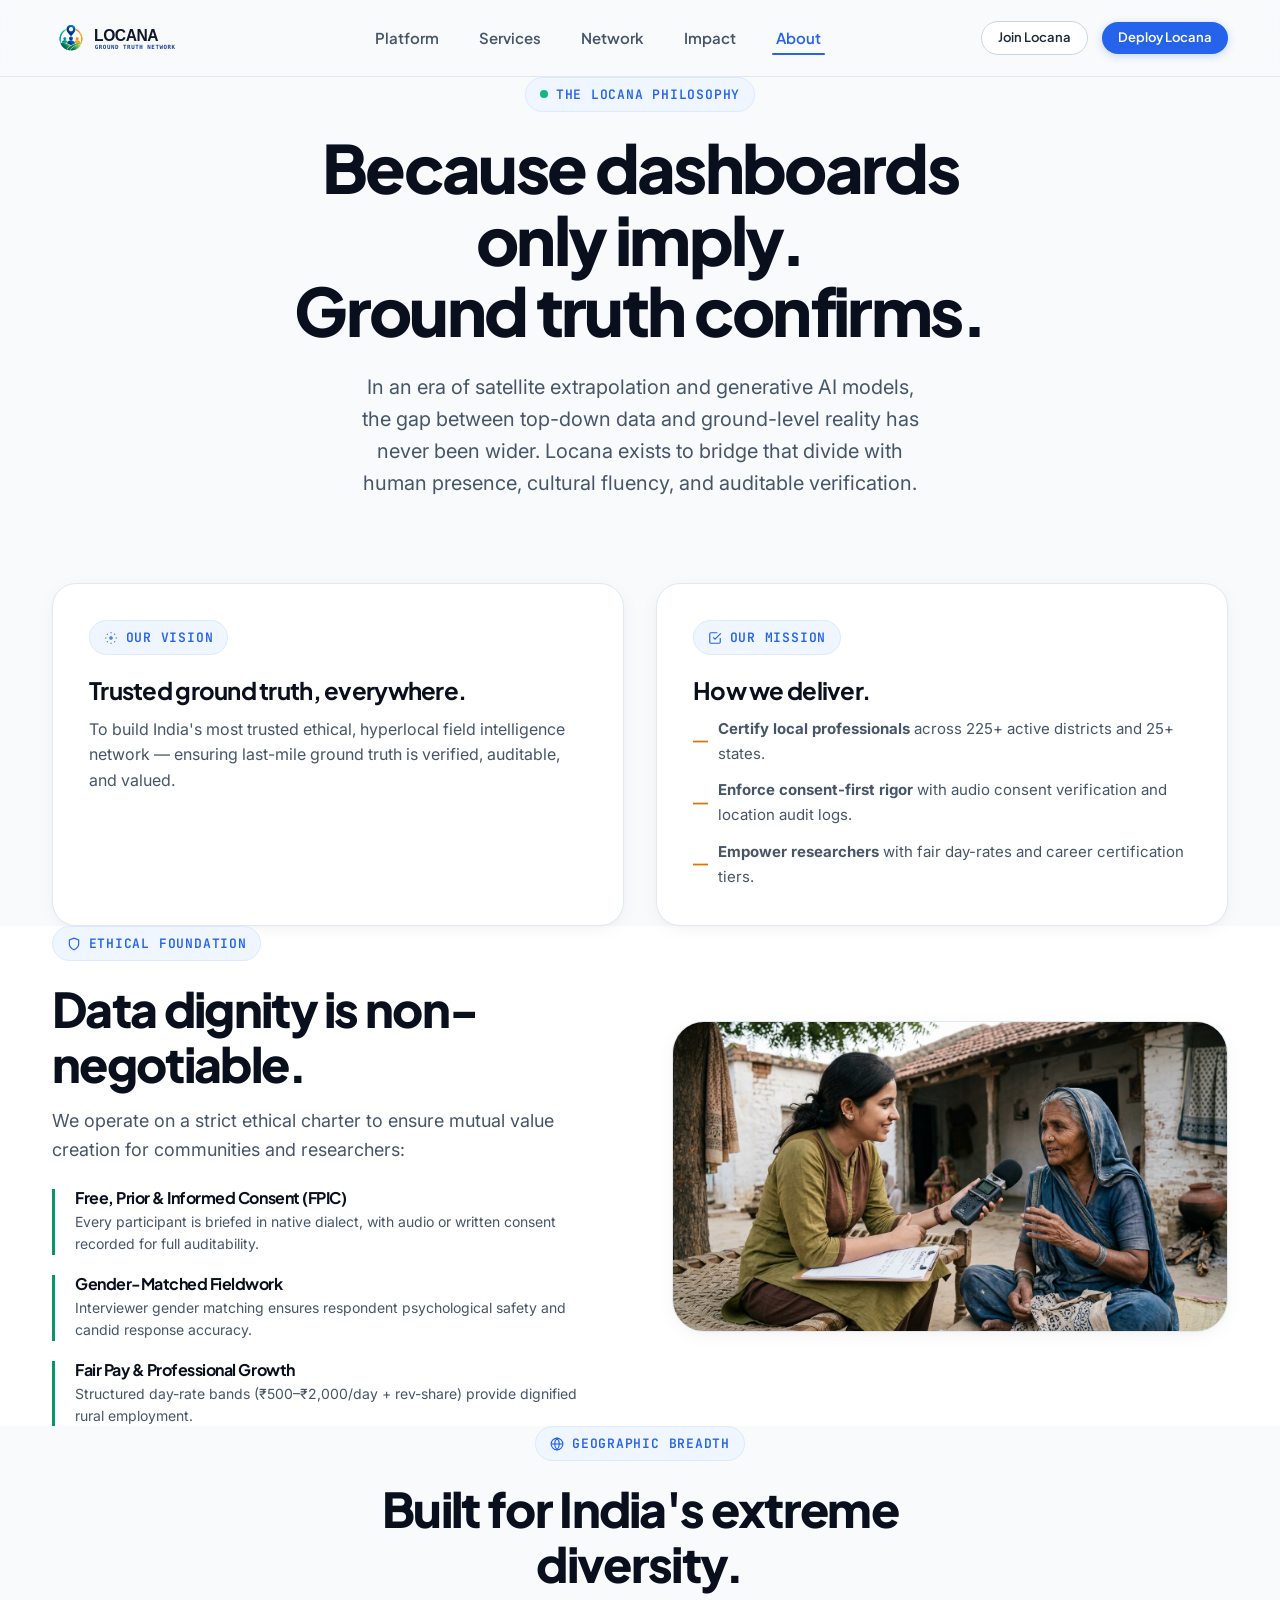
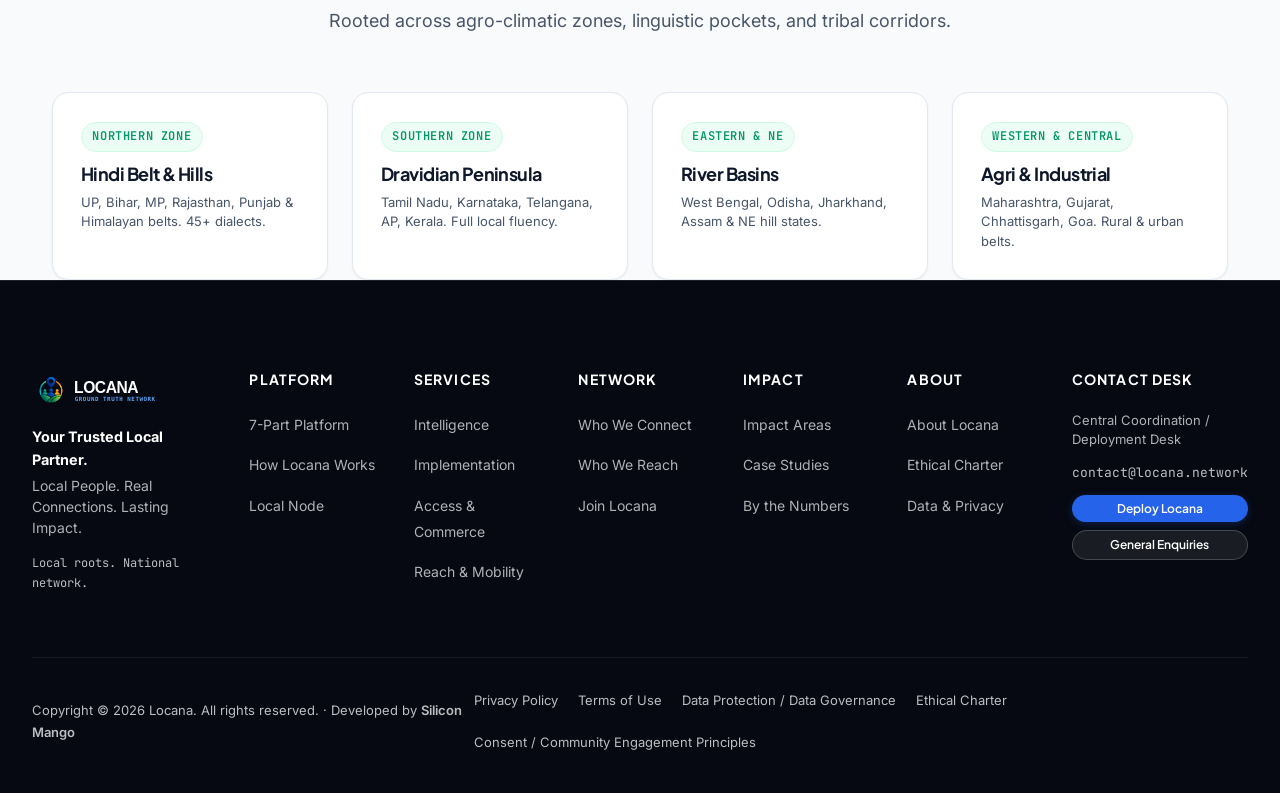
==== commit ff0d4cea: "locana ui changes as per documentation" ====
--- a/about.html
+++ b/about.html
@@ -34,17 +34,17 @@
 
         <nav>
           <ul class="nav-menu">
-            <li><a href="index.html" class="nav-link">Home</a></li>
-            <li><a href="about.html" class="nav-link active">About Us</a></li>
+            <li><a href="index.html#platform-wheel" class="nav-link">Platform</a></li>
             <li><a href="services.html" class="nav-link">Services</a></li>
-            <li><a href="pricing.html" class="nav-link">Network & Pricing</a></li>
-            <li><a href="contact.html" class="nav-link">Contact</a></li>
+            <li><a href="index.html#who-we-connect" class="nav-link">Network</a></li>
+            <li><a href="index.html#our-impact" class="nav-link">Impact</a></li>
+            <li><a href="about.html" class="nav-link active">About</a></li>
           </ul>
         </nav>
 
         <div class="nav-actions">
-          <a href="pricing.html" class="btn btn-secondary btn-sm">Join as Researcher</a>
-          <a href="contact.html" class="btn btn-primary btn-sm">Deploy Fieldwork</a>
+          <a href="pricing.html" class="btn btn-secondary btn-sm">Join Locana</a>
+          <a href="contact.html" class="btn btn-primary btn-sm">Deploy Locana</a>
           <button class="mobile-menu-toggle" aria-label="Toggle Navigation Menu">
             <svg width="24" height="24" viewBox="0 0 24 24" fill="none" stroke="currentColor" stroke-width="2" stroke-linecap="round" stroke-linejoin="round">
               <line x1="4" y1="12" x2="20" y2="12"></line>
@@ -58,15 +58,24 @@
   </header>
 
   <!-- Mobile Drawer Menu -->
-  <div class="mobile-drawer">
-    <a href="index.html" class="nav-link">Home</a>
-    <a href="about.html" class="nav-link active">About Us</a>
-    <a href="services.html" class="nav-link">Services & Verticals</a>
-    <a href="pricing.html" class="nav-link">Network Tiers & Pricing</a>
-    <a href="contact.html" class="nav-link">Contact & Dispatch</a>
-    <div style="margin-top: 1rem; display: flex; flex-direction: column; gap: 0.75rem;">
-      <a href="pricing.html" class="btn btn-secondary">Join as Certified Researcher</a>
-      <a href="contact.html" class="btn btn-primary">Deploy Field Intelligence</a>
+  <div class="mobile-drawer" role="dialog" aria-label="Mobile Navigation">
+    <div class="mobile-drawer-inner">
+      <div style="margin-bottom: 1.25rem; padding-bottom: 0.85rem; border-bottom: 1px solid rgba(226, 232, 240, 0.7);">
+        <a href="index.html" class="brand-logo-link" aria-label="Locana Homepage">
+          <img src="assets/images/locana-logo.svg" alt="Locana Logo" class="brand-logo-img">
+        </a>
+      </div>
+      <ul class="mobile-nav-list">
+        <li><a href="index.html#platform-wheel">Platform</a></li>
+        <li><a href="services.html">Services</a></li>
+        <li><a href="index.html#who-we-connect">Network</a></li>
+        <li><a href="index.html#our-impact">Impact</a></li>
+        <li><a href="about.html">About</a></li>
+      </ul>
+      <div class="mobile-nav-actions">
+        <a href="pricing.html" class="btn btn-secondary" style="width: 100%;">Join Locana</a>
+        <a href="contact.html" class="btn btn-primary" style="width: 100%;">Deploy Locana</a>
+      </div>
     </div>
   </div>
 
@@ -119,11 +128,11 @@
           <ul style="list-style: none; display: flex; flex-direction: column; gap: 0.75rem; color: var(--slate-600); font-size: 0.9375rem;">
             <li style="display: flex; gap: 0.625rem; align-items: center;">
               <span style="color: var(--amber-600); font-weight: 700;">—</span>
-              <span><strong>Certify local professionals</strong> across 700+ districts and 22+ languages.</span>
+              <span><strong>Certify local professionals</strong> across 225+ active districts and 25+ states.</span>
             </li>
             <li style="display: flex; gap: 0.625rem; align-items: center;">
               <span style="color: var(--amber-600); font-weight: 700;">—</span>
-              <span><strong>Enforce consent-first rigor</strong> with audio FPIC and cryptographic GPS logs.</span>
+              <span><strong>Enforce consent-first rigor</strong> with audio consent verification and location audit logs.</span>
             </li>
             <li style="display: flex; gap: 0.625rem; align-items: center;">
               <span style="color: var(--amber-600); font-weight: 700;">—</span>
@@ -230,60 +239,106 @@
        Global Footer
        ======================================================================== -->
   <footer class="site-footer">
-    <div class="container">
+    <div class="container container-wide">
       <div class="footer-top-grid">
+        
+        <!-- Brand Column -->
         <div class="footer-brand">
           <img src="assets/images/locana-logo-white.svg" alt="Locana Logo" style="height: 38px; width: auto;">
-          <p>
-            Converting last-mile human presence into dependable, ethical, verified ground truth for institutions across India.
-          </p>
-          <div style="margin-top: 1.25rem; font-family: var(--font-mono); font-size: 0.75rem; color: var(--emerald-400);">
-            “Local roots, National network”
-          </div>
-        </div>
-
-        <div>
-          <h4 class="footer-heading">Service Lines</h4>
-          <ul class="footer-links">
-            <li><a href="services.html#decision-intelligence">Decision Intelligence</a></li>
-            <li><a href="services.html#vernacular-ai">Vernacular AI Engineering</a></li>
-            <li><a href="services.html#geospatial">Geospatial Ground-Truthing</a></li>
-            <li><a href="services.html#credit-risk">Credit & Risk Scoring</a></li>
-            <li><a href="services.html#digital-inclusion">Digital Inclusion</a></li>
-            <li><a href="services.html#skilling">Frontline Skilling</a></li>
-          </ul>
-        </div>
-
-        <div>
-          <h4 class="footer-heading">Platform & Network</h4>
+          <p style="font-weight: 700; color: #FFFFFF; margin-top: 1rem; margin-bottom: 0.25rem;">
+            Your Trusted Local Partner.
+          </p>
+          <p style="font-size: 0.875rem; line-height: 1.5; color: rgba(248, 250, 252, 0.7); margin-top: 0;">
+            Local People. Real Connections. Lasting Impact.
+          </p>
+          <div style="margin-top: 1rem; font-family: var(--font-mono); font-size: 0.75rem; color: var(--blue-400);">
+            Local roots. National network.
+          </div>
+        </div>
+
+        <!-- 1. Platform -->
+        <div>
+          <h4 class="footer-heading">Platform</h4>
+          <ul class="footer-links">
+            <li><a href="index.html#platform-wheel">7-Part Platform</a></li>
+            <li><a href="index.html#how-it-works">How Locana Works</a></li>
+            <li><a href="index.html#local-node">Local Node</a></li>
+          </ul>
+        </div>
+
+        <!-- 2. Services -->
+        <div>
+          <h4 class="footer-heading">Services</h4>
+          <ul class="footer-links">
+            <li><a href="index.html#services-capabilities">Intelligence</a></li>
+            <li><a href="index.html#services-capabilities">Implementation</a></li>
+            <li><a href="index.html#services-capabilities">Access & Commerce</a></li>
+            <li><a href="index.html#services-capabilities">Reach & Mobility</a></li>
+          </ul>
+        </div>
+
+        <!-- 3. Network -->
+        <div>
+          <h4 class="footer-heading">Network</h4>
+          <ul class="footer-links">
+            <li><a href="index.html#who-we-connect">Who We Connect</a></li>
+            <li><a href="index.html#who-we-connect">Who We Reach</a></li>
+            <li><a href="pricing.html">Join Locana</a></li>
+          </ul>
+        </div>
+
+        <!-- 4. Impact -->
+        <div>
+          <h4 class="footer-heading">Impact</h4>
+          <ul class="footer-links">
+            <li><a href="index.html#our-impact">Impact Areas</a></li>
+            <li><a href="services.html#case-studies">Case Studies</a></li>
+            <li><a href="index.html#numbers-metrics">By the Numbers</a></li>
+          </ul>
+        </div>
+
+        <!-- 5. About -->
+        <div>
+          <h4 class="footer-heading">About</h4>
           <ul class="footer-links">
             <li><a href="about.html">About Locana</a></li>
-            <li><a href="pricing.html">6-Tier Membership</a></li>
-            <li><a href="pricing.html#calculator">Earnings Calculator</a></li>
-            <li><a href="about.html#ethics">Ethical Charter & FPIC</a></li>
-            <li><a href="contact.html">Regional Hubs</a></li>
-            <li><a href="contact.html#faqs">Knowledgebase & FAQs</a></li>
-          </ul>
-        </div>
-
-        <div>
-          <h4 class="footer-heading">Central Coordination</h4>
-          <p style="font-size: 0.875rem; color: rgba(244,250,247,0.7); line-height: 1.6; margin-bottom: 1rem;">
-            Institutional Business Development & Network Management Cell
-          </p>
-          <a href="mailto:contact@locana.co.in" style="color: var(--emerald-400); font-family: var(--font-mono); font-size: 0.875rem; display: block; margin-bottom: 0.5rem;">
-            contact@locana.co.in
+            <li><a href="about.html#ethics">Ethical Charter</a></li>
+            <li><a href="about.html#privacy">Data & Privacy</a></li>
+          </ul>
+        </div>
+
+        <!-- 6. Contact & Desk -->
+        <div>
+          <h4 class="footer-heading">Contact Desk</h4>
+          <p style="font-size: 0.8125rem; color: rgba(248,250,252,0.7); line-height: 1.5; margin-bottom: 0.75rem;">
+            Central Coordination / Deployment Desk
+          </p>
+          <a href="mailto:contact@locana.network" style="color: var(--blue-400); font-family: var(--font-mono); font-size: 0.8125rem; display: block; margin-bottom: 0.75rem;">
+            contact@locana.network
           </a>
-          <span class="badge badge-dark">48-Hour Response SLA</span>
-        </div>
-      </div>
-
+          <div style="display: flex; flex-direction: column; gap: 0.5rem;">
+            <a href="contact.html" class="btn btn-primary btn-sm" style="font-size: 0.75rem; padding: 0.4rem 0.8rem; justify-content: center;">
+              <span>Deploy Locana</span>
+            </a>
+            <a href="contact.html" class="btn btn-secondary btn-sm" style="font-size: 0.75rem; padding: 0.4rem 0.8rem; justify-content: center; background: rgba(255,255,255,0.08); color: #FFFFFF; border-color: rgba(255,255,255,0.2);">
+              <span>General Enquiries</span>
+            </a>
+          </div>
+        </div>
+
+      </div>
+
+      <!-- Legal Links & Copyright -->
       <div class="footer-bottom">
-        <div>© 2026 Locana Ground Truth Network. All rights reserved. · Developed by <a href="https://www.siliconmango.com" target="_blank" rel="noopener" style="color: var(--blue-500); font-weight: 600;">Silicon Mango</a></div>
-        <div style="display: flex; gap: 1.5rem;">
+        <div>
+          Copyright © 2026 Locana. All rights reserved. · Developed by <a href="https://www.siliconmango.com" target="_blank" rel="noopener" style="color: var(--blue-400); font-weight: 600;">Silicon Mango</a>
+        </div>
+        <div style="display: flex; gap: 1.25rem; flex-wrap: wrap;">
+          <a href="about.html#privacy">Privacy Policy</a>
+          <a href="about.html#terms">Terms of Use</a>
+          <a href="about.html#data-governance">Data Protection / Data Governance</a>
           <a href="about.html#ethics">Ethical Charter</a>
-          <a href="about.html#privacy">Data Dignity & FPIC</a>
-          <a href="contact.html">Contact Us</a>
+          <a href="about.html#consent">Consent / Community Engagement Principles</a>
         </div>
       </div>
     </div>
--- a/styles/main.css
+++ b/styles/main.css
@@ -6,6 +6,22 @@
 @import url('https://fonts.googleapis.com/css2?family=Inter:wght@300;400;500;600;700&family=JetBrains+Mono:wght@400;500;600;700&family=Plus+Jakarta+Sans:wght@500;600;700;800&display=swap');
 
 :root {
+  /* Official Client Launch Palette (Final Content & Design Guide) */
+  --brand-deep-navy: #0B2B6B;
+  /* Primary / Trust */
+  --brand-blue: #173E9A;
+  /* Technology / Platform */
+  --brand-teal: #008C7A;
+  /* Impact / People */
+  --brand-green: #2E9E4D;
+  /* Growth / Outcomes */
+  --brand-orange: #F28C28;
+  /* Energy / Connection */
+  --brand-purple: #6D43B5;
+  /* Insight / Advisory */
+  --brand-off-white: #F4F7FA;
+  /* Cards / Section Alternate Bg */
+
   /* Ultra-Premium Institutional Palette */
   --slate-950: #060911;
   --slate-900: #0A0F1D;
@@ -18,31 +34,31 @@
   --slate-300: #CBD5E1;
   --slate-200: #E2E8F0;
   --slate-100: #F1F5F9;
-  --slate-50:  #F8FAFC;
-  
+  --slate-50: #F8FAFC;
+
   /* Tech Royal Accent (Precision / Intelligence) */
   --blue-600: #2563EB;
   --blue-700: #1D4ED8;
   --blue-500: #3B82F6;
   --blue-100: #DBEAFE;
-  --blue-50:  #EFF6FF;
+  --blue-50: #EFF6FF;
 
   /* Ground Truth Verified Emerald */
   --emerald-600: #059669;
   --emerald-500: #10B981;
   --emerald-100: #D1FAE5;
-  --emerald-50:  #ECFDF5;
+  --emerald-50: #ECFDF5;
 
   /* Human Ochre / Warm Amber */
   --amber-600: #D97706;
   --amber-500: #F59E0B;
   --amber-100: #FEF3C7;
-  --amber-50:  #FFFBEB;
+  --amber-50: #FFFBEB;
 
   /* Violet Intelligence Accent */
   --purple-600: #7C3AED;
   --purple-100: #EDE9FE;
-  --purple-50:  #F5F3FF;
+  --purple-50: #F5F3FF;
 
   /* Surfaces & Canvas */
   --canvas-bg: #F8FAFC;
@@ -101,7 +117,9 @@
 /* ==========================================================================
    CSS Reset & Base Rules
    ========================================================================== */
-*, *::before, *::after {
+*,
+*::before,
+*::after {
   box-sizing: border-box;
   margin: 0;
   padding: 0;
@@ -123,7 +141,10 @@
   overflow-x: hidden;
 }
 
-img, svg, picture, video {
+img,
+svg,
+picture,
+video {
   display: block;
   max-width: 100%;
   height: auto;
@@ -135,7 +156,10 @@
   transition: all var(--transition-fast);
 }
 
-button, input, select, textarea {
+button,
+input,
+select,
+textarea {
   font-family: inherit;
   font-size: inherit;
   outline: none;
@@ -173,21 +197,39 @@
 }
 
 /* Backgrounds */
-.bg-canvas { background-color: var(--canvas-bg); }
-.bg-white { background-color: #FFFFFF; }
-.bg-subtle { background-color: var(--slate-100); }
+.bg-canvas {
+  background-color: var(--canvas-bg);
+}
+
+.bg-white {
+  background-color: #FFFFFF;
+}
+
+.bg-subtle {
+  background-color: var(--slate-100);
+}
+
 .bg-dark {
   background-color: var(--dark-surface);
   color: var(--text-inverse);
 }
-.bg-dark h1, .bg-dark h2, .bg-dark h3, .bg-dark h4 {
+
+.bg-dark h1,
+.bg-dark h2,
+.bg-dark h3,
+.bg-dark h4 {
   color: #FFFFFF;
 }
 
 /* ==========================================================================
    Modern Typography & Kickers
    ========================================================================== */
-h1, h2, h3, h4, h5, h6 {
+h1,
+h2,
+h3,
+h4,
+h5,
+h6 {
   font-family: var(--font-display);
   color: var(--text-title);
   font-weight: 700;
@@ -333,7 +375,8 @@
   transition: color var(--transition-fast);
 }
 
-.nav-link:hover, .nav-link.active {
+.nav-link:hover,
+.nav-link.active {
   color: var(--blue-600);
 }
 
@@ -483,6 +526,18 @@
   border: 1px solid rgba(255, 255, 255, 0.2);
 }
 
+.badge-teal {
+  background-color: rgba(0, 140, 122, 0.1);
+  color: #008C7A;
+  border: 1px solid rgba(0, 140, 122, 0.2);
+}
+
+.badge-purple {
+  background-color: rgba(109, 67, 181, 0.1);
+  color: #6D43B5;
+  border: 1px solid rgba(109, 67, 181, 0.2);
+}
+
 /* Chip Tag */
 .chip {
   display: inline-flex;
@@ -509,9 +564,17 @@
 }
 
 @keyframes pulse-ring {
-  0% { box-shadow: 0 0 0 0 rgba(16, 185, 129, 0.7); }
-  70% { box-shadow: 0 0 0 8px rgba(16, 185, 129, 0); }
-  100% { box-shadow: 0 0 0 0 rgba(16, 185, 129, 0); }
+  0% {
+    box-shadow: 0 0 0 0 rgba(16, 185, 129, 0.7);
+  }
+
+  70% {
+    box-shadow: 0 0 0 8px rgba(16, 185, 129, 0);
+  }
+
+  100% {
+    box-shadow: 0 0 0 0 rgba(16, 185, 129, 0);
+  }
 }
 
 /* ==========================================================================
@@ -608,9 +671,17 @@
   background: var(--blue-600);
 }
 
-.stat-card.stat-emerald::before { background: var(--emerald-500); }
-.stat-card.stat-amber::before { background: var(--amber-500); }
-.stat-card.stat-purple::before { background: var(--purple-600); }
+.stat-card.stat-emerald::before {
+  background: var(--emerald-500);
+}
+
+.stat-card.stat-amber::before {
+  background: var(--amber-500);
+}
+
+.stat-card.stat-purple::before {
+  background: var(--purple-600);
+}
 
 .stat-number {
   font-family: var(--font-display);
@@ -622,9 +693,17 @@
   margin-bottom: 0.75rem;
 }
 
-.stat-card.stat-emerald .stat-number { color: var(--emerald-600); }
-.stat-card.stat-amber .stat-number { color: var(--amber-600); }
-.stat-card.stat-purple .stat-number { color: var(--purple-600); }
+.stat-card.stat-emerald .stat-number {
+  color: var(--emerald-600);
+}
+
+.stat-card.stat-amber .stat-number {
+  color: var(--amber-600);
+}
+
+.stat-card.stat-purple .stat-number {
+  color: var(--purple-600);
+}
 
 .stat-label {
   font-size: 0.9375rem;
@@ -900,7 +979,7 @@
   border-radius: 50%;
   background: var(--blue-600);
   border: 3px solid #FFFFFF;
-  box-shadow: 0 2px 8px rgba(0,0,0,0.2);
+  box-shadow: 0 2px 8px rgba(0, 0, 0, 0.2);
   cursor: pointer;
   transition: transform var(--transition-fast);
 }
@@ -939,8 +1018,8 @@
 
 .footer-top-grid {
   display: grid;
-  grid-template-columns: 1.5fr 1fr 1fr 1.2fr;
-  gap: 3.5rem;
+  grid-template-columns: 1.4fr repeat(5, 1fr) 1.2fr;
+  gap: 2rem;
   margin-bottom: 4rem;
 }
 
@@ -1308,551 +1387,958 @@
   line-height: 1.45;
 }
 
-/* 3. 7-Part Interactive Wheel Platform Section */
-/* 3. Modern Connected Platform Ecosystem (Aplyd-Inspired) */
-.platform-ecosystem-layout {
+/* 3. 7-Part Interactive 3D Orbit Carousel Platform Section */
+.wheel-section {
+  background: var(--canvas-bg);
+  overflow: hidden;
+}
+
+.wheel-layout {
   display: grid;
-  grid-template-columns: 1.12fr 0.88fr;
-  gap: 3.5rem;
-  align-items: center;
-  transition: all 0.45s cubic-bezier(0.16, 1, 0.3, 1);
-}
-
-.platform-ecosystem-layout.radar-centered {
-  grid-template-columns: 1fr;
-  max-width: 620px;
+  grid-template-columns: minmax(0, 1.05fr) minmax(0, 0.95fr);
+  gap: clamp(2rem, 3.5vw, 3.5rem);
+  align-items: stretch;
+  max-width: 1240px;
   margin: 0 auto;
 }
 
-.platform-ecosystem-layout.radar-centered .platform-details-card {
-  display: none;
-}
-
-/* ==========================================================================
-   Celestial / Radar Platform Visual (Aplyd-Inspired)
-   ========================================================================== */
-.platform-radar-wrapper {
+/* 3D Orbit Container */
+.orbit-platform-container {
   position: relative;
   width: 100%;
   max-width: 580px;
+  height: 480px;
   margin: 0 auto;
+  user-select: none;
+  -webkit-user-select: none;
+  touch-action: pan-y;
+  cursor: grab;
+  display: flex;
+  align-items: center;
+  justify-content: center;
+}
+
+.orbit-platform-container:active {
+  cursor: grabbing;
+}
+
+.orbit-scene {
+  position: absolute;
+  inset: 0;
+  perspective: 820px;
+  perspective-origin: 50% 45%;
+  transform-style: preserve-3d;
+  display: flex;
+  align-items: center;
+  justify-content: center;
+  overflow: visible;
+}
+
+.orbit-camera {
+  position: absolute;
+  inset: 0;
+  display: flex;
+  align-items: center;
+  justify-content: center;
+  transform-style: preserve-3d;
+  will-change: transform;
+}
+
+.orbit-tilt {
+  position: absolute;
+  inset: 0;
+  display: flex;
+  align-items: center;
+  justify-content: center;
+  transform-style: preserve-3d;
+  will-change: transform;
+}
+
+.orbit-spinner {
+  position: absolute;
+  left: 50%;
+  top: 50%;
+  width: 0;
+  height: 0;
+  transform-style: preserve-3d;
+  will-change: transform;
+}
+
+/* 3D Curved Card */
+.orbit-card {
+  position: absolute;
+  left: 50%;
+  top: 50%;
+  width: 160px;
+  height: 220px;
+  transform-style: preserve-3d;
+  cursor: pointer;
+  pointer-events: auto;
+}
+
+.orbit-card-slice {
+  position: absolute;
+  top: 50%;
+  left: 50%;
+  height: 220px;
+  transform-style: preserve-3d;
+  overflow: hidden;
+  backface-visibility: visible;
+}
+
+.orbit-card-inner {
+  position: absolute;
+  top: 0;
+  width: 160px;
+  height: 220px;
+  background: #FFFFFF;
+  border-radius: 18px;
+  border: 1px solid rgba(226, 232, 240, 0.85);
+  box-shadow: 0 12px 28px -6px rgba(15, 23, 42, 0.12), 0 0 1px rgba(15, 23, 42, 0.08);
   display: flex;
   flex-direction: column;
-  align-items: center;
-}
-
-.platform-radar-svg {
-  width: 100%;
-  height: auto;
-  aspect-ratio: 1 / 1;
-  overflow: visible;
-  filter: drop-shadow(0 14px 40px rgba(217, 119, 6, 0.09));
-}
-
-/* Radar Radial Grid Lines */
-.radar-radial-line {
-  stroke: rgba(217, 119, 6, 0.14);
-  stroke-width: 0.65px;
-}
-
-/* Concentric Rings */
-.radar-ring {
-  fill: none;
-  stroke: rgba(217, 119, 6, 0.18);
-  stroke-width: 0.85px;
-}
-
-.radar-ring.dashed {
-  stroke-dasharray: 4 6;
-  stroke: rgba(217, 119, 6, 0.24);
-}
-
-.radar-ring.primary-orbit {
-  stroke: rgba(217, 119, 6, 0.38);
-  stroke-width: 1.1px;
-}
-
-/* Axes */
-.radar-axis {
-  stroke: rgba(217, 119, 6, 0.45);
-  stroke-width: 1px;
-  stroke-dasharray: 3 5;
-}
-
-/* Scatter Dots */
-.scatter-dot {
-  fill: rgba(217, 119, 6, 0.4);
-  animation: twinkleDot 4s infinite ease-in-out;
-}
-
-@keyframes twinkleDot {
-  0%, 100% { opacity: 0.35; transform: scale(1); }
-  50% { opacity: 0.85; transform: scale(1.3); }
-}
-
-/* Central Platform Hub (Locana Brand Anchor) */
-.radar-center-hub {
-  cursor: pointer;
-  outline: none;
-}
-
-.hub-core-disc {
-  fill: #ffffff;
-  stroke: #d97706;
-  stroke-width: 2px;
-  filter: drop-shadow(0 2px 10px rgba(217, 119, 6, 0.45));
-  transition: all 0.25s ease;
-}
-
-.radar-center-hub:hover .hub-core-disc,
-.radar-center-hub:focus .hub-core-disc {
-  fill: #fffbeb;
-  stroke: #b45309;
-  filter: drop-shadow(0 0 16px rgba(245, 158, 11, 0.8));
-}
-
-.hub-brand-text {
-  font-family: var(--font-mono);
-  font-size: 10px;
-  font-weight: 800;
-  letter-spacing: 0.12em;
-  fill: #92400e;
-  user-select: none;
+  padding: 1.1rem 1rem;
+  box-sizing: border-box;
+  overflow: hidden;
+  transition: border-color 0.25s ease, box-shadow 0.25s ease;
   pointer-events: none;
-  transition: fill 0.2s ease;
-}
-
-.radar-center-hub:hover .hub-brand-text {
-  fill: #78350f;
-}
-
-.hub-core-point {
-  fill: #d97706;
-  filter: drop-shadow(0 0 10px rgba(217, 119, 6, 0.95));
-}
-
-.hub-pulse-ring {
-  fill: none;
-  stroke: rgba(217, 119, 6, 0.45);
-  stroke-width: 1px;
-  transform-origin: 320px 320px;
-  animation: hubPulse 3.5s infinite ease-out;
-}
-
-.hub-pulse-ring.ring-2 {
-  animation-delay: 1.75s;
-}
-
-@keyframes hubPulse {
-  0% { r: 28; opacity: 0.9; }
-  100% { r: 64; opacity: 0; }
-}
-
-/* Radar Beam Rays (Aplyd-Inspired Laser Flare Fan) */
-.radar-beam-ray {
-  stroke: #d97706;
-  stroke-linecap: round;
-  transition: all 0.45s cubic-bezier(0.16, 1, 0.3, 1);
-  filter: drop-shadow(0 0 8px rgba(245, 158, 11, 0.8));
-}
-
-/* Radar Nodes */
-.radar-node {
-  cursor: pointer;
-  outline: none;
-  transition: all 0.25s ease;
-}
-
-.node-hit-area {
-  fill: transparent;
-  cursor: pointer;
-}
-
-.node-dot {
-  fill: #b45309;
-  stroke: #ffffff;
-  stroke-width: 2.5px;
-  transition: all 0.3s cubic-bezier(0.34, 1.56, 0.64, 1);
-  filter: drop-shadow(0 2px 6px rgba(0, 0, 0, 0.2));
-}
-
-.radar-node:hover .node-dot,
-.radar-node.active .node-dot {
-  fill: #d97706;
-  r: 8.5;
-  filter: drop-shadow(0 0 12px rgba(245, 158, 11, 0.95));
-}
-
-.node-pulse-circle {
-  fill: none;
-  stroke: #d97706;
-  stroke-width: 1.5px;
-  opacity: 0;
-  transform-origin: center;
-  transition: opacity 0.3s ease;
-}
-
-.radar-node.active .node-pulse-circle {
-  opacity: 1;
-  animation: nodeActivePulse 2.2s infinite ease-out;
-}
-
-@keyframes nodeActivePulse {
-  0% { r: 8.5; opacity: 0.95; }
-  100% { r: 26; opacity: 0; }
-}
-
-/* Node Labels */
-.node-label {
-  font-family: var(--font-display);
-  font-size: 13.5px;
-  font-weight: 700;
-  fill: #1e293b;
-  transition: all 0.25s ease;
-  letter-spacing: -0.01em;
-  user-select: none;
-  pointer-events: none;
-}
-
-.radar-node:hover .node-label {
-  fill: #0f172a;
-}
-
-.radar-node.active .node-label {
-  fill: #1e3a8a;
-  font-weight: 800;
-  filter: drop-shadow(0 1px 2px rgba(0, 0, 0, 0.15));
-}
-
-/* Floating Celestial Node Tooltip (Appears on Hover) */
-.radar-node-tooltip {
+}
+
+/* Card Gradient Accent Top Bar */
+.orbit-card-accent {
   position: absolute;
   top: 0;
   left: 0;
-  pointer-events: none;
-  background: rgba(15, 23, 42, 0.94);
-  backdrop-filter: blur(14px);
-  -webkit-backdrop-filter: blur(14px);
-  border: 1px solid rgba(245, 158, 11, 0.35);
-  border-radius: 12px;
-  padding: 0.8rem 1rem;
-  width: max-content;
-  max-width: 250px;
-  box-shadow: 0 16px 36px rgba(0, 0, 0, 0.45), 0 0 20px rgba(245, 158, 11, 0.18);
-  opacity: 0;
-  visibility: hidden;
-  transform: translate(-50%, -50%) scale(0.92);
-  transition: opacity 0.22s cubic-bezier(0.16, 1, 0.3, 1), transform 0.22s cubic-bezier(0.16, 1, 0.3, 1), visibility 0.22s;
-  z-index: 40;
-}
-
-.radar-node-tooltip.is-visible {
-  opacity: 1;
-  visibility: visible;
-  transform: translate(-50%, -50%) scale(1);
-}
-
-.radar-node-tooltip.pos-bottom {
-  transform: translate(-50%, 20px) scale(0.92);
-}
-.radar-node-tooltip.pos-bottom.is-visible {
-  transform: translate(-50%, 20px) scale(1);
-}
-
-.radar-node-tooltip.pos-top {
-  transform: translate(-50%, calc(-100% - 20px)) scale(0.92);
-}
-.radar-node-tooltip.pos-top.is-visible {
-  transform: translate(-50%, calc(-100% - 20px)) scale(1);
-}
-
-.radar-node-tooltip.pos-left {
-  transform: translate(calc(-100% - 18px), -50%) scale(0.92);
-}
-.radar-node-tooltip.pos-left.is-visible {
-  transform: translate(calc(-100% - 18px), -50%) scale(1);
-}
-
-.radar-node-tooltip.pos-right {
-  transform: translate(18px, -50%) scale(0.92);
-}
-.radar-node-tooltip.pos-right.is-visible {
-  transform: translate(18px, -50%) scale(1);
-}
-
-.radar-node-tooltip.pos-bottom-right {
-  transform: translate(14px, 16px) scale(0.92);
-}
-.radar-node-tooltip.pos-bottom-right.is-visible {
-  transform: translate(14px, 16px) scale(1);
-}
-
-.tooltip-header {
-  display: flex;
-  align-items: center;
-  margin-bottom: 0.35rem;
-}
-
-.tooltip-badge {
+  right: 0;
+  height: 4px;
+}
+
+/* Card Header */
+.orbit-card-header {
+  display: flex;
+  align-items: center;
+  justify-content: space-between;
+  margin-bottom: 0.85rem;
+}
+
+.orbit-card-number {
   font-family: var(--font-mono);
-  font-size: 0.65rem;
+  font-size: 0.75rem;
+  font-weight: 800;
+  color: var(--slate-400);
+  letter-spacing: 0.05em;
+}
+
+.orbit-card-badge {
+  font-family: var(--font-mono);
+  font-size: 0.625rem;
   font-weight: 700;
   text-transform: uppercase;
-  letter-spacing: 0.06em;
-  padding: 0.2rem 0.5rem;
+  padding: 0.2rem 0.45rem;
+  border-radius: 4px;
+}
+
+/* Card Icon Box */
+.orbit-card-icon-wrap {
+  width: 44px;
+  height: 44px;
+  border-radius: 12px;
+  display: flex;
+  align-items: center;
+  justify-content: center;
+  margin-bottom: 0.85rem;
+  box-shadow: 0 4px 10px rgba(0, 0, 0, 0.05);
+}
+
+.orbit-card-icon-wrap svg {
+  width: 22px;
+  height: 22px;
+}
+
+/* Card Titles */
+.orbit-card-title {
+  font-family: var(--font-display);
+  font-size: 1.05rem;
+  font-weight: 800;
+  color: var(--slate-900);
+  line-height: 1.2;
+  margin-bottom: 0.35rem;
+}
+
+.orbit-card-tag {
+  font-size: 0.75rem;
+  color: var(--slate-500);
+  line-height: 1.35;
+  margin-top: auto;
+  font-weight: 500;
+}
+
+/* Active State on Card */
+.orbit-card.active .orbit-card-inner {
+  border-color: var(--active-color, var(--blue-600));
+  box-shadow: 0 16px 36px -8px rgba(37, 99, 235, 0.25), 0 0 0 1.5px var(--active-color, var(--blue-600));
+}
+
+.orbit-card.active .orbit-card-number {
+  color: var(--active-color, var(--blue-600));
+}
+
+/* Central Core Hub */
+.orbit-core-hub {
+  position: absolute;
+  top: 50%;
+  left: 50%;
+  transform: translate(-50%, -50%);
+  width: 110px;
+  height: 110px;
+  pointer-events: none;
+  display: flex;
+  align-items: center;
+  justify-content: center;
+  z-index: 5;
+}
+
+.orbit-core-pulse {
+  position: absolute;
+  inset: -8px;
+  border-radius: 50%;
+  background: radial-gradient(circle, rgba(37, 99, 235, 0.18) 0%, rgba(37, 99, 235, 0) 70%);
+  animation: corePulse 3s ease-in-out infinite alternate;
+}
+
+@keyframes corePulse {
+  0% {
+    transform: scale(0.92);
+    opacity: 0.6;
+  }
+
+  100% {
+    transform: scale(1.15);
+    opacity: 1;
+  }
+}
+
+.orbit-core-inner {
+  position: relative;
+  width: 90px;
+  height: 90px;
+  background: rgba(255, 255, 255, 0.95);
+  backdrop-filter: blur(8px);
+  -webkit-backdrop-filter: blur(8px);
+  border-radius: 50%;
+  border: 2px solid rgba(226, 232, 240, 0.9);
+  box-shadow: 0 6px 20px rgba(15, 23, 42, 0.1);
+  display: flex;
+  flex-direction: column;
+  align-items: center;
+  justify-content: center;
+  text-align: center;
+}
+
+.orbit-core-brand {
+  font-family: var(--font-display);
+  font-weight: 900;
+  font-size: 0.9375rem;
+  color: var(--blue-600);
+  letter-spacing: -0.01em;
+}
+
+.orbit-core-sub {
+  font-family: var(--font-mono);
+  font-size: 0.5625rem;
+  font-weight: 700;
+  color: var(--slate-500);
+  letter-spacing: 0.05em;
+}
+
+/* Interaction Hint Pill */
+.orbit-hint-pill {
+  position: absolute;
+  bottom: 0px;
+  left: 50%;
+  transform: translateX(-50%);
+  display: inline-flex;
+  align-items: center;
+  gap: 0.45rem;
+  padding: 0.35rem 0.85rem;
+  background: rgba(255, 255, 255, 0.9);
+  backdrop-filter: blur(6px);
+  border: 1px solid var(--border-light);
   border-radius: var(--radius-full);
-  background: rgba(245, 158, 11, 0.18);
-  color: #f59e0b;
-  border: 1px solid rgba(245, 158, 11, 0.35);
-}
-
-.tooltip-title-wrap {
-  display: flex;
-  align-items: center;
-  gap: 0.45rem;
-  margin-bottom: 0.3rem;
-}
-
-.tooltip-color-dot {
+  font-size: 0.75rem;
+  font-weight: 600;
+  color: var(--slate-500);
+  box-shadow: 0 4px 12px rgba(15, 23, 42, 0.05);
+  pointer-events: none;
+  z-index: 10;
+}
+
+.orbit-hint-pill svg {
+  color: var(--blue-600);
+}
+
+/* ==========================================================================
+   Orbitrail Carousel — Framer Component Integration
+   (https://framer.com/m/OrbitrailCarousel-3Z5nfB.js@nHEmjPvyiUtKJ2GbRnrG)
+   Seamless On-Page Elliptical Orbital Carousel with Core Anchor & Physics
+   ========================================================================== */
+.orbitrail-wrapper {
+  position: relative;
+  width: 100%;
+  margin: 0 auto;
+  overflow: visible;
+}
+
+.orbitrail-container {
+  position: relative;
+  width: 100%;
+  height: 620px;
+  min-height: 520px;
+  overflow: visible;
+  background: transparent;
+  border: none;
+  box-shadow: none;
+  perspective: 1200px;
+  touch-action: pan-y;
+  cursor: grab;
+  user-select: none;
+  -webkit-user-select: none;
+}
+
+.orbitrail-container.is-dragging,
+.orbitrail-container:active {
+  cursor: grabbing;
+}
+
+/* Orbitrail Animated SVG Guide Path */
+.orbitrail-guide-svg {
+  position: absolute;
+  left: 50%;
+  top: 50%;
+  transform: translate(-50%, -50%);
+  pointer-events: none;
+  z-index: 1;
+  overflow: visible;
+}
+
+.orbitrail-guide-svg path {
+  stroke: rgba(23, 62, 154, 0.2);
+  stroke-width: 1.5;
+  stroke-dasharray: 6 8;
+  fill: none;
+  vector-effect: non-scaling-stroke;
+}
+
+/* Center Local Node Core Hub Anchor */
+.orbitrail-center-core {
+  position: absolute;
+  left: 50%;
+  top: 50%;
+  transform: translate(-50%, -50%);
+  width: 145px;
+  height: 145px;
+  border-radius: 50%;
+  display: flex;
+  align-items: center;
+  justify-content: center;
+  z-index: 5;
+  pointer-events: none;
+}
+
+.orbitrail-core-pulse {
+  position: absolute;
+  inset: -12px;
+  border-radius: 50%;
+  border: 1.5px solid rgba(23, 62, 154, 0.16);
+  animation: orbitrailPulse 3.5s cubic-bezier(0.4, 0, 0.6, 1) infinite;
+}
+
+.orbitrail-core-rings {
+  position: absolute;
+  inset: -5px;
+  border-radius: 50%;
+  border: 1px dashed rgba(0, 140, 122, 0.32);
+  animation: orbitrailSpin 32s linear infinite;
+}
+
+.orbitrail-core-badge {
+  position: relative;
+  width: 120px;
+  height: 120px;
+  border-radius: 50%;
+  background: linear-gradient(145deg, #0B2B6B 0%, #173E9A 55%, #008C7A 100%);
+  display: flex;
+  flex-direction: column;
+  align-items: center;
+  justify-content: center;
+  text-align: center;
+  color: #FFFFFF;
+  padding: 0.65rem;
+  box-shadow: 0 14px 32px rgba(11, 43, 107, 0.25), 0 0 0 1.5px rgba(255, 255, 255, 0.22) inset;
+  pointer-events: auto;
+  transition: transform 0.3s ease, box-shadow 0.3s ease;
+}
+
+.orbitrail-core-badge:hover {
+  transform: scale(1.04);
+  box-shadow: 0 18px 40px rgba(11, 43, 107, 0.35), 0 0 22px rgba(0, 140, 122, 0.28);
+}
+
+.orbitrail-core-icon {
+  color: #6EE7B7;
+  margin-bottom: 0.15rem;
+  display: flex;
+  align-items: center;
+  justify-content: center;
+}
+
+.orbitrail-core-kicker {
+  font-family: var(--font-mono);
+  font-size: 0.5625rem;
+  font-weight: 700;
+  text-transform: uppercase;
+  letter-spacing: 0.08em;
+  color: rgba(255, 255, 255, 0.85);
+  line-height: 1;
+  margin-bottom: 0.12rem;
+}
+
+.orbitrail-core-title {
+  font-family: var(--font-display);
+  font-size: 0.8125rem;
+  font-weight: 800;
+  letter-spacing: 0.05em;
+  color: #FFFFFF;
+  margin: 0 0 0.12rem 0;
+  line-height: 1.15;
+}
+
+.orbitrail-core-sub {
+  font-family: var(--font-mono);
+  font-size: 0.5625rem;
+  color: rgba(255, 255, 255, 0.75);
+  letter-spacing: 0.02em;
+}
+
+/* Orbital Stage & Compact Cards */
+.orbitrail-stage {
+  position: absolute;
+  inset: 0;
+  width: 100%;
+  height: 100%;
+  pointer-events: none;
+  z-index: 10;
+  overflow: visible;
+}
+
+.orbitrail-card {
+  position: absolute;
+  left: 50%;
+  top: 50%;
+  width: 215px;
+  height: 136px;
+  pointer-events: auto;
+  transform-origin: center center;
+  will-change: transform, opacity;
+  cursor: pointer;
+  transition: box-shadow 0.25s ease, filter 0.25s ease;
+}
+
+.orbitrail-card-inner {
+  position: relative;
+  width: 100%;
+  height: 100%;
+  background: #FFFFFF;
+  border-radius: 14px;
+  overflow: hidden;
+  display: flex;
+  flex-direction: column;
+  justify-content: space-between;
+  padding: 0.75rem 0.85rem;
+  border: 1.5px solid rgba(226, 232, 240, 0.88);
+  box-shadow: 0 10px 24px -6px rgba(15, 23, 42, 0.08), 0 2px 6px rgba(15, 23, 42, 0.03);
+  transition: transform 0.25s cubic-bezier(0.16, 1, 0.3, 1), border-color 0.25s ease, box-shadow 0.25s ease;
+}
+
+.orbitrail-card:hover .orbitrail-card-inner {
+  transform: translateY(-4px);
+  border-color: var(--card-accent, #2563EB);
+  box-shadow: 0 16px 32px -6px rgba(15, 23, 42, 0.14), 0 0 0 1.5px var(--card-accent, #2563EB);
+}
+
+.orbitrail-card.active .orbitrail-card-inner {
+  border-color: var(--card-accent, #2563EB);
+  box-shadow: 0 18px 36px -6px rgba(15, 23, 42, 0.16), 0 0 0 2px var(--card-accent, #2563EB), 0 0 22px rgba(37, 99, 235, 0.12);
+}
+
+.orbitrail-card-header {
+  display: flex;
+  justify-content: space-between;
+  align-items: center;
+  margin-bottom: 0.25rem;
+}
+
+.orbitrail-pill-badge {
+  font-family: var(--font-mono);
+  font-size: 0.625rem;
+  font-weight: 700;
+  padding: 0.15rem 0.5rem;
+  border-radius: var(--radius-full);
+  text-transform: uppercase;
+  letter-spacing: 0.05em;
+  border: 1px solid;
+}
+
+.orbitrail-index-chip {
+  font-family: var(--font-mono);
+  font-size: 0.6875rem;
+  font-weight: 800;
+  padding: 0.12rem 0.45rem;
+  border-radius: var(--radius-full);
+  border: 1px solid;
+}
+
+.orbitrail-card-title {
+  font-family: var(--font-display);
+  font-size: 0.9375rem;
+  font-weight: 700;
+  color: var(--slate-900);
+  margin: 0 0 0.35rem 0;
+  line-height: 1.2;
+}
+
+.orbitrail-meaning-box {
+  background: rgba(248, 250, 252, 0.95);
+  border: 1px solid rgba(226, 232, 240, 0.7);
+  border-radius: 8px;
+  padding: 0.45rem 0.6rem;
+  display: flex;
+  flex-direction: column;
+  gap: 0.12rem;
+}
+
+.orbitrail-meaning-label {
+  font-family: var(--font-mono);
+  font-size: 0.5625rem;
+  font-weight: 800;
+  text-transform: uppercase;
+  letter-spacing: 0.08em;
+  color: var(--card-accent, var(--brand-blue));
+  display: block;
+}
+
+.orbitrail-meaning-text {
+  font-size: 0.75rem;
+  line-height: 1.35;
+  color: var(--slate-700);
+  margin: 0;
+  font-weight: 500;
+  display: -webkit-box;
+  -webkit-line-clamp: 3;
+  -webkit-box-orient: vertical;
+  overflow: hidden;
+}
+
+/* Nav chevron buttons */
+.orbitrail-nav-btn {
+  position: absolute;
+  top: 50%;
+  transform: translateY(-50%);
+  width: 44px;
+  height: 44px;
+  border-radius: 50%;
+  background: rgba(255, 255, 255, 0.92);
+  border: 1px solid var(--border-light);
+  color: var(--slate-700);
+  display: flex;
+  align-items: center;
+  justify-content: center;
+  cursor: pointer;
+  z-index: 25;
+  box-shadow: 0 4px 16px rgba(15, 23, 42, 0.08);
+  backdrop-filter: blur(8px);
+  -webkit-backdrop-filter: blur(8px);
+  transition: all var(--transition-fast);
+}
+
+.orbitrail-nav-btn:hover {
+  background: #FFFFFF;
+  color: var(--blue-600);
+  border-color: var(--blue-500);
+  transform: translateY(-50%) scale(1.08);
+  box-shadow: 0 6px 20px rgba(37, 99, 235, 0.15);
+}
+
+.orbitrail-nav-prev {
+  left: 10px;
+}
+
+.orbitrail-nav-next {
+  right: 10px;
+}
+
+/* Bottom footer of carousel */
+.orbitrail-footer {
+  position: absolute;
+  left: 0;
+  right: 0;
+  bottom: 8px;
+  display: flex;
+  flex-direction: column;
+  justify-content: center;
+  align-items: center;
+  gap: 0.35rem;
+  pointer-events: none;
+  text-align: center;
+  z-index: 15;
+}
+
+.orbitrail-status-pill {
+  display: inline-flex;
+  align-items: center;
+  gap: 0.5rem;
+  background: rgba(255, 255, 255, 0.92);
+  border: 1px solid rgba(226, 232, 240, 0.9);
+  padding: 0.28rem 0.8rem;
+  border-radius: var(--radius-full);
+  box-shadow: 0 2px 8px rgba(15, 23, 42, 0.04);
+  backdrop-filter: blur(8px);
+  -webkit-backdrop-filter: blur(8px);
+}
+
+.orbitrail-pulse-dot {
   width: 8px;
   height: 8px;
   border-radius: 50%;
-  background: #f59e0b;
-  box-shadow: 0 0 8px currentColor;
-  flex-shrink: 0;
-}
-
-.tooltip-title {
-  font-size: 0.95rem;
-  font-weight: 800;
-  color: #ffffff;
-  margin: 0;
+  background: #10B981;
+  box-shadow: 0 0 0 0 rgba(16, 185, 129, 0.6);
+  animation: orbitrailDotPulse 2s infinite;
+}
+
+.orbitrail-drag-hint {
+  font-family: var(--font-body);
+  font-size: 0.8125rem;
+  font-weight: 600;
+  color: var(--slate-600);
   letter-spacing: -0.01em;
 }
 
-.tooltip-tagline {
-  font-size: 0.75rem;
-  line-height: 1.4;
-  color: rgba(241, 245, 249, 0.82);
-  margin: 0 0 0.55rem 0;
-}
-
-.tooltip-cta {
-  display: flex;
-  align-items: center;
-  gap: 0.35rem;
-  font-family: var(--font-mono);
-  font-size: 0.6875rem;
+.orbitrail-eyebrow {
+  font-family: var(--font-display);
+  font-size: 0.875rem;
+  font-weight: 700;
+  letter-spacing: 0.06em;
+  color: var(--slate-700);
+  text-transform: uppercase;
+}
+
+/* Animations */
+@keyframes orbitrailPulse {
+  0% {
+    transform: scale(1);
+    opacity: 0.8;
+  }
+  50% {
+    transform: scale(1.15);
+    opacity: 0.2;
+  }
+  100% {
+    transform: scale(1);
+    opacity: 0.8;
+  }
+}
+
+@keyframes orbitrailSpin {
+  0% {
+    transform: rotate(0deg);
+  }
+  100% {
+    transform: rotate(360deg);
+  }
+}
+
+@keyframes orbitrailDotPulse {
+  0% {
+    box-shadow: 0 0 0 0 rgba(16, 185, 129, 0.7);
+  }
+  70% {
+    box-shadow: 0 0 0 7px rgba(16, 185, 129, 0);
+  }
+  100% {
+    box-shadow: 0 0 0 0 rgba(16, 185, 129, 0);
+  }
+}
+
+/* Responsive Media Queries */
+@media (max-width: 1024px) {
+  .orbitrail-container {
+    height: 580px;
+  }
+
+  .orbitrail-card {
+    width: 190px;
+    height: 130px;
+  }
+
+  .orbitrail-center-core {
+    width: 135px;
+    height: 135px;
+  }
+
+  .orbitrail-core-badge {
+    width: 110px;
+    height: 110px;
+    padding: 0.5rem;
+  }
+
+  .orbitrail-core-title {
+    font-size: 0.75rem;
+  }
+}
+
+@media (max-width: 768px) {
+  .orbitrail-container {
+    height: 540px;
+  }
+
+  .orbitrail-card {
+    width: 165px;
+    height: 124px;
+  }
+
+  .orbitrail-card-title {
+    font-size: 0.8125rem;
+  }
+
+  .orbitrail-meaning-text {
+    font-size: 0.6875rem;
+    line-height: 1.3;
+  }
+
+  .orbitrail-nav-btn {
+    width: 36px;
+    height: 36px;
+  }
+
+  .orbitrail-nav-prev {
+    left: 4px;
+  }
+
+  .orbitrail-nav-next {
+    right: 4px;
+  }
+
+  .orbitrail-center-core {
+    width: 110px;
+    height: 110px;
+  }
+
+  .orbitrail-core-badge {
+    width: 92px;
+    height: 92px;
+    padding: 0.35rem;
+  }
+
+  .orbitrail-core-kicker {
+    display: none;
+  }
+
+  .orbitrail-core-title {
+    font-size: 0.625rem;
+  }
+
+  .orbitrail-core-sub {
+    font-size: 0.5rem;
+  }
+
+  .orbitrail-drag-hint {
+    font-size: 0.75rem;
+  }
+
+  .orbitrail-eyebrow {
+    font-size: 0.75rem;
+  }
+}
+
+.wheel-nav-chips {
+  display: flex;
+  flex-wrap: wrap;
+  gap: 0.5rem;
+  margin-bottom: 1.5rem;
+}
+
+.wheel-chip {
+  padding: 0.5rem 1rem;
+  border-radius: var(--radius-full);
+  font-size: 0.8125rem;
   font-weight: 600;
-  color: #fbbf24;
-  text-transform: uppercase;
-  letter-spacing: 0.04em;
-  border-top: 1px solid rgba(255, 255, 255, 0.1);
-  padding-top: 0.4rem;
-}
-
-.tooltip-cta span {
-  display: inline-block;
-  transition: transform 0.2s ease;
-}
-
-.radar-node-tooltip.is-visible .tooltip-cta span {
-  transform: translateX(3px);
-}
-
-/* Interactive Hint */
-.radar-interactive-hint {
-  display: inline-flex;
-  align-items: center;
-  gap: 0.6rem;
-  margin-top: 1.25rem;
-  font-family: var(--font-mono);
-  font-size: 0.75rem;
-  font-weight: 600;
-  color: #92400e;
-  text-transform: uppercase;
-  letter-spacing: 0.05em;
-  background: rgba(245, 158, 11, 0.09);
-  padding: 0.4rem 1rem;
-  border-radius: var(--radius-full);
-  border: 1px solid rgba(245, 158, 11, 0.25);
-}
-
-.hint-pulse {
-  width: 8px;
-  height: 8px;
-  border-radius: 50%;
-  background: #d97706;
-  box-shadow: 0 0 8px #d97706;
-  animation: pulseDot 1.8s infinite ease-in-out;
-}
-
-/* Reactive Details Card */
-.platform-details-card {
-  position: relative;
+  font-family: var(--font-display);
+  background: #FFFFFF;
+  border: 1px solid var(--border-light);
+  color: var(--slate-700);
+  cursor: pointer;
+  transition: all var(--transition-fast);
+}
+
+.wheel-chip:hover {
+  border-color: var(--blue-500);
+  color: var(--blue-600);
+  background: var(--blue-50);
+}
+
+.wheel-chip.active {
+  background: var(--blue-600);
+  border-color: var(--blue-600);
+  color: #FFFFFF;
+  box-shadow: 0 4px 12px rgba(37, 99, 235, 0.25);
+}
+
+.wheel-details-card {
   background: #FFFFFF;
   border: 1px solid var(--border-light);
   border-radius: var(--radius-xl);
   padding: clamp(1.75rem, 3.5vw, 2.5rem);
-  box-shadow: var(--shadow-card);
-  transition: opacity 0.35s cubic-bezier(0.16, 1, 0.3, 1), transform 0.35s cubic-bezier(0.16, 1, 0.3, 1);
-  position: sticky;
-  top: 90px;
-}
-
-.platform-details-card.is-off {
-  display: none !important;
-}
-
-.details-close-btn {
-  position: absolute;
-  top: 1.25rem;
-  right: 1.25rem;
-  width: 32px;
-  height: 32px;
-  border-radius: 50%;
-  border: 1px solid var(--border-light);
-  background: var(--slate-100);
-  color: var(--slate-600);
-  font-size: 1.25rem;
-  line-height: 1;
-  display: flex;
-  align-items: center;
-  justify-content: center;
-  cursor: pointer;
-  transition: all 0.2s ease;
-  z-index: 5;
-}
-
-.details-close-btn:hover {
-  background: #fee2e2;
-  border-color: #fca5a5;
-  color: #dc2626;
-  transform: scale(1.08);
-}
-
-.platform-details-badge {
+  box-shadow: 0 16px 40px -12px rgba(15, 23, 42, 0.08), 0 0 0 1px rgba(226, 232, 240, 0.8);
+  min-height: 540px;
+  display: flex;
+  flex-direction: column;
+  justify-content: space-between;
+  transition: opacity 0.25s cubic-bezier(0.16, 1, 0.3, 1), transform 0.25s cubic-bezier(0.16, 1, 0.3, 1), border-color 0.25s ease;
+  position: relative;
+  overflow: hidden;
+}
+
+.wheel-details-badge {
   display: inline-flex;
   align-items: center;
-  gap: 0.4rem;
+  gap: 0.45rem;
   font-family: var(--font-mono);
-  font-size: 0.75rem;
+  font-size: 0.6875rem;
   font-weight: 700;
   padding: 0.25rem 0.75rem;
   border-radius: var(--radius-full);
   margin-bottom: 0.85rem;
   text-transform: uppercase;
-}
-
-.platform-details-title {
-  font-size: 1.85rem;
+  letter-spacing: 0.04em;
+  width: fit-content;
+}
+
+.wheel-details-title {
+  font-size: clamp(1.4rem, 2.5vw, 1.85rem);
   font-weight: 800;
   color: var(--slate-900);
   margin-bottom: 0.65rem;
-}
-
-.platform-details-desc {
-  font-size: 0.98rem;
+  letter-spacing: -0.02em;
+  line-height: 1.2;
+}
+
+.wheel-details-desc {
+  font-size: 0.9375rem;
   color: var(--slate-600);
   line-height: 1.6;
-  margin-bottom: 1.5rem;
-}
-
-.platform-capabilities-heading {
-  font-size: 0.75rem;
-  font-family: var(--font-mono);
-  text-transform: uppercase;
-  color: var(--slate-500);
-  font-weight: 700;
-  letter-spacing: 0.05em;
-  margin-bottom: 0.75rem;
-}
-
-.platform-capabilities-list {
+  margin-bottom: 0.5rem;
+}
+
+.wheel-capabilities-list {
   list-style: none;
   display: flex;
   flex-direction: column;
-  gap: 0.65rem;
-  margin-bottom: 1.5rem;
-}
-
-.platform-capabilities-list li {
-  display: flex;
-  align-items: flex-start;
-  gap: 0.65rem;
-  font-size: 0.9rem;
+  gap: 0.75rem;
+  margin: 1.25rem 0 1.5rem 0;
+  padding: 0;
+}
+
+.wheel-capabilities-list li {
+  display: flex;
+  align-items: center;
+  gap: 0.85rem;
+  font-size: 0.9375rem;
   color: var(--slate-700);
   line-height: 1.45;
-}
-
-.platform-capabilities-list li svg {
-  flex-shrink: 0;
-  margin-top: 0.15rem;
-}
-
-/* Ground Truth 6-Step Workflow Box Inside Platform Details */
-.ground-truth-workflow {
   background: var(--slate-50);
   border: 1px solid var(--border-light);
-  border-radius: var(--radius-lg);
-  padding: 1.25rem;
-  margin-bottom: 1.5rem;
-}
-
-.gt-workflow-header {
-  display: flex;
-  align-items: center;
-  justify-content: space-between;
-  margin-bottom: 0.85rem;
-}
-
-.gt-workflow-header h4 {
-  font-size: 0.95rem;
+  border-radius: var(--radius-sm);
+  padding: 0.8rem 1rem;
+  transition: all 0.2s ease;
+}
+
+.wheel-capabilities-list li:hover {
+  background: #FFFFFF;
+  border-color: var(--border-medium);
+  box-shadow: 0 4px 12px rgba(15, 23, 42, 0.05);
+  transform: translateX(3px);
+}
+
+.cap-check-icon {
+  width: 24px;
+  height: 24px;
+  border-radius: 50%;
+  display: inline-flex;
+  align-items: center;
+  justify-content: center;
+  flex-shrink: 0;
+}
+
+/* Ground Truth 6-Step Workflow Mini Grid in Details Card */
+.gt-steps-grid {
+  display: grid;
+  grid-template-columns: repeat(2, 1fr);
+  gap: 0.65rem 0.85rem;
+  margin: 1.25rem 0 1.5rem 0;
+  list-style: none;
+  padding: 0;
+}
+
+.gt-step-item {
+  background: var(--slate-50);
+  border: 1px solid var(--border-light);
+  border-radius: var(--radius-sm);
+  padding: 0.6rem 0.75rem;
+  transition: all var(--transition-fast);
+}
+
+.gt-step-item:hover {
+  background: #FFFFFF;
+  border-color: var(--blue-400);
+  box-shadow: 0 4px 12px rgba(23, 62, 154, 0.08);
+}
+
+.gt-step-header {
+  display: flex;
+  align-items: center;
+  gap: 0.45rem;
+  margin-bottom: 0.3rem;
+}
+
+.gt-step-num {
+  font-family: var(--font-mono);
+  font-size: 0.625rem;
+  font-weight: 800;
+  color: var(--blue-600);
+  background: rgba(37, 99, 235, 0.1);
+  padding: 0.1rem 0.35rem;
+  border-radius: 4px;
+}
+
+.gt-step-name {
+  font-family: var(--font-display);
+  font-size: 0.8125rem;
   font-weight: 700;
   color: var(--slate-900);
-  margin: 0;
-}
-
-.gt-steps-mini-grid {
-  display: grid;
-  grid-template-columns: repeat(3, 1fr);
-  gap: 0.6rem;
-}
-
-.gt-step-item {
-  background: #FFFFFF;
-  border: 1px solid var(--border-light);
-  border-radius: var(--radius-sm);
-  padding: 0.65rem 0.75rem;
-  transition: all var(--transition-fast);
-}
-
-.gt-step-item:hover {
-  border-color: var(--blue-500);
-  transform: translateY(-2px);
-}
-
-.gt-step-num {
-  font-family: var(--font-mono);
-  font-size: 0.65rem;
-  font-weight: 700;
-  color: var(--blue-600);
-  display: block;
-  margin-bottom: 0.15rem;
-}
-
-.gt-step-item strong {
-  display: block;
-  font-size: 0.85rem;
-  color: var(--slate-900);
-  margin-bottom: 0.2rem;
-}
-
-.gt-step-item p {
+}
+
+.gt-step-desc {
   font-size: 0.75rem;
   color: var(--slate-600);
   line-height: 1.35;
   margin: 0;
+}
+
+@media (max-width: 640px) {
+  .gt-steps-grid {
+    grid-template-columns: 1fr;
+    gap: 0.5rem;
+  }
 }
 
 /* 4. Two-Sided Network Conduit: Who We Connect -> Locana -> Who We Reach */
@@ -1959,6 +2445,10 @@
 }
 
 .conduit-center-logo {
+  display: flex;
+  flex-direction: column;
+  align-items: center;
+  justify-content: center;
   font-family: var(--font-display);
   font-size: 1.85rem;
   font-weight: 800;
@@ -2134,171 +2624,639 @@
   color: #FFFFFF;
 }
 
-/* 7. Locana Local Node Architectural Flowchart */
-.node-flowchart-wrapper {
-  margin-bottom: 2.5rem;
-}
-
-.node-flowchart-track {
-  display: flex;
-  align-items: stretch;
+/* 7. Locana Platform — FilamentFlower Canvas Stage in 2-Column Wheel Layout */
+.platform-flower-container {
+  position: relative;
+  width: 100%;
+  max-width: 580px;
+  height: 540px;
+  min-height: 540px;
+  margin: 0 auto;
+  user-select: none;
+  touch-action: pan-y;
+  display: flex;
+  align-items: center;
+  justify-content: center;
+  overflow: visible;
+}
+
+.platform-flower-container .filament-flower-wrap {
+  position: absolute;
+  inset: 0;
+  width: 100%;
+  height: 100%;
+}
+
+.local-node-stage {
+  position: relative;
+  width: 100%;
+  max-width: 1040px;
+  margin: 0 auto 2.5rem auto;
+  background: transparent;
+  border: none;
+  box-shadow: none;
+  padding: 0;
+  overflow: visible;
+}
+
+.filament-flower-wrap {
+  position: relative;
+  width: 100%;
+  height: 520px;
+  border-radius: var(--radius-lg);
+  overflow: visible;
+  touch-action: pan-y;
+  user-select: none;
+  background: transparent;
+}
+
+@media (max-width: 1024px) {
+  .platform-flower-container {
+    height: 480px;
+  }
+}
+
+@media (max-width: 640px) {
+  .platform-flower-container {
+    height: 400px;
+  }
+}
+
+#filament-flower-canvas,
+#platform-flower-canvas {
+  position: absolute;
+  top: 0;
+  left: 0;
+  width: 100%;
+  height: 100%;
+  display: block;
+  z-index: 1;
+}
+
+.filament-orbit-track {
+  position: absolute;
+  top: 50%;
+  left: 50%;
+  transform: translate(-50%, -50%);
+  border-radius: 50%;
+  border: 1px dashed rgba(37, 99, 235, 0.22);
+  pointer-events: none;
+  z-index: 2;
+  transition: width 0.3s ease, height 0.3s ease;
+  box-shadow: 0 0 20px rgba(37, 99, 235, 0.04);
+}
+
+/* Central Core Hub */
+.node-orbit-center {
+  position: absolute;
+  top: 50%;
+  left: 50%;
+  transform: translate(-50%, -50%);
+  z-index: 6;
+  display: flex;
+  flex-direction: column;
+  align-items: center;
+  justify-content: center;
+  text-align: center;
+  width: 124px;
+  height: 124px;
+  border-radius: 50%;
+  background: #FFFFFF;
+  border: 1.5px solid var(--border-light);
+  box-shadow: 0 12px 32px -5px rgba(23, 62, 154, 0.16), 0 4px 6px -2px rgba(0, 0, 0, 0.04);
+  pointer-events: none;
+  user-select: none;
+}
+
+.center-core-pulse {
+  position: absolute;
+  inset: -6px;
+  border-radius: 50%;
+  border: 1px solid rgba(23, 62, 154, 0.3);
+  animation: corePulse 3s cubic-bezier(0.4, 0, 0.6, 1) infinite;
+  pointer-events: none;
+}
+
+@keyframes corePulse {
+  0% {
+    transform: scale(0.96);
+    opacity: 0.8;
+  }
+
+  50% {
+    transform: scale(1.16);
+    opacity: 0.15;
+  }
+
+  100% {
+    transform: scale(0.96);
+    opacity: 0.8;
+  }
+}
+
+.center-core-icon {
+  display: flex;
+  align-items: center;
+  justify-content: center;
+  margin-bottom: 2px;
+}
+
+.center-core-label {
+  font-family: var(--font-display);
+  font-size: 0.75rem;
+  font-weight: 800;
+  color: var(--slate-900);
+  letter-spacing: 0.08em;
+  line-height: 1.2;
+}
+
+.center-core-sub {
+  font-family: var(--font-body);
+  font-size: 0.6rem;
+  color: var(--slate-500);
+  letter-spacing: 0.01em;
+  max-width: 96px;
+  line-height: 1.15;
+}
+
+/* Orbital Node Items along the circle outline */
+.node-orbit-items {
+  position: absolute;
+  inset: 0;
+  pointer-events: none;
+  z-index: 5;
+}
+
+.node-orbit-item {
+  position: absolute;
+  pointer-events: auto;
+  transform: translate(-50%, -50%);
+  transition: transform 0.25s cubic-bezier(0.16, 1, 0.3, 1);
+  will-change: transform, left, top;
+}
+
+.node-anchor-btn {
+  display: inline-flex;
+  align-items: center;
+  gap: 0.45rem;
+  background: #FFFFFF;
+  border: 1.5px solid var(--border-light);
+  border-radius: var(--radius-full);
+  padding: 0.3rem 0.8rem 0.3rem 0.3rem;
+  color: var(--slate-900);
+  cursor: pointer;
+  box-shadow: 0 4px 14px rgba(15, 23, 42, 0.07), 0 1px 3px rgba(0, 0, 0, 0.04);
+  transition: all 0.25s cubic-bezier(0.16, 1, 0.3, 1);
+  position: relative;
+  outline: none;
+}
+
+.node-ping-ring {
+  position: absolute;
+  left: 5px;
+  top: 50%;
+  transform: translateY(-50%);
+  width: 30px;
+  height: 30px;
+  border-radius: 50%;
+  border: 1.5px solid var(--node-color);
+  pointer-events: none;
+  opacity: 0.6;
+  animation: pingRing 2.4s cubic-bezier(0, 0, 0.2, 1) infinite;
+}
+
+@keyframes pingRing {
+  0% {
+    transform: translateY(-50%) scale(1);
+    opacity: 0.8;
+  }
+
+  75%,
+  100% {
+    transform: translateY(-50%) scale(1.7);
+    opacity: 0;
+  }
+}
+
+.node-anchor-icon {
+  width: 30px;
+  height: 30px;
+  border-radius: 50%;
+  background: var(--blue-50);
+  display: flex;
+  align-items: center;
+  justify-content: center;
+  color: var(--node-color);
+  flex-shrink: 0;
+  transition: all 0.25s ease;
+}
+
+.node-anchor-pill {
+  display: inline-flex;
+  align-items: center;
+  white-space: nowrap;
+}
+
+.node-step-tag {
+  font-family: var(--font-mono);
+  font-size: 0.625rem;
+  font-weight: 700;
+  color: var(--node-color);
+  margin-right: 0.3rem;
+  opacity: 0.95;
+}
+
+.node-anchor-name {
+  font-family: var(--font-display);
+  font-size: 0.8125rem;
+  font-weight: 700;
+  letter-spacing: -0.01em;
+  color: var(--slate-900);
+}
+
+.node-orbit-item:hover .node-anchor-btn,
+.node-orbit-item.active .node-anchor-btn {
+  border-color: var(--node-color);
+  background: #FFFFFF;
+  box-shadow: 0 8px 24px rgba(37, 99, 235, 0.18), 0 2px 6px rgba(0, 0, 0, 0.06);
+  transform: scale(1.05);
+}
+
+.node-orbit-item:hover .node-anchor-icon,
+.node-orbit-item.active .node-anchor-icon {
+  background: var(--node-color);
+  color: #FFFFFF;
+}
+
+/* Compact Non-Overlapping Hover Card */
+.node-hover-card {
+  position: absolute;
+  width: 195px;
+  background: #FFFFFF;
+  border: 1.5px solid var(--node-color);
+  border-radius: var(--radius-sm);
+  padding: 0.65rem 0.75rem;
+  box-shadow: 0 14px 28px -4px rgba(15, 23, 42, 0.14), 0 4px 10px -2px rgba(0, 0, 0, 0.05);
+  opacity: 0;
+  visibility: hidden;
+  pointer-events: none;
+  transition: opacity 0.2s cubic-bezier(0.16, 1, 0.3, 1), transform 0.2s cubic-bezier(0.16, 1, 0.3, 1), visibility 0.2s;
+  z-index: 25;
+  text-align: left;
+}
+
+/* Intelligent Outward Popover Positioning - Points away from center, preventing any overlap (7 Pillars) */
+.node-orbit-item[data-node="0"] .node-hover-card {
+  bottom: calc(100% + 10px);
+  left: 50%;
+  transform: translateX(-50%) translateY(4px);
+}
+
+.node-orbit-item[data-node="0"]:hover .node-hover-card,
+.node-orbit-item[data-node="0"].active .node-hover-card {
+  opacity: 1;
+  visibility: visible;
+  pointer-events: auto;
+  transform: translateX(-50%) translateY(0);
+}
+
+.node-orbit-item[data-node="1"] .node-hover-card {
+  left: calc(100% + 10px);
+  bottom: -15px;
+  transform: translateY(0) translateX(-4px);
+}
+
+.node-orbit-item[data-node="1"]:hover .node-hover-card,
+.node-orbit-item[data-node="1"].active .node-hover-card {
+  opacity: 1;
+  visibility: visible;
+  pointer-events: auto;
+  transform: translateY(0) translateX(0);
+}
+
+.node-orbit-item[data-node="2"] .node-hover-card {
+  left: calc(100% + 10px);
+  top: 50%;
+  transform: translateY(-50%) translateX(-4px);
+}
+
+.node-orbit-item[data-node="2"]:hover .node-hover-card,
+.node-orbit-item[data-node="2"].active .node-hover-card {
+  opacity: 1;
+  visibility: visible;
+  pointer-events: auto;
+  transform: translateY(-50%) translateX(0);
+}
+
+.node-orbit-item[data-node="3"] .node-hover-card {
+  left: calc(100% + 10px);
+  top: -15px;
+  transform: translateY(0) translateX(-4px);
+}
+
+.node-orbit-item[data-node="3"]:hover .node-hover-card,
+.node-orbit-item[data-node="3"].active .node-hover-card {
+  opacity: 1;
+  visibility: visible;
+  pointer-events: auto;
+  transform: translateY(0) translateX(0);
+}
+
+.node-orbit-item[data-node="4"] .node-hover-card {
+  right: calc(100% + 10px);
+  top: -15px;
+  transform: translateY(0) translateX(4px);
+}
+
+.node-orbit-item[data-node="4"]:hover .node-hover-card,
+.node-orbit-item[data-node="4"].active .node-hover-card {
+  opacity: 1;
+  visibility: visible;
+  pointer-events: auto;
+  transform: translateY(0) translateX(0);
+}
+
+.node-orbit-item[data-node="5"] .node-hover-card {
+  right: calc(100% + 10px);
+  top: 50%;
+  transform: translateY(-50%) translateX(4px);
+}
+
+.node-orbit-item[data-node="5"]:hover .node-hover-card,
+.node-orbit-item[data-node="5"].active .node-hover-card {
+  opacity: 1;
+  visibility: visible;
+  pointer-events: auto;
+  transform: translateY(-50%) translateX(0);
+}
+
+.node-orbit-item[data-node="6"] .node-hover-card {
+  right: calc(100% + 10px);
+  bottom: -15px;
+  transform: translateY(0) translateX(4px);
+}
+
+.node-orbit-item[data-node="6"]:hover .node-hover-card,
+.node-orbit-item[data-node="6"].active .node-hover-card {
+  opacity: 1;
+  visibility: visible;
+  pointer-events: auto;
+  transform: translateY(0) translateX(0);
+}
+
+/* Ground Truth 6-Step Field Protocol Spotlight */
+.gt-protocol-spotlight {
+  margin-top: 2.5rem;
+  background: #FFFFFF;
+  border: 1.5px solid var(--border-light);
+  border-radius: var(--radius-lg);
+  padding: 1.75rem 2rem;
+  box-shadow: 0 10px 25px -5px rgba(15, 23, 42, 0.05);
+}
+
+.gt-spotlight-header {
+  margin-bottom: 1.25rem;
+}
+
+.gt-spotlight-badge {
+  display: inline-flex;
+  align-items: center;
+  gap: 0.5rem;
+  font-family: var(--font-mono);
+  font-size: 0.75rem;
+  font-weight: 700;
+  color: var(--blue-600);
+  background: var(--blue-50);
+  padding: 0.25rem 0.75rem;
+  border-radius: var(--radius-full);
+  margin-bottom: 0.5rem;
+}
+
+.gt-spotlight-title {
+  font-family: var(--font-display);
+  font-size: 1.25rem;
+  font-weight: 700;
+  color: var(--slate-900);
+  margin-bottom: 0.35rem;
+}
+
+.gt-spotlight-desc {
+  font-size: 0.875rem;
+  color: var(--slate-600);
+  max-width: 780px;
+  line-height: 1.5;
+  margin: 0;
+}
+
+.gt-steps-grid-full {
+  display: grid;
+  grid-template-columns: repeat(6, 1fr);
+  gap: 0.85rem;
+  margin-top: 1.25rem;
+}
+
+@media (max-width: 1024px) {
+  .gt-steps-grid-full {
+    grid-template-columns: repeat(3, 1fr);
+  }
+}
+
+@media (max-width: 640px) {
+  .gt-steps-grid-full {
+    grid-template-columns: 1fr;
+    gap: 0.65rem;
+  }
+
+  .gt-protocol-spotlight {
+    padding: 1.25rem;
+  }
+}
+
+/* Small Card Content */
+.card-pop-header {
+  display: flex;
   justify-content: space-between;
-  gap: 0.5rem;
+  align-items: center;
+  margin-bottom: 0.3rem;
+  padding-bottom: 0.25rem;
+  border-bottom: 1px solid var(--border-light);
+}
+
+.card-pop-name {
+  font-family: var(--font-display);
+  font-size: 0.8125rem;
+  font-weight: 700;
+  color: var(--slate-900);
+}
+
+.card-pop-badge {
+  font-family: var(--font-mono);
+  font-size: 0.625rem;
+  font-weight: 700;
+  color: var(--node-color);
+  background: var(--blue-50);
+  padding: 1px 6px;
+  border-radius: 4px;
+}
+
+.card-pop-desc {
+  font-size: 0.725rem;
+  color: var(--slate-600);
+  line-height: 1.35;
+  margin: 0;
+}
+
+/* Quick Navigation Strip */
+.node-quick-nav {
+  display: flex;
+  align-items: center;
+  justify-content: center;
+  flex-wrap: wrap;
+  gap: 0.4rem;
+  margin-top: 1rem;
   position: relative;
-}
-
-.node-flowchart-step {
-  flex: 1;
+  z-index: 6;
+}
+
+.node-quick-hint {
+  font-family: var(--font-mono);
+  font-size: 0.75rem;
+  color: var(--slate-500);
+  margin-right: 0.4rem;
+}
+
+.node-quick-pill {
+  background: var(--slate-100);
+  border: 1px solid var(--border-light);
+  color: var(--slate-600);
+  padding: 0.3rem 0.75rem;
+  border-radius: var(--radius-full);
+  font-family: var(--font-mono);
+  font-size: 0.75rem;
+  cursor: pointer;
+  transition: all 0.2s ease;
+}
+
+.node-quick-pill:hover,
+.node-quick-pill.active {
+  background: var(--blue-600);
+  border-color: var(--blue-600);
+  color: #FFFFFF;
+  box-shadow: 0 4px 12px rgba(37, 99, 235, 0.25);
+}
+
+/* Legacy fallback support */
+.node-formula-grid {
+  display: grid;
+  grid-template-columns: repeat(5, 1fr);
+  gap: 1.25rem;
+  margin-bottom: 2rem;
+}
+
+.formula-card {
   background: #FFFFFF;
   border: 1px solid var(--border-light);
   border-radius: var(--radius-md);
-  padding: 1.5rem 1.15rem;
+  padding: 1.75rem 1.25rem;
   text-align: center;
   transition: all var(--transition-fast);
   box-shadow: var(--shadow-subtle);
-  display: flex;
-  flex-direction: column;
-  align-items: center;
-}
-
-.node-flowchart-step:hover {
+  position: relative;
+}
+
+.formula-card:hover {
   transform: translateY(-4px);
   box-shadow: var(--shadow-card);
   border-color: var(--blue-600);
 }
 
-.node-step-icon {
+.formula-icon {
   width: 44px;
   height: 44px;
-  border-radius: 12px;
+  border-radius: 50%;
   background: var(--blue-50);
   color: var(--blue-600);
   display: flex;
   align-items: center;
   justify-content: center;
-  margin-bottom: 0.85rem;
-  transition: all var(--transition-fast);
-}
-
-.node-flowchart-step:hover .node-step-icon {
-  background: var(--blue-600);
-  color: #FFFFFF;
-}
-
-.node-step-badge {
-  font-family: var(--font-mono);
-  font-size: 0.6875rem;
-  font-weight: 700;
-  text-transform: uppercase;
-  color: var(--blue-600);
-  background: var(--blue-50);
-  padding: 0.15rem 0.5rem;
-  border-radius: var(--radius-full);
-  margin-bottom: 0.5rem;
-  letter-spacing: 0.03em;
-}
-
-.node-step-title {
+  margin: 0 auto 1rem auto;
+}
+
+.formula-title {
   font-family: var(--font-display);
   font-size: 1.15rem;
   font-weight: 700;
   color: var(--slate-900);
-  margin-bottom: 0.4rem;
-}
-
-.node-step-desc {
+  margin-bottom: 0.5rem;
+}
+
+.formula-desc {
   font-size: 0.8125rem;
   color: var(--slate-600);
-  line-height: 1.45;
-  margin: 0;
-}
-
-.node-flowchart-connector {
-  display: flex;
-  align-items: center;
-  justify-content: center;
-  color: var(--slate-400);
-  flex-shrink: 0;
-  width: 24px;
-}
-
-.node-flowchart-connector svg {
-  animation: pulseConnector 2s infinite ease-in-out;
-}
-
-@keyframes pulseConnector {
-  0%, 100% { transform: translateX(0); opacity: 0.5; }
-  50% { transform: translateX(3px); opacity: 1; }
-}
-
-/* Rural Livelihood & Local Leadership Highlight Banner */
-.rural-livelihood-banner {
-  background: linear-gradient(135deg, #064e3b 0%, #047857 50%, #065f46 100%);
+  line-height: 1.5;
+}
+
+.formula-summary-banner {
+  background: var(--slate-900);
   border-radius: var(--radius-lg);
-  padding: clamp(2rem, 4vw, 2.75rem);
+  padding: 2rem;
   color: #FFFFFF;
-  display: flex;
-  align-items: center;
-  justify-content: space-between;
-  gap: 2rem;
-  flex-wrap: wrap;
-  box-shadow: 0 12px 36px rgba(6, 78, 59, 0.2);
-  border: 1px solid rgba(255, 255, 255, 0.15);
-}
-
-.livelihood-banner-content {
-  flex: 1;
-  min-width: 280px;
-}
-
-.livelihood-badge {
-  display: inline-flex;
-  align-items: center;
-  gap: 0.5rem;
-  font-family: var(--font-mono);
-  font-size: 0.75rem;
-  font-weight: 700;
-  text-transform: uppercase;
-  color: var(--emerald-200);
-  background: rgba(255, 255, 255, 0.12);
-  padding: 0.3rem 0.8rem;
-  border-radius: var(--radius-full);
-  margin-bottom: 0.85rem;
-  letter-spacing: 0.03em;
-}
-
-.livelihood-banner-title {
-  font-size: clamp(1.35rem, 2.5vw, 1.75rem);
-  font-weight: 800;
-  color: #FFFFFF;
-  line-height: 1.3;
-  margin-bottom: 0.75rem;
-}
-
-.livelihood-banner-desc {
-  font-size: 0.95rem;
-  color: rgba(248, 250, 252, 0.88);
-  line-height: 1.6;
-  margin: 0;
-  max-width: 780px;
-}
-
-.livelihood-banner-action {
-  flex-shrink: 0;
-}
-
-.livelihood-banner-action .btn-primary {
-  background: #FFFFFF;
-  color: #064e3b;
-  border-color: #FFFFFF;
-  font-weight: 700;
-}
-
-.livelihood-banner-action .btn-primary:hover {
-  background: #f0fdf4;
-  color: #047857;
-  transform: translateY(-2px);
-  box-shadow: 0 8px 20px rgba(0, 0, 0, 0.15);
+  text-align: center;
+  border: 1px solid var(--border-dark);
+}
+
+/* Responsive adjustments */
+@media (max-width: 991px) {
+  .filament-flower-wrap {
+    height: 560px;
+  }
+
+  .node-hover-card {
+    width: 195px;
+    padding: 0.6rem 0.7rem;
+  }
+}
+
+@media (max-width: 767px) {
+  .local-node-stage {
+    padding: 0;
+  }
+
+  .filament-flower-wrap {
+    height: 490px;
+  }
+
+  .node-anchor-btn {
+    padding: 0.25rem 0.65rem 0.25rem 0.25rem;
+    gap: 0.35rem;
+  }
+
+  .node-anchor-icon {
+    width: 28px;
+    height: 28px;
+  }
+
+  .node-anchor-name {
+    font-size: 0.75rem;
+  }
+
+  .node-orbit-center {
+    width: 100px;
+    height: 100px;
+  }
+
+  .node-hover-card {
+    width: 180px;
+    padding: 0.55rem 0.65rem;
+  }
+
+  .card-pop-name {
+    font-size: 0.75rem;
+  }
+
+  .card-pop-desc {
+    font-size: 0.6875rem;
+  }
 }
 
 /* 8. Why Organisations Trust Us */
@@ -2415,8 +3373,13 @@
   background: var(--blue-600);
 }
 
-.impact-trio-card.emerald::before { background: var(--emerald-600); }
-.impact-trio-card.amber::before { background: var(--amber-600); }
+.impact-trio-card.emerald::before {
+  background: var(--emerald-600);
+}
+
+.impact-trio-card.amber::before {
+  background: var(--amber-600);
+}
 
 .impact-trio-card:hover {
   transform: translateY(-4px);
@@ -2469,114 +3432,1319 @@
   .services-grid-8 {
     grid-template-columns: repeat(2, 1fr);
   }
+
   .workflow-track {
     grid-template-columns: repeat(3, 1fr);
   }
+
   .numbers-grid-v2 {
     grid-template-columns: repeat(3, 1fr);
   }
 }
 
 @media (max-width: 1024px) {
-  .wheel-layout, .platform-ecosystem-layout {
+  .wheel-layout {
     grid-template-columns: 1fr;
   }
-  .platform-details-card {
-    position: static;
-  }
-  .node-flowchart-track {
-    flex-wrap: wrap;
-    gap: 1rem;
-  }
-  .node-flowchart-connector {
-    display: none;
-  }
-  .challenge-grid, .trust-grid-5, .node-formula-grid {
+
+  .challenge-grid,
+  .trust-grid-5,
+  .node-formula-grid {
     grid-template-columns: repeat(2, 1fr);
   }
+
   .pipeline-step-bridge {
     grid-template-columns: 1fr;
     gap: 1.5rem;
     padding: 1.75rem;
   }
+
   .pipeline-outcome-card {
     grid-template-columns: 1fr;
     gap: 1.5rem;
     padding: 1.5rem;
   }
+
   .pipeline-outcome-header {
     border-right: none;
     border-bottom: 1px solid var(--border-light);
     padding-right: 0;
     padding-bottom: 1rem;
   }
+
   .conduit-grid {
     grid-template-columns: 1fr;
   }
+
   .impact-trio-grid {
     grid-template-columns: 1fr;
   }
+
   .telemetry-grid {
     grid-template-columns: repeat(2, 1fr);
   }
-  .verticals-grid, .quality-grid {
+
+  .verticals-grid,
+  .quality-grid {
     grid-template-columns: repeat(2, 1fr);
   }
+
   .hero-grid {
     grid-template-columns: 1fr;
     gap: 3rem;
   }
+
   .hero-media-wrapper img {
     height: 380px;
   }
+
   .matrix-container {
     grid-template-columns: 1fr;
   }
+
   .calc-grid {
     grid-template-columns: 1fr;
   }
+
   .footer-top-grid {
     grid-template-columns: 1fr 1fr;
     gap: 2.5rem;
   }
 }
 
+/* ==========================================================================
+   LOCANA FINAL LAUNCH DESIGN SYSTEM — CLIENT GUIDE SECTIONS 01-13
+   ========================================================================== */
+
+/* Hero Section Enhancements (Section 01) */
+.hero-brand-line {
+  font-size: 1.125rem;
+  font-weight: 700;
+  color: var(--brand-deep-navy);
+  margin-bottom: 0.35rem;
+  letter-spacing: -0.01em;
+}
+
+.hero-support-line {
+  font-size: 0.9375rem;
+  font-weight: 600;
+  color: var(--brand-blue);
+  margin-bottom: 1.25rem;
+  font-family: var(--font-mono);
+}
+
+.cta-group-wrap {
+  display: flex;
+  flex-direction: column;
+  gap: 0.5rem;
+  margin-bottom: 1.5rem;
+}
+
+.cta-buttons-row {
+  display: flex;
+  gap: 1rem;
+  flex-wrap: wrap;
+  align-items: center;
+}
+
+.cta-microcopy {
+  font-size: 0.8125rem;
+  font-style: italic;
+  color: var(--slate-500);
+  font-family: var(--font-body);
+}
+
+.hero-stats-4-grid {
+  display: grid;
+  grid-template-columns: repeat(4, 1fr);
+  gap: 0.75rem;
+  margin-top: 1.75rem;
+  padding-top: 1.5rem;
+  border-top: 1px solid var(--border-light);
+}
+
+.hero-stat-card {
+  background: #FFFFFF;
+  border: 1px solid var(--border-light);
+  border-radius: var(--radius-sm);
+  padding: 0.75rem 0.85rem;
+  box-shadow: var(--shadow-subtle);
+  transition: all var(--transition-fast);
+}
+
+.hero-stat-card:hover {
+  border-color: var(--brand-blue);
+  transform: translateY(-2px);
+  box-shadow: var(--shadow-card);
+}
+
+.hero-stat-card strong {
+  display: block;
+  font-family: var(--font-display);
+  font-size: 1.25rem;
+  font-weight: 800;
+  color: var(--brand-deep-navy);
+  line-height: 1.2;
+}
+
+.hero-stat-card span {
+  font-size: 0.75rem;
+  color: var(--slate-600);
+  font-weight: 500;
+  line-height: 1.3;
+  display: block;
+  margin-top: 0.2rem;
+}
+
+/* Section 03: What Is Locana? */
+.what-is-section {
+  background: var(--brand-off-white);
+  border-top: 1px solid var(--border-light);
+  border-bottom: 1px solid var(--border-light);
+}
+
+.what-is-lead {
+  max-width: 820px;
+  margin: 0 auto 2.5rem;
+  text-align: center;
+  font-size: 1.25rem;
+  line-height: 1.6;
+  color: var(--slate-800);
+  font-weight: 500;
+}
+
+.what-is-grid {
+  display: grid;
+  grid-template-columns: repeat(3, 1fr);
+  gap: 1.5rem;
+  margin-bottom: 2.5rem;
+}
+
+.what-is-card {
+  background: #FFFFFF;
+  border: 1px solid var(--border-light);
+  border-radius: var(--radius-lg);
+  padding: 2rem 1.75rem;
+  box-shadow: var(--shadow-card);
+  transition: all var(--transition-smooth);
+  display: flex;
+  flex-direction: column;
+}
+
+.what-is-card:hover {
+  transform: translateY(-4px);
+  border-color: var(--brand-blue);
+  box-shadow: var(--shadow-hover);
+}
+
+.what-is-card-badge {
+  display: inline-flex;
+  align-items: center;
+  gap: 0.4rem;
+  font-family: var(--font-mono);
+  font-size: 0.75rem;
+  font-weight: 700;
+  text-transform: uppercase;
+  letter-spacing: 0.05em;
+  padding: 0.25rem 0.65rem;
+  border-radius: var(--radius-full);
+  margin-bottom: 1rem;
+  width: fit-content;
+}
+
+.what-is-card.card-people .what-is-card-badge {
+  background: rgba(0, 140, 122, 0.1);
+  color: var(--brand-teal);
+}
+
+.what-is-card.card-tech .what-is-card-badge {
+  background: rgba(23, 62, 154, 0.1);
+  color: var(--brand-blue);
+}
+
+.what-is-card.card-network .what-is-card-badge {
+  background: rgba(242, 140, 40, 0.12);
+  color: var(--brand-orange);
+}
+
+.what-is-card h3 {
+  font-size: 1.35rem;
+  font-weight: 800;
+  color: var(--brand-deep-navy);
+  margin-bottom: 0.6rem;
+}
+
+.what-is-card p {
+  font-size: 0.9375rem;
+  color: var(--slate-600);
+  line-height: 1.55;
+  margin: 0;
+}
+
+.what-is-core-prop {
+  background: linear-gradient(135deg, var(--brand-deep-navy) 0%, #0c1c44 100%);
+  border: 1px solid rgba(255, 255, 255, 0.15);
+  border-radius: var(--radius-lg);
+  padding: 2rem 2.5rem;
+  color: #FFFFFF;
+  display: flex;
+  align-items: center;
+  justify-content: space-between;
+  gap: 2rem;
+  box-shadow: var(--shadow-floating);
+}
+
+.what-is-core-prop-text strong {
+  display: block;
+  font-family: var(--font-mono);
+  font-size: 0.75rem;
+  color: var(--brand-orange);
+  text-transform: uppercase;
+  letter-spacing: 0.08em;
+  margin-bottom: 0.35rem;
+}
+
+.what-is-core-prop-text p {
+  font-size: 1.15rem;
+  font-weight: 600;
+  color: #FFFFFF;
+  line-height: 1.5;
+  margin: 0;
+}
+
+/* Section 04: The 7-Part Locana Platform Wheel */
+.platform-wheel-section {
+  position: relative;
+  background: #FFFFFF;
+  overflow: hidden;
+}
+
+.platform-wheel-container {
+  display: grid;
+  grid-template-columns: 1.15fr 0.85fr;
+  gap: 3.5rem;
+  align-items: center;
+}
+
+.wheel-stage-wrap {
+  position: relative;
+  width: 100%;
+  max-width: 580px;
+  height: 580px;
+  margin: 0 auto;
+  display: flex;
+  align-items: center;
+  justify-content: center;
+}
+
+.wheel-orbit-canvas {
+  position: absolute;
+  inset: 0;
+  width: 100%;
+  height: 100%;
+  pointer-events: none;
+}
+
+.wheel-track-ring {
+  position: absolute;
+  width: 440px;
+  height: 440px;
+  border-radius: 50%;
+  border: 1.5px dashed rgba(23, 62, 154, 0.22);
+  top: 50%;
+  left: 50%;
+  transform: translate(-50%, -50%);
+  pointer-events: none;
+}
+
+.wheel-center-hub {
+  position: absolute;
+  top: 50%;
+  left: 50%;
+  transform: translate(-50%, -50%);
+  width: 170px;
+  height: 170px;
+  border-radius: 50%;
+  background: #FFFFFF;
+  border: 2px solid var(--border-light);
+  box-shadow: 0 12px 36px rgba(11, 43, 107, 0.12);
+  display: flex;
+  flex-direction: column;
+  align-items: center;
+  justify-content: center;
+  text-align: center;
+  padding: 1rem;
+  z-index: 10;
+  pointer-events: none;
+}
+
+.wheel-center-logo {
+  height: 28px;
+  width: auto;
+  margin-bottom: 0.35rem;
+}
+
+.wheel-center-brand-tag {
+  font-family: var(--font-display);
+  font-size: 0.9375rem;
+  font-weight: 800;
+  color: var(--brand-deep-navy);
+  letter-spacing: -0.01em;
+  line-height: 1.1;
+}
+
+.wheel-center-tagline {
+  font-family: var(--font-body);
+  font-size: 0.625rem;
+  font-weight: 600;
+  color: var(--brand-blue);
+  margin-top: 0.25rem;
+  line-height: 1.25;
+}
+
+.wheel-node-item {
+  position: absolute;
+  transform: translate(-50%, -50%);
+  z-index: 15;
+  transition: all 0.25s cubic-bezier(0.16, 1, 0.3, 1);
+}
+
+.wheel-node-btn {
+  display: inline-flex;
+  align-items: center;
+  gap: 0.5rem;
+  padding: 0.5rem 0.85rem 0.5rem 0.5rem;
+  background: #FFFFFF;
+  border: 1.5px solid var(--node-color, var(--brand-blue));
+  border-radius: var(--radius-full);
+  box-shadow: 0 4px 16px rgba(15, 23, 42, 0.08);
+  cursor: pointer;
+  transition: all 0.22s ease;
+  white-space: nowrap;
+}
+
+.wheel-node-btn:hover,
+.wheel-node-item.active .wheel-node-btn {
+  background: var(--node-color, var(--brand-blue));
+  transform: scale(1.06);
+  box-shadow: 0 8px 24px rgba(11, 43, 107, 0.22);
+}
+
+.wheel-node-btn:hover .wheel-node-name,
+.wheel-node-item.active .wheel-node-btn .wheel-node-name {
+  color: #FFFFFF;
+}
+
+.wheel-node-btn:hover .wheel-node-icon,
+.wheel-node-item.active .wheel-node-btn .wheel-node-icon {
+  background: #FFFFFF;
+  color: var(--node-color, var(--brand-blue));
+}
+
+.wheel-node-icon {
+  width: 28px;
+  height: 28px;
+  border-radius: 50%;
+  background: var(--node-color, var(--brand-blue));
+  color: #FFFFFF;
+  display: flex;
+  align-items: center;
+  justify-content: center;
+  flex-shrink: 0;
+  transition: all 0.22s ease;
+}
+
+.wheel-node-name {
+  font-family: var(--font-display);
+  font-size: 0.8125rem;
+  font-weight: 700;
+  color: var(--slate-900);
+  transition: color 0.22s ease;
+}
+
+.wheel-node-num {
+  font-family: var(--font-mono);
+  font-size: 0.625rem;
+  font-weight: 800;
+  opacity: 0.7;
+}
+
+/* Wheel Details Card on Right */
+.wheel-info-card {
+  background: #FFFFFF;
+  border: 1px solid var(--border-light);
+  border-radius: var(--radius-xl);
+  padding: 2.25rem 2.5rem;
+  box-shadow: var(--shadow-card);
+  transition: all 0.3s ease;
+}
+
+.wheel-info-badge {
+  display: inline-flex;
+  align-items: center;
+  gap: 0.4rem;
+  font-family: var(--font-mono);
+  font-size: 0.75rem;
+  font-weight: 700;
+  text-transform: uppercase;
+  padding: 0.25rem 0.75rem;
+  border-radius: var(--radius-full);
+  margin-bottom: 1rem;
+}
+
+.wheel-info-title {
+  font-size: 2rem;
+  font-weight: 800;
+  color: var(--brand-deep-navy);
+  margin-bottom: 0.5rem;
+}
+
+.wheel-info-value {
+  font-size: 1.0625rem;
+  font-weight: 600;
+  color: var(--slate-800);
+  line-height: 1.5;
+  margin-bottom: 1.25rem;
+  padding-bottom: 1.25rem;
+  border-bottom: 1px solid var(--border-light);
+}
+
+.wheel-info-subhead {
+  font-family: var(--font-mono);
+  font-size: 0.75rem;
+  font-weight: 700;
+  text-transform: uppercase;
+  letter-spacing: 0.05em;
+  color: var(--slate-500);
+  margin-bottom: 0.75rem;
+}
+
+.wheel-capabilities-tags {
+  display: flex;
+  flex-wrap: wrap;
+  gap: 0.5rem;
+  margin-bottom: 2rem;
+}
+
+.wheel-cap-tag {
+  background: var(--brand-off-white);
+  border: 1px solid var(--border-light);
+  border-radius: var(--radius-full);
+  padding: 0.35rem 0.85rem;
+  font-size: 0.8125rem;
+  font-weight: 600;
+  color: var(--slate-700);
+}
+
+.wheel-mobile-cards {
+  display: none;
+  flex-direction: column;
+  gap: 1.25rem;
+  margin-top: 2rem;
+}
+
+.wheel-mobile-card {
+  background: #FFFFFF;
+  border: 1px solid var(--border-light);
+  border-left: 4px solid var(--pillar-color, var(--brand-blue));
+  border-radius: var(--radius-md);
+  padding: 1.5rem;
+  box-shadow: var(--shadow-card);
+}
+
+.wheel-mobile-card-head {
+  display: flex;
+  justify-content: space-between;
+  align-items: center;
+  margin-bottom: 0.5rem;
+}
+
+.wheel-mobile-card-head h4 {
+  font-size: 1.2rem;
+  font-weight: 800;
+  color: var(--brand-deep-navy);
+  margin: 0;
+}
+
+.wheel-mobile-card-value {
+  font-size: 0.9375rem;
+  font-weight: 600;
+  color: var(--slate-800);
+  margin-bottom: 0.75rem;
+}
+
+.wheel-mobile-card-caps {
+  font-size: 0.8125rem;
+  color: var(--slate-600);
+  line-height: 1.5;
+}
+
+/* Section 06: One Network. Multiple Capabilities. */
+.capabilities-section {
+  background: var(--brand-off-white);
+}
+
+.capabilities-grid-4 {
+  display: grid;
+  grid-template-columns: repeat(2, 1fr);
+  gap: 1.75rem;
+  margin-bottom: 2.5rem;
+}
+
+.capability-card {
+  background: #FFFFFF;
+  border: 1px solid var(--border-light);
+  border-radius: var(--radius-xl);
+  padding: clamp(1.75rem, 2.8vw, 2.25rem);
+  box-shadow: 0 10px 30px -10px rgba(15, 23, 42, 0.07), 0 0 0 1px rgba(226, 232, 240, 0.6);
+  transition: transform 0.28s cubic-bezier(0.16, 1, 0.3, 1), box-shadow 0.28s cubic-bezier(0.16, 1, 0.3, 1), border-color 0.25s ease;
+  display: flex;
+  flex-direction: column;
+  position: relative;
+  overflow: hidden;
+}
+
+.capability-card::before {
+  content: "";
+  position: absolute;
+  top: 0;
+  left: 0;
+  right: 0;
+  height: 4px;
+  background: var(--card-accent, var(--brand-blue));
+  border-radius: var(--radius-xl) var(--radius-xl) 0 0;
+}
+
+.capability-card:hover {
+  transform: translateY(-5px);
+  box-shadow: 0 20px 40px -12px rgba(15, 23, 42, 0.12), 0 0 0 1px rgba(23, 62, 154, 0.2);
+  border-color: rgba(23, 62, 154, 0.25);
+}
+
+.cap-card-intelligence {
+  --card-accent: #173E9A;
+  --icon-bg: rgba(23, 62, 154, 0.08);
+  --icon-border: rgba(23, 62, 154, 0.16);
+  --tag-bg: rgba(23, 62, 154, 0.08);
+}
+
+.cap-card-implementation {
+  --card-accent: #2E9E4D;
+  --icon-bg: rgba(46, 158, 77, 0.08);
+  --icon-border: rgba(46, 158, 77, 0.16);
+  --tag-bg: rgba(46, 158, 77, 0.08);
+}
+
+.cap-card-access {
+  --card-accent: #008C7A;
+  --icon-bg: rgba(0, 140, 122, 0.08);
+  --icon-border: rgba(0, 140, 122, 0.16);
+  --tag-bg: rgba(0, 140, 122, 0.08);
+}
+
+.cap-card-reach {
+  --card-accent: #F28C28;
+  --icon-bg: rgba(242, 140, 40, 0.08);
+  --icon-border: rgba(242, 140, 40, 0.16);
+  --tag-bg: rgba(242, 140, 40, 0.08);
+}
+
+.capability-card-header {
+  display: flex;
+  align-items: center;
+  gap: 1rem;
+  margin-bottom: 1.15rem;
+}
+
+.capability-icon-box {
+  width: 52px;
+  height: 52px;
+  border-radius: var(--radius-md);
+  background: var(--icon-bg, rgba(23, 62, 154, 0.08));
+  color: var(--card-accent, var(--brand-blue));
+  display: flex;
+  align-items: center;
+  justify-content: center;
+  flex-shrink: 0;
+  border: 1px solid var(--icon-border, rgba(23, 62, 154, 0.16));
+  transition: transform 0.25s ease, background-color 0.25s ease;
+}
+
+.capability-card:hover .capability-icon-box {
+  transform: scale(1.06);
+}
+
+.capability-family-tag {
+  display: inline-block;
+  font-family: var(--font-mono);
+  font-size: 0.6875rem;
+  font-weight: 700;
+  text-transform: uppercase;
+  letter-spacing: 0.06em;
+  color: var(--card-accent, var(--brand-blue));
+  background: var(--tag-bg, rgba(23, 62, 154, 0.08));
+  padding: 0.2rem 0.6rem;
+  border-radius: var(--radius-full);
+  margin-bottom: 0.35rem;
+}
+
+.capability-card h3 {
+  font-family: var(--font-display);
+  font-size: clamp(1.25rem, 2vw, 1.45rem);
+  font-weight: 800;
+  color: var(--brand-deep-navy);
+  margin: 0;
+  line-height: 1.25;
+}
+
+.capability-card-desc {
+  font-size: 0.9375rem;
+  color: var(--slate-600);
+  line-height: 1.55;
+  margin: 0 0 1.25rem 0;
+}
+
+.capability-subhead {
+  display: flex;
+  align-items: center;
+  gap: 0.5rem;
+  font-family: var(--font-mono);
+  font-size: 0.6875rem;
+  font-weight: 700;
+  text-transform: uppercase;
+  letter-spacing: 0.08em;
+  color: var(--slate-500);
+  margin-bottom: 0.85rem;
+  padding-top: 1rem;
+  border-top: 1px solid var(--border-light);
+}
+
+.capability-examples-list {
+  list-style: none;
+  display: flex;
+  flex-wrap: wrap;
+  gap: 0.55rem;
+  margin: 0 0 1.25rem 0;
+  padding: 0;
+}
+
+.capability-example-chip {
+  display: inline-flex;
+  align-items: center;
+  gap: 0.45rem;
+  background: var(--slate-50);
+  border: 1px solid var(--border-light);
+  border-radius: var(--radius-full);
+  padding: 0.42rem 0.85rem;
+  font-size: 0.8125rem;
+  font-weight: 600;
+  color: var(--slate-700);
+  transition: all 0.2s ease;
+}
+
+.capability-chip-dot {
+  width: 6px;
+  height: 6px;
+  border-radius: 50%;
+  background: var(--card-accent, var(--brand-blue));
+  flex-shrink: 0;
+}
+
+.capability-example-chip:hover {
+  background: #FFFFFF;
+  border-color: var(--card-accent, var(--brand-blue));
+  color: var(--slate-900);
+  transform: translateY(-2px);
+  box-shadow: 0 4px 10px rgba(15, 23, 42, 0.06);
+}
+
+.capability-card-footer {
+  margin-top: auto;
+  padding-top: 1rem;
+  display: flex;
+  align-items: center;
+  justify-content: space-between;
+}
+
+.capability-action-link {
+  display: inline-flex;
+  align-items: center;
+  gap: 0.4rem;
+  font-size: 0.8125rem;
+  font-weight: 700;
+  color: var(--card-accent, var(--brand-blue));
+  text-decoration: none;
+  transition: gap 0.2s ease, opacity 0.2s ease;
+}
+
+.capability-action-link:hover {
+  gap: 0.65rem;
+  opacity: 0.9;
+}
+
+.capabilities-cta-banner {
+  background: #FFFFFF;
+  border: 1.5px solid var(--brand-blue);
+  border-radius: var(--radius-lg);
+  padding: 1.5rem 2.25rem;
+  display: flex;
+  align-items: center;
+  justify-content: space-between;
+  gap: 1.5rem;
+  box-shadow: var(--shadow-subtle);
+}
+
+.capabilities-cta-banner p {
+  font-size: 1.125rem;
+  font-weight: 700;
+  color: var(--brand-deep-navy);
+  margin: 0;
+}
+
+/* Section 07: How Locana Works */
+.workflow-rail-6 {
+  display: grid;
+  grid-template-columns: repeat(6, 1fr);
+  gap: 1rem;
+  margin-bottom: 2.5rem;
+}
+
+.workflow-step-card {
+  background: #FFFFFF;
+  border: 1px solid var(--border-light);
+  border-radius: var(--radius-md);
+  padding: 1.25rem 1rem;
+  box-shadow: var(--shadow-subtle);
+  transition: all var(--transition-fast);
+  display: flex;
+  flex-direction: column;
+}
+
+.workflow-step-card:hover {
+  border-color: var(--brand-blue);
+  transform: translateY(-3px);
+  box-shadow: var(--shadow-card);
+}
+
+.workflow-step-num {
+  font-family: var(--font-mono);
+  font-size: 0.6875rem;
+  font-weight: 800;
+  color: var(--brand-blue);
+  background: rgba(23, 62, 154, 0.08);
+  padding: 0.15rem 0.45rem;
+  border-radius: 4px;
+  width: fit-content;
+  margin-bottom: 0.65rem;
+}
+
+.workflow-step-title {
+  font-family: var(--font-display);
+  font-size: 1.05rem;
+  font-weight: 800;
+  color: var(--brand-deep-navy);
+  margin-bottom: 0.4rem;
+}
+
+.workflow-step-desc {
+  font-size: 0.8125rem;
+  color: var(--slate-600);
+  line-height: 1.45;
+  margin: 0;
+}
+
+/* Expandable Ground Truth Workflow */
+.gt-expandable-box {
+  background: #FFFFFF;
+  border: 1px solid var(--border-light);
+  border-radius: var(--radius-lg);
+  overflow: hidden;
+  box-shadow: var(--shadow-subtle);
+}
+
+.gt-expandable-trigger {
+  width: 100%;
+  display: flex;
+  justify-content: space-between;
+  align-items: center;
+  padding: 1.25rem 1.75rem;
+  background: #FFFFFF;
+  border: none;
+  cursor: pointer;
+  text-align: left;
+  transition: background var(--transition-fast);
+}
+
+.gt-expandable-trigger:hover {
+  background: var(--brand-off-white);
+}
+
+.gt-expandable-trigger strong {
+  font-family: var(--font-display);
+  font-size: 1rem;
+  font-weight: 700;
+  color: var(--brand-deep-navy);
+  display: flex;
+  align-items: center;
+  gap: 0.75rem;
+}
+
+.gt-expandable-icon {
+  transition: transform 0.25s ease;
+}
+
+.gt-expandable-box.is-expanded .gt-expandable-icon {
+  transform: rotate(180deg);
+}
+
+.gt-expandable-body {
+  display: none;
+  padding: 0 1.75rem 1.75rem;
+  border-top: 1px solid var(--border-light);
+}
+
+.gt-expandable-box.is-expanded .gt-expandable-body {
+  display: block;
+}
+
+.gt-expandable-grid {
+  display: grid;
+  grid-template-columns: repeat(3, 1fr);
+  gap: 1rem;
+  margin-top: 1.25rem;
+}
+
+.gt-expandable-item {
+  background: var(--slate-50);
+  border: 1px solid var(--border-light);
+  border-radius: var(--radius-sm);
+  padding: 0.85rem 1rem;
+}
+
+.gt-expandable-item strong {
+  display: block;
+  font-size: 0.875rem;
+  color: var(--brand-blue);
+  margin-bottom: 0.25rem;
+}
+
+.gt-expandable-item p {
+  font-size: 0.8125rem;
+  color: var(--slate-600);
+  line-height: 1.4;
+  margin: 0;
+}
+
+/* Section 08: The Locana Local Node Radial Hub */
+.local-node-hub-container {
+  position: relative;
+  width: 100%;
+  max-width: 900px;
+  margin: 0 auto;
+  min-height: 520px;
+  display: flex;
+  align-items: center;
+  justify-content: center;
+}
+
+.local-node-center-core {
+  width: 160px;
+  height: 160px;
+  border-radius: 50%;
+  background: linear-gradient(135deg, var(--brand-deep-navy) 0%, #173e9a 100%);
+  color: #FFFFFF;
+  display: flex;
+  flex-direction: column;
+  align-items: center;
+  justify-content: center;
+  text-align: center;
+  box-shadow: 0 16px 40px rgba(11, 43, 107, 0.25);
+  z-index: 5;
+  padding: 1rem;
+}
+
+.local-node-center-core h4 {
+  font-size: 1.125rem;
+  font-weight: 800;
+  color: #FFFFFF;
+  margin: 0 0 0.2rem;
+}
+
+.local-node-center-core span {
+  font-size: 0.6875rem;
+  color: rgba(255, 255, 255, 0.8);
+  font-family: var(--font-mono);
+}
+
+.local-node-satellites {
+  position: absolute;
+  inset: 0;
+  pointer-events: none;
+}
+
+.local-node-sat-card {
+  position: absolute;
+  width: 210px;
+  background: #FFFFFF;
+  border: 1.5px solid var(--border-light);
+  border-radius: var(--radius-md);
+  padding: 1rem 1.15rem;
+  box-shadow: var(--shadow-card);
+  pointer-events: auto;
+  transition: all var(--transition-fast);
+}
+
+.local-node-sat-card:hover {
+  transform: translateY(-3px) scale(1.03);
+  border-color: var(--brand-teal);
+  box-shadow: var(--shadow-hover);
+}
+
+.local-node-sat-card strong {
+  display: block;
+  font-family: var(--font-display);
+  font-size: 1.05rem;
+  font-weight: 800;
+  color: var(--brand-deep-navy);
+  margin-bottom: 0.35rem;
+}
+
+.local-node-sat-card p {
+  font-size: 0.78125rem;
+  color: var(--slate-600);
+  line-height: 1.4;
+  margin: 0;
+}
+
+/* Local Node Satellite Coordinates on 900x520 box */
+.sat-people {
+  top: 30px;
+  left: 50%;
+  transform: translateX(-50%);
+}
+
+.sat-skills {
+  top: 160px;
+  right: 40px;
+}
+
+.sat-technology {
+  bottom: 60px;
+  right: 120px;
+}
+
+.sat-assets {
+  bottom: 60px;
+  left: 120px;
+}
+
+.sat-trust {
+  top: 160px;
+  left: 40px;
+}
+
+.local-node-mobile-stack {
+  display: none;
+  flex-direction: column;
+  gap: 1rem;
+}
+
+/* Section 12: Fast Inquiry Form */
+.inquiry-form-card {
+  background: #FFFFFF;
+  border: 1px solid rgba(255, 255, 255, 0.25);
+  border-radius: var(--radius-xl);
+  padding: clamp(1.75rem, 3.5vw, 2.75rem);
+  margin-top: 2.5rem;
+  text-align: left;
+  box-shadow: 0 25px 60px -15px rgba(0, 0, 0, 0.35), 0 0 0 1px rgba(255, 255, 255, 0.1);
+  max-width: 740px;
+  width: 100%;
+  margin-left: auto;
+  margin-right: auto;
+  box-sizing: border-box;
+  position: relative;
+  overflow: hidden;
+}
+
+.inquiry-card-header {
+  margin-bottom: 1.5rem;
+  padding-bottom: 1.25rem;
+  border-bottom: 1px solid var(--border-light);
+}
+
+.inquiry-header-badge {
+  display: inline-flex;
+  align-items: center;
+  gap: 0.45rem;
+  font-family: var(--font-mono);
+  font-size: 0.6875rem;
+  font-weight: 700;
+  text-transform: uppercase;
+  letter-spacing: 0.06em;
+  color: var(--brand-blue);
+  background: rgba(23, 62, 154, 0.08);
+  padding: 0.2rem 0.65rem;
+  border-radius: var(--radius-full);
+  margin-bottom: 0.65rem;
+}
+
+.inquiry-form-title {
+  font-family: var(--font-display);
+  font-size: clamp(1.35rem, 2.5vw, 1.65rem);
+  font-weight: 800;
+  color: var(--brand-deep-navy);
+  margin: 0 0 0.35rem 0;
+  letter-spacing: -0.01em;
+}
+
+.inquiry-form-desc {
+  font-size: 0.875rem;
+  color: var(--slate-600);
+  line-height: 1.5;
+  margin: 0;
+}
+
+.inquiry-form-grid {
+  display: grid;
+  grid-template-columns: repeat(2, minmax(0, 1fr));
+  gap: 1.15rem 1rem;
+  width: 100%;
+  box-sizing: border-box;
+}
+
+.inquiry-form-grid .full-span {
+  grid-column: span 2;
+}
+
+.inquiry-field {
+  display: flex;
+  flex-direction: column;
+  gap: 0.4rem;
+  min-width: 0;
+  width: 100%;
+  box-sizing: border-box;
+}
+
+.inquiry-field label {
+  font-size: 0.8125rem;
+  font-weight: 700;
+  color: var(--slate-800);
+  display: flex;
+  align-items: center;
+  gap: 0.25rem;
+}
+
+.inquiry-field input,
+.inquiry-field select,
+.inquiry-field textarea {
+  width: 100%;
+  max-width: 100%;
+  box-sizing: border-box;
+  padding: 0.75rem 0.95rem;
+  border: 1.5px solid var(--border-light);
+  border-radius: var(--radius-sm);
+  font-family: var(--font-body);
+  font-size: 0.875rem;
+  color: var(--slate-900);
+  background: #FFFFFF;
+  transition: all var(--transition-fast);
+  min-width: 0;
+}
+
+.inquiry-field input::placeholder,
+.inquiry-field textarea::placeholder {
+  color: var(--slate-400);
+}
+
+.inquiry-field input:hover,
+.inquiry-field select:hover,
+.inquiry-field textarea:hover {
+  border-color: var(--slate-300);
+}
+
+.inquiry-field input:focus,
+.inquiry-field select:focus,
+.inquiry-field textarea:focus {
+  outline: none;
+  border-color: var(--brand-blue);
+  box-shadow: 0 0 0 3.5px rgba(23, 62, 154, 0.12);
+}
+
+.inquiry-field select {
+  cursor: pointer;
+  background-image: url("data:image/svg+xml,%3Csvg xmlns='http://www.w3.org/2000/svg' width='16' height='16' viewBox='0 0 24 24' fill='none' stroke='%23475569' stroke-width='2.2' stroke-linecap='round' stroke-linejoin='round'%3E%3Cpolyline points='6 9 12 15 18 9'%3E%3C/polyline%3E%3C/svg%3E");
+  background-repeat: no-repeat;
+  background-position: right 1rem center;
+  background-size: 1rem;
+  padding-right: 2.5rem;
+  appearance: none;
+  -webkit-appearance: none;
+}
+
+.inquiry-field textarea {
+  resize: vertical;
+  min-height: 90px;
+}
+
+.inquiry-submit-btn {
+  width: 100%;
+  padding: 0.9rem 1.75rem;
+  font-family: var(--font-display);
+  font-size: 0.95rem;
+  font-weight: 700;
+  border-radius: var(--radius-full);
+  background: var(--brand-blue);
+  color: #FFFFFF;
+  border: none;
+  cursor: pointer;
+  display: inline-flex;
+  align-items: center;
+  justify-content: center;
+  gap: 0.6rem;
+  box-shadow: 0 4px 14px rgba(23, 62, 154, 0.28);
+  transition: all var(--transition-fast);
+}
+
+.inquiry-submit-btn:hover {
+  background: #123280;
+  transform: translateY(-2px);
+  box-shadow: 0 6px 20px rgba(23, 62, 154, 0.38);
+}
+
+.inquiry-submit-btn:active {
+  transform: translateY(0);
+}
+
+.inquiry-form-footer-note {
+  display: flex;
+  align-items: center;
+  justify-content: center;
+  gap: 0.5rem;
+  margin-top: 0.85rem;
+  font-size: 0.75rem;
+  color: var(--slate-500);
+  font-family: var(--font-mono);
+}
+
+/* Responsive adjustments */
+@media (max-width: 1024px) {
+  .hero-stats-4-grid {
+    grid-template-columns: repeat(2, 1fr);
+  }
+
+  .workflow-rail-6 {
+    grid-template-columns: repeat(3, 1fr);
+  }
+
+  .platform-wheel-container {
+    grid-template-columns: 1fr;
+    gap: 2rem;
+  }
+
+  .capabilities-grid-4 {
+    grid-template-columns: 1fr;
+  }
+
+  .local-node-hub-container {
+    display: none;
+  }
+
+  .local-node-mobile-stack {
+    display: flex;
+  }
+
+  .footer-top-grid {
+    grid-template-columns: repeat(3, 1fr);
+    gap: 2.5rem;
+  }
+}
+
+@media (max-width: 820px) {
+  .wheel-stage-wrap {
+    display: none;
+  }
+
+  .wheel-mobile-cards {
+    display: flex;
+  }
+}
+
 @media (max-width: 768px) {
-  .nav-menu, .nav-actions .btn-secondary {
+  .what-is-grid {
+    grid-template-columns: 1fr;
+  }
+
+  .what-is-core-prop {
+    flex-direction: column;
+    text-align: center;
+  }
+
+  .workflow-rail-6 {
+    grid-template-columns: 1fr;
+  }
+
+  .gt-expandable-grid {
+    grid-template-columns: 1fr;
+  }
+
+  .capabilities-cta-banner {
+    flex-direction: column;
+    text-align: center;
+  }
+
+  .inquiry-form-grid {
+    grid-template-columns: 1fr;
+  }
+
+  .inquiry-form-grid .full-span {
+    grid-column: span 1;
+  }
+
+  .orbit-platform-container {
+    height: 400px;
+  }
+
+  .nav-menu,
+  .nav-actions .btn-secondary {
     display: none;
   }
+
   .mobile-menu-toggle {
     display: block;
   }
-  .gt-steps-mini-grid {
+
+  .challenge-grid,
+  .trust-grid-5,
+  .node-formula-grid,
+  .services-grid-8,
+  .workflow-track,
+  .numbers-grid-v2 {
     grid-template-columns: 1fr;
   }
-  .node-flowchart-track {
-    flex-direction: column;
-  }
-  .node-flowchart-step {
-    width: 100%;
-  }
-  .challenge-grid, .trust-grid-5, .node-formula-grid, .services-grid-8, .workflow-track, .numbers-grid-v2 {
-    grid-template-columns: 1fr;
-  }
+
   .pipeline-outcome-triad {
     grid-template-columns: 1fr;
     gap: 1rem;
   }
+
   .telemetry-grid {
     grid-template-columns: 1fr;
     margin-top: 0;
   }
-  .verticals-grid, .quality-grid {
+
+  .verticals-grid,
+  .quality-grid {
     grid-template-columns: 1fr;
   }
+
   .footer-top-grid {
     grid-template-columns: 1fr;
   }
+
   .footer-bottom {
     flex-direction: column;
     gap: 1rem;
     text-align: center;
   }
-}
+}
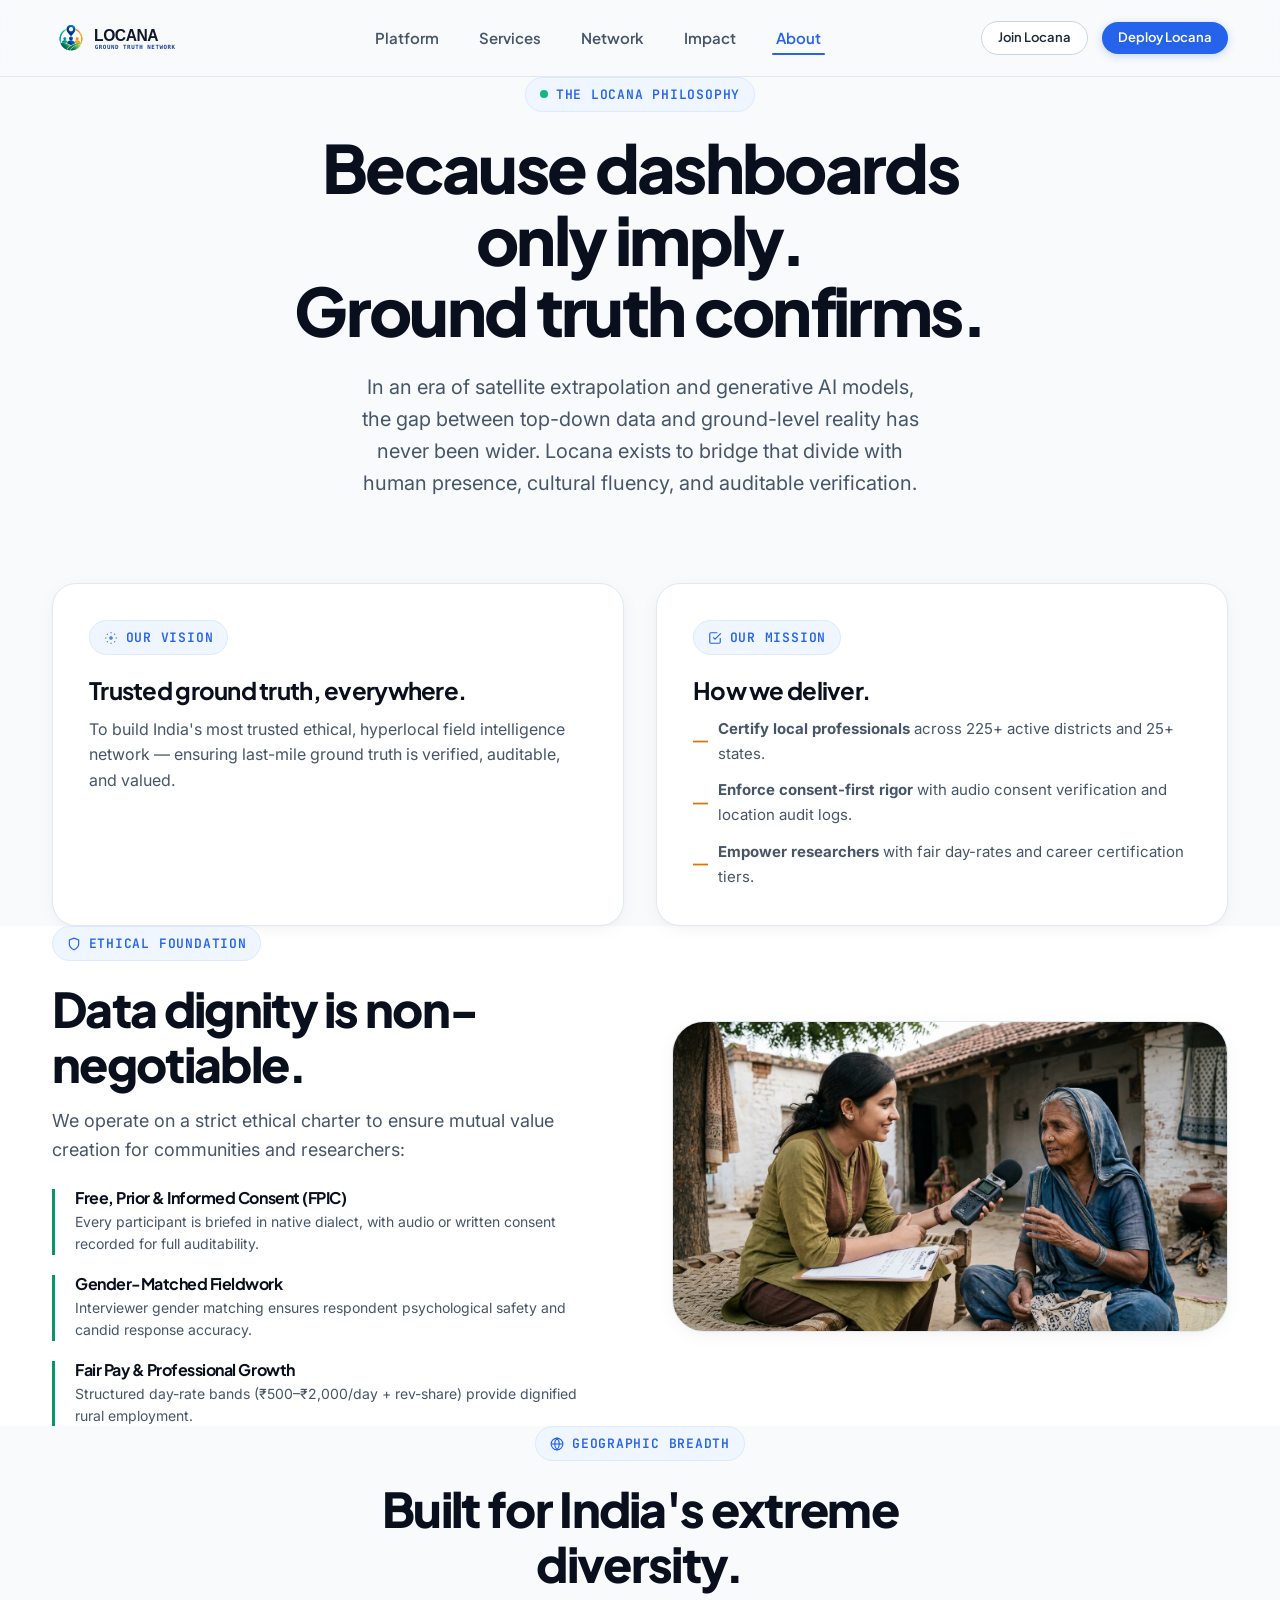
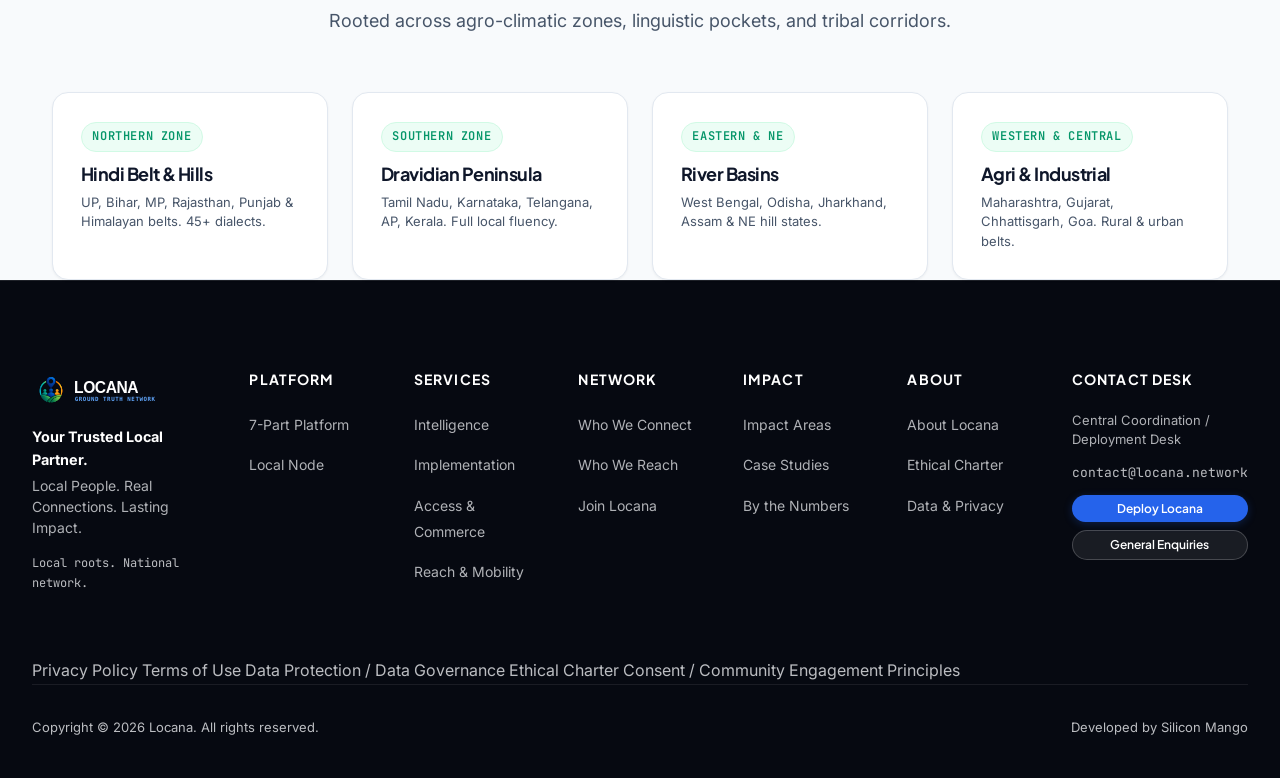
==== commit 0e96422a: "style(footer): harmonize legal links row and copyright footer across all pages" ====
--- a/about.html
+++ b/about.html
@@ -261,7 +261,6 @@
           <h4 class="footer-heading">Platform</h4>
           <ul class="footer-links">
             <li><a href="index.html#platform-wheel">7-Part Platform</a></li>
-            <li><a href="index.html#how-it-works">How Locana Works</a></li>
             <li><a href="index.html#local-node">Local Node</a></li>
           </ul>
         </div>
@@ -270,10 +269,10 @@
         <div>
           <h4 class="footer-heading">Services</h4>
           <ul class="footer-links">
-            <li><a href="index.html#services-capabilities">Intelligence</a></li>
-            <li><a href="index.html#services-capabilities">Implementation</a></li>
-            <li><a href="index.html#services-capabilities">Access & Commerce</a></li>
-            <li><a href="index.html#services-capabilities">Reach & Mobility</a></li>
+            <li><a href="services.html">Intelligence</a></li>
+            <li><a href="services.html">Implementation</a></li>
+            <li><a href="services.html">Access & Commerce</a></li>
+            <li><a href="services.html">Reach & Mobility</a></li>
           </ul>
         </div>
 
@@ -328,12 +327,9 @@
 
       </div>
 
-      <!-- Legal Links & Copyright -->
-      <div class="footer-bottom">
-        <div>
-          Copyright © 2026 Locana. All rights reserved. · Developed by <a href="https://www.siliconmango.com" target="_blank" rel="noopener" style="color: var(--blue-400); font-weight: 600;">Silicon Mango</a>
-        </div>
-        <div style="display: flex; gap: 1.25rem; flex-wrap: wrap;">
+      <!-- Legal Links -->
+      <div class="footer-legal-row">
+        <div class="footer-legal-links">
           <a href="about.html#privacy">Privacy Policy</a>
           <a href="about.html#terms">Terms of Use</a>
           <a href="about.html#data-governance">Data Protection / Data Governance</a>
@@ -341,6 +337,16 @@
           <a href="about.html#consent">Consent / Community Engagement Principles</a>
         </div>
       </div>
+
+      <!-- Legal Links & Copyright -->
+      <div class="footer-bottom">
+        <div class="footer-copyright">
+          Copyright © 2026 Locana. All rights reserved.
+        </div>
+        <div class="footer-developed-by">
+          Developed by <a href="https://www.siliconmango.com" target="_blank" rel="noopener" class="silicon-mango-link">Silicon Mango</a>
+        </div>
+      </div>
     </div>
   </footer>
 
--- a/styles/main.css
+++ b/styles/main.css
@@ -1680,8 +1680,64 @@
 /* ==========================================================================
    Orbitrail Carousel — Framer Component Integration
    (https://framer.com/m/OrbitrailCarousel-3Z5nfB.js@nHEmjPvyiUtKJ2GbRnrG)
-   Seamless On-Page Elliptical Orbital Carousel with Core Anchor & Physics
+   Seamless On-Page Elliptical Orbital Carousel with Core Anchor & Mountain Scenery
    ========================================================================== */
+#local-node.local-node-section,
+#local-node {
+  position: relative;
+  background-image: 
+    linear-gradient(180deg, 
+      rgba(255, 255, 255, 0.90) 0%, 
+      rgba(255, 255, 255, 0.35) 25%, 
+      rgba(255, 255, 255, 0.12) 55%, 
+      rgba(255, 255, 255, 0.35) 85%, 
+      rgba(255, 255, 255, 0.65) 100%
+    ),
+    url('../assets/images/local_node_bg.png');
+  background-size: cover;
+  background-position: center bottom;
+  background-repeat: no-repeat;
+  overflow: hidden;
+}
+
+/* Foreground Leaves — Pure Static Framing (Zero Motion/Animation) */
+.local-node-parallax-leaves {
+  position: absolute;
+  pointer-events: none;
+  z-index: 3;
+  user-select: none;
+  -webkit-user-select: none;
+  animation: none !important;
+  transition: none !important;
+  transform: none !important;
+}
+
+.local-node-parallax-leaves.leaves-left {
+  bottom: 0;
+  left: 0;
+  width: clamp(280px, 32vw, 480px);
+  max-width: 520px;
+  filter: drop-shadow(0 12px 24px rgba(0, 0, 0, 0.12));
+}
+
+.local-node-parallax-leaves.leaves-right {
+  bottom: 0;
+  right: 0;
+  width: clamp(260px, 30vw, 440px);
+  max-width: 480px;
+  filter: drop-shadow(0 12px 24px rgba(0, 0, 0, 0.12));
+}
+
+.local-node-parallax-leaves .leaves-img {
+  width: 100%;
+  height: auto;
+  display: block;
+  object-fit: contain;
+  animation: none !important;
+  transition: none !important;
+  transform: none !important;
+}
+
 .orbitrail-wrapper {
   position: relative;
   width: 100%;
@@ -1722,9 +1778,9 @@
 }
 
 .orbitrail-guide-svg path {
-  stroke: rgba(23, 62, 154, 0.2);
-  stroke-width: 1.5;
-  stroke-dasharray: 6 8;
+  stroke: rgba(186, 210, 238, 0.85);
+  stroke-width: 1.75;
+  stroke-dasharray: 5 7;
   fill: none;
   vector-effect: non-scaling-stroke;
 }
@@ -1735,8 +1791,8 @@
   left: 50%;
   top: 50%;
   transform: translate(-50%, -50%);
-  width: 145px;
-  height: 145px;
+  width: 140px;
+  height: 140px;
   border-radius: 50%;
   display: flex;
   align-items: center;
@@ -1747,26 +1803,26 @@
 
 .orbitrail-core-pulse {
   position: absolute;
-  inset: -12px;
+  inset: -14px;
   border-radius: 50%;
-  border: 1.5px solid rgba(23, 62, 154, 0.16);
+  border: 1.5px solid rgba(23, 62, 154, 0.2);
   animation: orbitrailPulse 3.5s cubic-bezier(0.4, 0, 0.6, 1) infinite;
 }
 
 .orbitrail-core-rings {
   position: absolute;
-  inset: -5px;
+  inset: -6px;
   border-radius: 50%;
-  border: 1px dashed rgba(0, 140, 122, 0.32);
+  border: 1.5px dashed rgba(0, 140, 122, 0.36);
   animation: orbitrailSpin 32s linear infinite;
 }
 
 .orbitrail-core-badge {
   position: relative;
-  width: 120px;
-  height: 120px;
+  width: 124px;
+  height: 124px;
   border-radius: 50%;
-  background: linear-gradient(145deg, #0B2B6B 0%, #173E9A 55%, #008C7A 100%);
+  background: radial-gradient(circle at 35% 30%, #1742A6 0%, #0C2866 70%, #071942 100%);
   display: flex;
   flex-direction: column;
   align-items: center;
@@ -1774,19 +1830,18 @@
   text-align: center;
   color: #FFFFFF;
   padding: 0.65rem;
-  box-shadow: 0 14px 32px rgba(11, 43, 107, 0.25), 0 0 0 1.5px rgba(255, 255, 255, 0.22) inset;
+  box-shadow: 0 16px 36px rgba(7, 25, 66, 0.38), 0 0 0 3.5px rgba(255, 255, 255, 0.95), 0 0 0 5.5px rgba(23, 62, 154, 0.18);
   pointer-events: auto;
   transition: transform 0.3s ease, box-shadow 0.3s ease;
 }
 
 .orbitrail-core-badge:hover {
-  transform: scale(1.04);
-  box-shadow: 0 18px 40px rgba(11, 43, 107, 0.35), 0 0 22px rgba(0, 140, 122, 0.28);
+  transform: scale(1.05);
+  box-shadow: 0 20px 44px rgba(7, 25, 66, 0.45), 0 0 0 4px rgba(255, 255, 255, 1), 0 0 24px rgba(23, 62, 154, 0.35);
 }
 
 .orbitrail-core-icon {
-  color: #6EE7B7;
-  margin-bottom: 0.15rem;
+  margin-bottom: 0.2rem;
   display: flex;
   align-items: center;
   justify-content: center;
@@ -1816,11 +1871,11 @@
 .orbitrail-core-sub {
   font-family: var(--font-mono);
   font-size: 0.5625rem;
-  color: rgba(255, 255, 255, 0.75);
+  color: rgba(255, 255, 255, 0.8);
   letter-spacing: 0.02em;
 }
 
-/* Orbital Stage & Compact Cards */
+/* Orbital Stage & Cards */
 .orbitrail-stage {
   position: absolute;
   inset: 0;
@@ -1835,13 +1890,15 @@
   position: absolute;
   left: 50%;
   top: 50%;
-  width: 215px;
-  height: 136px;
+  width: 220px;
+  min-height: 135px;
   pointer-events: auto;
   transform-origin: center center;
-  will-change: transform, opacity;
+  will-change: transform;
   cursor: pointer;
-  transition: box-shadow 0.25s ease, filter 0.25s ease;
+  backface-visibility: hidden;
+  -webkit-backface-visibility: hidden;
+  contain: layout style;
 }
 
 .orbitrail-card-inner {
@@ -1849,40 +1906,41 @@
   width: 100%;
   height: 100%;
   background: #FFFFFF;
-  border-radius: 14px;
+  border-radius: 18px;
   overflow: hidden;
   display: flex;
   flex-direction: column;
+  justify-content: flex-start;
+  padding: 0.9rem 1.05rem;
+  border: 2px solid rgba(226, 232, 240, 0.85);
+  box-shadow: 0 10px 26px -4px rgba(15, 23, 42, 0.08), 0 2px 6px rgba(15, 23, 42, 0.03);
+  transition: border-color 0.25s ease, box-shadow 0.25s ease;
+  backface-visibility: hidden;
+  -webkit-backface-visibility: hidden;
+}
+
+.orbitrail-card:hover .orbitrail-card-inner {
+  border-color: var(--card-accent, #2563EB);
+  box-shadow: 0 16px 32px -6px rgba(15, 23, 42, 0.12), 0 0 0 1px var(--card-accent, #2563EB);
+}
+
+.orbitrail-card.active .orbitrail-card-inner {
+  border-color: var(--card-accent, #6D43B5);
+  box-shadow: 0 18px 36px -6px rgba(15, 23, 42, 0.16), 0 0 0 1px var(--card-accent, #6D43B5), 0 8px 24px var(--card-accent-glow, rgba(109, 67, 181, 0.22));
+}
+
+.orbitrail-card-header {
+  display: flex;
   justify-content: space-between;
-  padding: 0.75rem 0.85rem;
-  border: 1.5px solid rgba(226, 232, 240, 0.88);
-  box-shadow: 0 10px 24px -6px rgba(15, 23, 42, 0.08), 0 2px 6px rgba(15, 23, 42, 0.03);
-  transition: transform 0.25s cubic-bezier(0.16, 1, 0.3, 1), border-color 0.25s ease, box-shadow 0.25s ease;
-}
-
-.orbitrail-card:hover .orbitrail-card-inner {
-  transform: translateY(-4px);
-  border-color: var(--card-accent, #2563EB);
-  box-shadow: 0 16px 32px -6px rgba(15, 23, 42, 0.14), 0 0 0 1.5px var(--card-accent, #2563EB);
-}
-
-.orbitrail-card.active .orbitrail-card-inner {
-  border-color: var(--card-accent, #2563EB);
-  box-shadow: 0 18px 36px -6px rgba(15, 23, 42, 0.16), 0 0 0 2px var(--card-accent, #2563EB), 0 0 22px rgba(37, 99, 235, 0.12);
-}
-
-.orbitrail-card-header {
-  display: flex;
-  justify-content: space-between;
-  align-items: center;
-  margin-bottom: 0.25rem;
+  align-items: center;
+  margin-bottom: 0.45rem;
 }
 
 .orbitrail-pill-badge {
   font-family: var(--font-mono);
   font-size: 0.625rem;
   font-weight: 700;
-  padding: 0.15rem 0.5rem;
+  padding: 0.18rem 0.55rem;
   border-radius: var(--radius-full);
   text-transform: uppercase;
   letter-spacing: 0.05em;
@@ -1893,28 +1951,54 @@
   font-family: var(--font-mono);
   font-size: 0.6875rem;
   font-weight: 800;
-  padding: 0.12rem 0.45rem;
+  padding: 0.15rem 0.45rem;
   border-radius: var(--radius-full);
   border: 1px solid;
+}
+
+/* Pillar Specific Badges */
+.badge-p1, .chip-p1 {
+  background: #EFF6FF;
+  color: #1D4ED8;
+  border-color: #DBEAFE;
+}
+.badge-p2, .chip-p2 {
+  background: #F0FDF4;
+  color: #15803D;
+  border-color: #DCFCE7;
+}
+.badge-p3, .chip-p3 {
+  background: #F0FDFA;
+  color: #0F766E;
+  border-color: #CCFBF1;
+}
+.badge-p4, .chip-p4 {
+  background: #FFF7ED;
+  color: #C2410C;
+  border-color: #FFEDD5;
+}
+.badge-p5, .chip-p5 {
+  background: #FAF5FF;
+  color: #6D28D9;
+  border-color: #F3E8FF;
 }
 
 .orbitrail-card-title {
   font-family: var(--font-display);
   font-size: 0.9375rem;
   font-weight: 700;
-  color: var(--slate-900);
-  margin: 0 0 0.35rem 0;
-  line-height: 1.2;
+  color: #0F172A;
+  margin: 0 0 0.45rem 0;
+  line-height: 1.25;
 }
 
 .orbitrail-meaning-box {
-  background: rgba(248, 250, 252, 0.95);
-  border: 1px solid rgba(226, 232, 240, 0.7);
-  border-radius: 8px;
-  padding: 0.45rem 0.6rem;
+  background: transparent;
+  border: none;
+  padding: 0;
   display: flex;
   flex-direction: column;
-  gap: 0.12rem;
+  gap: 0.15rem;
 }
 
 .orbitrail-meaning-label {
@@ -1923,20 +2007,21 @@
   font-weight: 800;
   text-transform: uppercase;
   letter-spacing: 0.08em;
-  color: var(--card-accent, var(--brand-blue));
-  display: block;
-}
+  margin-bottom: 0.1rem;
+}
+
+.label-p1 { color: #1D4ED8; }
+.label-p2 { color: #15803D; }
+.label-p3 { color: #0F766E; }
+.label-p4 { color: #C2410C; }
+.label-p5 { color: #6D28D9; }
 
 .orbitrail-meaning-text {
   font-size: 0.75rem;
-  line-height: 1.35;
-  color: var(--slate-700);
+  line-height: 1.4;
+  color: #475569;
   margin: 0;
   font-weight: 500;
-  display: -webkit-box;
-  -webkit-line-clamp: 3;
-  -webkit-box-orient: vertical;
-  overflow: hidden;
 }
 
 /* Nav chevron buttons */
@@ -1947,9 +2032,9 @@
   width: 44px;
   height: 44px;
   border-radius: 50%;
-  background: rgba(255, 255, 255, 0.92);
-  border: 1px solid var(--border-light);
-  color: var(--slate-700);
+  background: rgba(255, 255, 255, 0.95);
+  border: 1px solid rgba(226, 232, 240, 0.85);
+  color: #475569;
   display: flex;
   align-items: center;
   justify-content: center;
@@ -1963,18 +2048,18 @@
 
 .orbitrail-nav-btn:hover {
   background: #FFFFFF;
-  color: var(--blue-600);
-  border-color: var(--blue-500);
+  color: #1D4ED8;
+  border-color: #93C5FD;
   transform: translateY(-50%) scale(1.08);
   box-shadow: 0 6px 20px rgba(37, 99, 235, 0.15);
 }
 
 .orbitrail-nav-prev {
-  left: 10px;
+  left: 20px;
 }
 
 .orbitrail-nav-next {
-  right: 10px;
+  right: 20px;
 }
 
 /* Bottom footer of carousel */
@@ -2025,10 +2110,10 @@
 
 .orbitrail-eyebrow {
   font-family: var(--font-display);
-  font-size: 0.875rem;
+  font-size: 0.8125rem;
   font-weight: 700;
-  letter-spacing: 0.06em;
-  color: var(--slate-700);
+  letter-spacing: 0.08em;
+  color: #334155;
   text-transform: uppercase;
 }
 
@@ -2168,29 +2253,34 @@
 }
 
 .wheel-chip {
-  padding: 0.5rem 1rem;
+  padding: 0.45rem 1.15rem;
   border-radius: var(--radius-full);
   font-size: 0.8125rem;
   font-weight: 600;
   font-family: var(--font-display);
-  background: #FFFFFF;
-  border: 1px solid var(--border-light);
+  background: rgba(255, 255, 255, 0.92);
+  backdrop-filter: blur(8px);
+  -webkit-backdrop-filter: blur(8px);
+  border: 1px solid rgba(203, 213, 225, 0.85);
   color: var(--slate-700);
   cursor: pointer;
   transition: all var(--transition-fast);
+  box-shadow: 0 2px 6px rgba(15, 23, 42, 0.04);
 }
 
 .wheel-chip:hover {
-  border-color: var(--blue-500);
-  color: var(--blue-600);
-  background: var(--blue-50);
+  border-color: #3B82F6;
+  color: #1D4ED8;
+  background: #FFFFFF;
+  transform: translateY(-1px);
+  box-shadow: 0 4px 10px rgba(37, 99, 235, 0.12);
 }
 
 .wheel-chip.active {
-  background: var(--blue-600);
-  border-color: var(--blue-600);
+  background: #1D63EA;
+  border-color: #1D63EA;
   color: #FFFFFF;
-  box-shadow: 0 4px 12px rgba(37, 99, 235, 0.25);
+  box-shadow: 0 4px 14px rgba(29, 99, 234, 0.35);
 }
 
 .wheel-details-card {
@@ -3345,22 +3435,49 @@
   font-weight: 600;
 }
 
-/* 10. Our Impact Trio */
+/* 10. Our Impact Section with Full-Cover Background Image */
+#our-impact,
+.impact-section {
+  position: relative;
+  background-image: url('../assets/images/impact_bg.png');
+  background-size: cover;
+  background-position: center center;
+  background-repeat: no-repeat;
+  overflow: hidden;
+}
+
+#our-impact::before,
+.impact-section::before {
+  content: '';
+  position: absolute;
+  inset: 0;
+  background: linear-gradient(180deg, rgba(255, 255, 255, 0.6) 0%, rgba(255, 255, 255, 0.2) 45%, rgba(255, 255, 255, 0.45) 100%);
+  pointer-events: none;
+  z-index: 1;
+}
+
+#our-impact > .container,
+.impact-section > .container {
+  position: relative;
+  z-index: 2;
+}
+
 .impact-trio-grid {
   display: grid;
   grid-template-columns: repeat(3, 1fr);
-  gap: 2rem;
+  gap: 1.5rem;
 }
 
 .impact-trio-card {
   background: #FFFFFF;
   border: 1px solid var(--border-light);
-  border-radius: var(--radius-lg);
-  padding: 2.5rem 2rem;
-  box-shadow: var(--shadow-card);
-  transition: all var(--transition-fast);
+  border-radius: 18px;
+  box-shadow: 0 4px 20px rgba(0, 0, 0, 0.05);
+  transition: transform var(--transition-fast), box-shadow var(--transition-fast), border-color var(--transition-fast);
   position: relative;
   overflow: hidden;
+  display: flex;
+  min-height: 310px;
 }
 
 .impact-trio-card::before {
@@ -3369,60 +3486,149 @@
   top: 0;
   left: 0;
   width: 100%;
-  height: 4px;
+  height: 3px;
   background: var(--blue-600);
-}
-
-.impact-trio-card.emerald::before {
+  z-index: 5;
+}
+
+.impact-trio-card.impact-card-emerald::before {
   background: var(--emerald-600);
 }
 
-.impact-trio-card.amber::before {
+.impact-trio-card.impact-card-amber::before {
   background: var(--amber-600);
 }
 
 .impact-trio-card:hover {
   transform: translateY(-4px);
-  box-shadow: var(--shadow-hover);
+  box-shadow: 0 12px 30px rgba(0, 0, 0, 0.1);
+}
+
+.impact-trio-content {
+  width: 50%;
+  padding: 1.85rem 0.85rem 1.85rem 1.5rem;
+  z-index: 2;
+  position: relative;
+  display: flex;
+  flex-direction: column;
+  justify-content: flex-start;
 }
 
 .impact-trio-icon {
-  width: 52px;
-  height: 52px;
-  border-radius: var(--radius-sm);
+  width: 44px;
+  height: 44px;
+  border-radius: 12px;
   display: flex;
   align-items: center;
   justify-content: center;
-  margin-bottom: 1.5rem;
+  margin-bottom: 1rem;
+  flex-shrink: 0;
 }
 
 .impact-trio-title {
-  font-size: 1.5rem;
+  font-size: 1.3rem;
   font-weight: 800;
   color: var(--slate-900);
-  margin-bottom: 0.75rem;
+  margin-bottom: 0.45rem;
+  line-height: 1.2;
 }
 
 .impact-trio-desc {
-  font-size: 0.9375rem;
+  font-size: 0.8125rem;
   color: var(--slate-600);
-  line-height: 1.6;
-  margin-bottom: 1.25rem;
+  line-height: 1.48;
+  margin-bottom: 1.15rem;
 }
 
 .impact-trio-list {
   list-style: none;
+  padding: 0;
+  margin: 0;
   display: flex;
   flex-direction: column;
-  gap: 0.65rem;
+  gap: 0.55rem;
+  margin-top: auto;
 }
 
 .impact-trio-list li {
   display: flex;
   align-items: center;
-  gap: 0.5rem;
-  font-size: 0.875rem;
+  gap: 0.55rem;
+  font-size: 0.8125rem;
+  font-weight: 600;
   color: var(--slate-700);
+  line-height: 1.35;
+}
+
+.impact-trio-list li svg {
+  flex-shrink: 0;
+}
+
+.impact-trio-media {
+  position: absolute;
+  top: 0;
+  right: 0;
+  bottom: 0;
+  width: 56%;
+  overflow: hidden;
+  z-index: 1;
+}
+
+.impact-trio-img {
+  width: 100%;
+  height: 100%;
+  object-fit: cover;
+  display: block;
+  transition: transform 0.5s ease;
+}
+
+.impact-trio-card:hover .impact-trio-img {
+  transform: scale(1.04);
+}
+
+.impact-trio-wave {
+  position: absolute;
+  top: 0;
+  left: -1px;
+  width: 100%;
+  height: 100%;
+  pointer-events: none;
+  filter: drop-shadow(-3px 0 6px rgba(0, 0, 0, 0.06));
+}
+
+@media (max-width: 1100px) {
+  .impact-trio-grid {
+    grid-template-columns: 1fr;
+    max-width: 640px;
+    margin-left: auto;
+    margin-right: auto;
+  }
+  .impact-trio-content {
+    width: 55%;
+    padding: 2.25rem 2rem;
+  }
+  .impact-trio-media {
+    width: 52%;
+  }
+}
+
+@media (max-width: 640px) {
+  .impact-trio-card {
+    min-height: auto;
+    flex-direction: column-reverse;
+  }
+  .impact-trio-content {
+    width: 100%;
+    padding: 1.75rem 1.5rem;
+  }
+  .impact-trio-media {
+    position: relative;
+    width: 100%;
+    height: 200px;
+  }
+  .impact-trio-wave {
+    display: none;
+  }
 }
 
 /* ==========================================================================
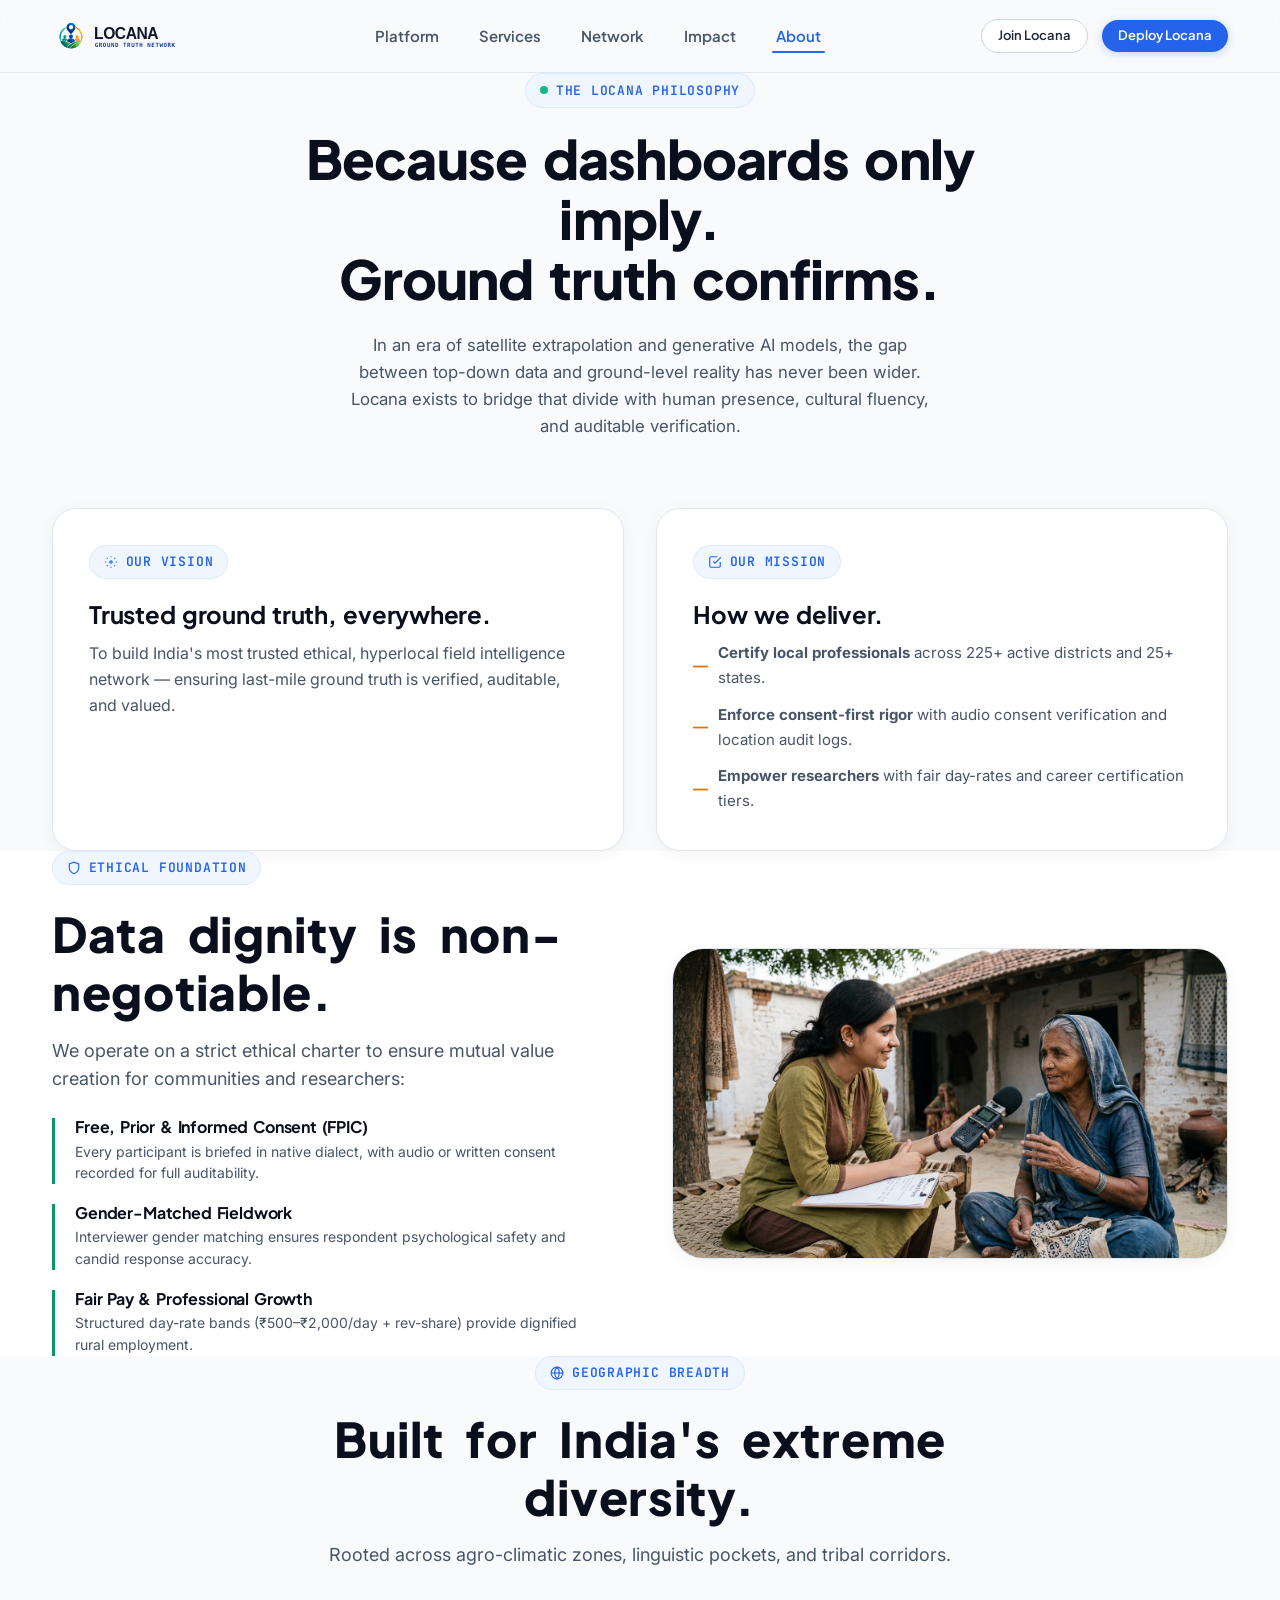
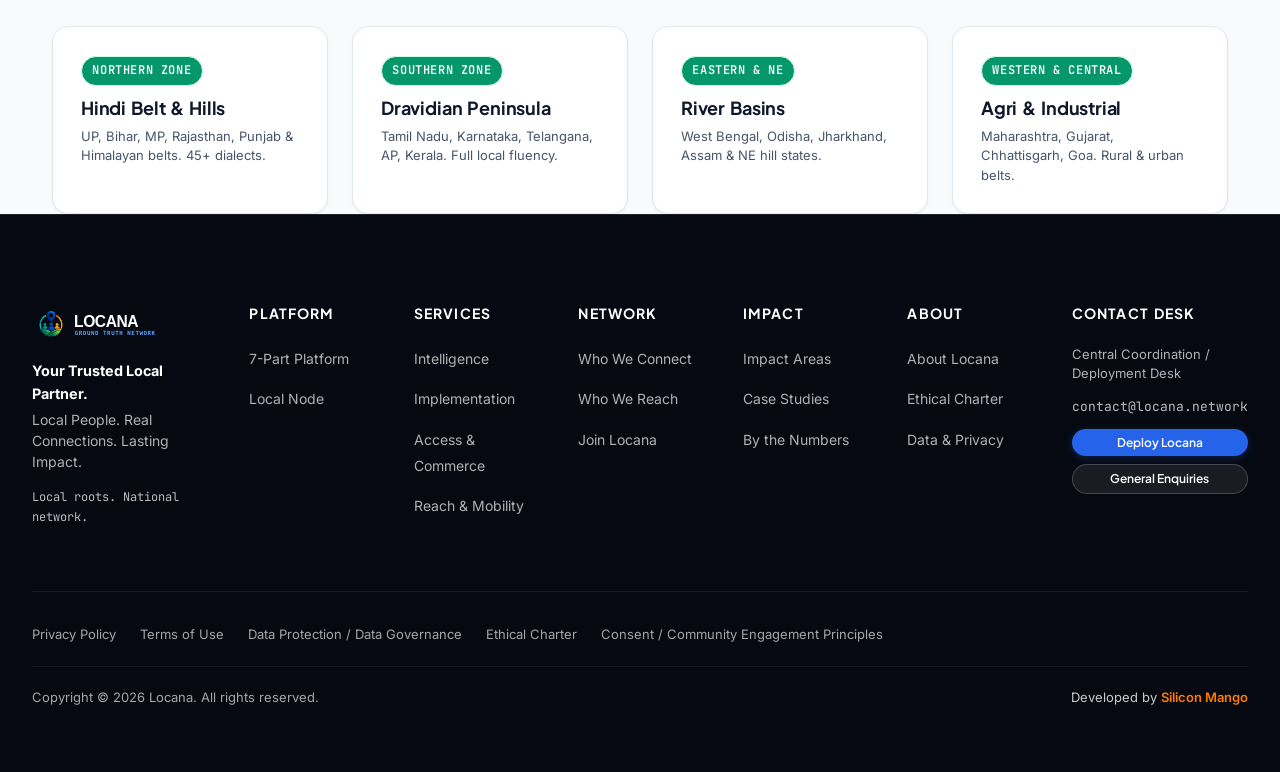
==== commit 7ce04853: "style(typography): enhance title letter-tracking, word-spacing, and font preloading" ====
--- a/about.html
+++ b/about.html
@@ -16,6 +16,11 @@
 
   <!-- Favicon -->
   <link rel="icon" type="image/svg+xml" href="assets/images/favicon.svg">
+
+  <!-- Fonts -->
+  <link rel="preconnect" href="https://fonts.googleapis.com">
+  <link rel="preconnect" href="https://fonts.gstatic.com" crossorigin>
+  <link href="https://fonts.googleapis.com/css2?family=Caveat:wght@600;700&family=Inter:wght@300;400;500;600;700&family=JetBrains+Mono:wght@400;500;600;700&family=Plus+Jakarta+Sans:wght@500;600;700;800&display=swap" rel="stylesheet">
 
   <!-- Stylesheet -->
   <link rel="stylesheet" href="styles/main.css">
--- a/styles/main.css
+++ b/styles/main.css
@@ -3,7 +3,7 @@
    High-End Modern Design System (Athena Infonomics x Google Antigravity)
    ========================================================================== */
 
-@import url('https://fonts.googleapis.com/css2?family=Inter:wght@300;400;500;600;700&family=JetBrains+Mono:wght@400;500;600;700&family=Plus+Jakarta+Sans:wght@500;600;700;800&display=swap');
+@import url('https://fonts.googleapis.com/css2?family=Caveat:wght@600;700&family=Inter:wght@300;400;500;600;700&family=JetBrains+Mono:wght@400;500;600;700&family=Plus+Jakarta+Sans:wght@500;600;700;800&display=swap');
 
 :root {
   /* Official Client Launch Palette (Final Content & Design Guide) */
@@ -234,7 +234,8 @@
   color: var(--text-title);
   font-weight: 700;
   line-height: 1.15;
-  letter-spacing: -0.03em;
+  letter-spacing: -0.01em;
+  word-spacing: 0.12em;
 }
 
 .kicker {
@@ -273,12 +274,13 @@
 }
 
 .hero-title {
-  font-size: clamp(2.5rem, 5.2vw, 4.25rem);
+  font-size: clamp(2.5rem, 4.2vw, 3.85rem);
   font-weight: 800;
-  line-height: 1.08;
-  letter-spacing: -0.04em;
+  line-height: 1.12;
+  letter-spacing: -0.015em;
+  word-spacing: 0.12em;
   color: var(--slate-900);
-  margin-bottom: 1.5rem;
+  margin-bottom: 1.15rem;
 }
 
 .hero-title .text-gradient {
@@ -286,11 +288,11 @@
 }
 
 .hero-subtitle {
-  font-size: clamp(1.0625rem, 1.8vw, 1.25rem);
+  font-size: clamp(1.05rem, 1.25vw, 1.1875rem);
   line-height: 1.6;
   color: var(--slate-600);
-  max-width: 580px;
-  margin-bottom: 2.25rem;
+  max-width: 600px;
+  margin-bottom: 1.25rem;
   font-weight: 400;
 }
 
@@ -305,11 +307,13 @@
   margin-right: auto;
 }
 
-.section-title {
+.section-title,
+h2.section-title {
   font-size: clamp(2rem, 3.8vw, 3rem);
   font-weight: 800;
-  line-height: 1.15;
-  letter-spacing: -0.035em;
+  line-height: 1.2;
+  letter-spacing: 0.015em;
+  word-spacing: 0.25em;
   color: var(--slate-900);
   margin-bottom: 1rem;
 }
@@ -345,7 +349,7 @@
   display: flex;
   align-items: center;
   justify-content: space-between;
-  height: 76px;
+  height: 72px;
 }
 
 .brand-logo-link {
@@ -1058,29 +1062,82 @@
   color: var(--blue-500);
 }
 
+.footer-legal-row {
+  padding-top: 2rem;
+  padding-bottom: 1.25rem;
+  border-top: 1px solid rgba(255, 255, 255, 0.08);
+}
+
+.footer-legal-links {
+  display: flex;
+  gap: 1.5rem;
+  flex-wrap: wrap;
+  align-items: center;
+}
+
+.footer-legal-links a {
+  font-size: 0.8125rem;
+  color: rgba(248, 250, 252, 0.65);
+  transition: color var(--transition-fast);
+}
+
+.footer-legal-links a:hover {
+  color: #FFFFFF;
+}
+
 .footer-bottom {
-  padding-top: 2rem;
-  border-top: 1px solid rgba(255, 255, 255, 0.08);
+  padding-top: 1.25rem;
+  padding-bottom: 1.5rem;
+  border-top: 1px solid rgba(255, 255, 255, 0.05);
   display: flex;
   align-items: center;
   justify-content: space-between;
   font-size: 0.8125rem;
+  color: rgba(248, 250, 252, 0.65);
+}
+
+.footer-copyright {
+  white-space: nowrap;
+}
+
+.footer-developed-by {
+  white-space: nowrap;
+  font-size: 0.8125rem;
+  color: rgba(248, 250, 252, 0.8);
+  text-align: right;
+}
+
+.silicon-mango-link {
+  color: #FF7A00 !important;
+  font-weight: 600;
+  text-decoration: none;
+  transition: color var(--transition-fast), text-shadow var(--transition-fast);
+}
+
+.silicon-mango-link:hover {
+  color: #FFA040 !important;
+  text-decoration: underline;
 }
 
 /* ==========================================================================
-   Hero Section Layout (Optimized Spacing)
+   Hero Section Layout (Optimized Spacing & Full Viewport First Fold)
    ========================================================================== */
 .hero-section {
-  padding-top: clamp(2.5rem, 5vw, 4rem);
-  padding-bottom: clamp(2rem, 3.5vw, 2.75rem);
+  min-height: calc(100vh - 72px);
+  display: flex;
+  flex-direction: column;
+  justify-content: center;
+  padding-top: clamp(2rem, 4vh, 3.5rem);
+  padding-bottom: clamp(2.5rem, 4.5vh, 4rem);
   position: relative;
   background: radial-gradient(circle at 10% 10%, rgba(219, 234, 254, 0.5) 0%, rgba(248, 250, 252, 0) 50%);
+  box-sizing: border-box;
 }
 
 .hero-grid {
   display: grid;
   grid-template-columns: 1.15fr 0.95fr;
-  gap: clamp(2rem, 5vw, 4.5rem);
+  gap: clamp(2rem, 4vw, 4rem);
   align-items: center;
 }
 
@@ -1095,7 +1152,7 @@
 
 .hero-media-wrapper img {
   width: 100%;
-  height: 460px;
+  height: clamp(380px, 32vw, 460px);
   object-fit: cover;
   transition: transform var(--transition-smooth);
 }
@@ -1132,7 +1189,7 @@
   letter-spacing: 0.12em;
   text-transform: uppercase;
   color: var(--blue-600);
-  margin-bottom: 0.5rem;
+  margin-bottom: 0.75rem;
 }
 
 .hero-callout-motto {
@@ -1175,8 +1232,415 @@
 
 /* 2. The Last-Mile Challenge Section (Tight Spacing & Aesthetic Pipeline) */
 .challenge-section-tight {
-  padding-top: clamp(2rem, 3.5vw, 3rem);
-  padding-bottom: clamp(3.5rem, 6vw, 5rem);
+  padding-top: clamp(1rem, 2vh, 1.75rem);
+  padding-bottom: clamp(1.5rem, 3vh, 2.25rem);
+}
+
+.transformation-container-panoramic {
+  width: 100%;
+  max-width: 1560px;
+  margin-left: auto;
+  margin-right: auto;
+  padding-left: clamp(1rem, 2vw, 2.5rem);
+  padding-right: clamp(1rem, 2vw, 2.5rem);
+}
+
+/* ==========================================================================
+   Panoramic Transformation Engine (Exact 3-Part Match to User Slide)
+   [Left: The Last-Mile Challenge] -> [From Barriers] -> [Center: Locana Wheel] -> [to Impact] -> [Right: Last-Mile Impact]
+   ========================================================================== */
+.transformation-panoramic-wrapper {
+  display: flex;
+  align-items: stretch;
+  justify-content: center;
+  gap: 0.85rem;
+  margin-top: 0.75rem;
+  position: relative;
+  width: 100%;
+}
+
+/* 1 & 3: Barrier and Impact Container Panels */
+.transformation-col {
+  position: relative;
+  transition: transform 0.3s ease;
+}
+
+.transformation-col-barriers,
+.transformation-col-impact {
+  flex: 1.15 1 410px;
+  max-width: 470px;
+  border-radius: 22px;
+  padding: 1.1rem 1.15rem;
+  box-shadow: 0 10px 28px -6px rgba(15, 23, 42, 0.06), 0 4px 10px -2px rgba(15, 23, 42, 0.02);
+  display: flex;
+  flex-direction: column;
+}
+
+.transformation-col-barriers {
+  background: linear-gradient(180deg, rgba(254, 242, 242, 0.75) 0%, rgba(255, 247, 237, 0.85) 100%);
+  border: 1.5px solid rgba(251, 146, 60, 0.35);
+}
+
+.transformation-col-impact {
+  background: linear-gradient(180deg, rgba(240, 253, 244, 0.8) 0%, rgba(236, 253, 245, 0.92) 100%);
+  border: 1.5px solid rgba(16, 185, 129, 0.35);
+  justify-content: space-between;
+}
+
+/* Headers inside Panels */
+.trans-panel-header {
+  margin-bottom: 0.55rem;
+}
+
+.trans-kicker-barriers,
+.trans-kicker-impact {
+  font-family: var(--font-mono, monospace);
+  font-size: 0.7rem;
+  font-weight: 800;
+  letter-spacing: 0.12em;
+  text-transform: uppercase;
+  color: #0F172A;
+  margin-bottom: 0.1rem;
+  white-space: nowrap;
+}
+
+.trans-title-barriers {
+  font-family: var(--font-display, var(--font-sans, sans-serif));
+  font-size: clamp(1.35rem, 1.8vw, 1.6rem);
+  font-weight: 900;
+  color: #DC2626;
+  letter-spacing: -0.02em;
+  line-height: 1.1;
+  margin-bottom: 0.2rem;
+}
+
+.trans-title-impact {
+  font-family: var(--font-display, var(--font-sans, sans-serif));
+  font-size: clamp(1.35rem, 1.8vw, 1.6rem);
+  font-weight: 900;
+  color: #047857;
+  letter-spacing: -0.02em;
+  line-height: 1.1;
+  margin-bottom: 0.2rem;
+}
+
+.trans-desc-barriers,
+.trans-desc-impact {
+  font-size: 0.775rem;
+  line-height: 1.35;
+  color: #475569;
+  margin-bottom: 0;
+}
+
+/* Individual Cards */
+.trans-barriers-list {
+  display: flex;
+  flex-direction: column;
+  gap: 0.45rem;
+  justify-content: space-between;
+  flex: 1;
+}
+
+.trans-impacts-list {
+  display: flex;
+  flex-direction: column;
+  justify-content: space-around;
+  flex: 1;
+  gap: 0.75rem;
+  margin: 0.4rem 0;
+}
+
+.trans-barrier-card {
+  background: #FFFFFF;
+  border: 1px solid rgba(226, 232, 240, 0.92);
+  border-radius: 14px;
+  padding: 0.45rem 0.75rem;
+  display: flex;
+  align-items: center;
+  gap: 0.75rem;
+  box-shadow: 0 2px 5px rgba(15, 23, 42, 0.03);
+  transition: all 0.25s ease;
+}
+
+.trans-impact-card {
+  background: #FFFFFF;
+  border: 1px solid rgba(226, 232, 240, 0.92);
+  border-radius: 16px;
+  padding: 0.65rem 0.85rem;
+  display: flex;
+  align-items: center;
+  gap: 0.85rem;
+  box-shadow: 0 2px 5px rgba(15, 23, 42, 0.03);
+  transition: all 0.25s ease;
+}
+
+.trans-barrier-card:hover,
+.trans-impact-card:hover {
+  transform: translateY(-2px);
+  box-shadow: 0 6px 14px rgba(15, 23, 42, 0.07);
+  border-color: rgba(203, 213, 225, 0.95);
+}
+
+/* Thumbnail and Badge */
+.trans-barrier-media {
+  position: relative;
+  width: 40px;
+  height: 40px;
+  flex-shrink: 0;
+}
+
+.trans-impact-media {
+  position: relative;
+  width: 44px;
+  height: 44px;
+  flex-shrink: 0;
+}
+
+.trans-barrier-media .trans-avatar-img {
+  width: 40px;
+  height: 40px;
+  border-radius: 50%;
+  object-fit: cover;
+  border: 2px solid #FFFFFF;
+  box-shadow: 0 2px 5px rgba(0, 0, 0, 0.1);
+  display: block;
+}
+
+.trans-impact-media .trans-avatar-img {
+  width: 44px;
+  height: 44px;
+  border-radius: 50%;
+  object-fit: cover;
+  border: 2px solid #FFFFFF;
+  box-shadow: 0 2px 5px rgba(0, 0, 0, 0.1);
+  display: block;
+}
+
+.trans-badge-icon {
+  position: absolute;
+  bottom: -2px;
+  right: -4px;
+  width: 20px;
+  height: 20px;
+  border-radius: 50%;
+  display: flex;
+  align-items: center;
+  justify-content: center;
+  border: 1.5px solid #FFFFFF;
+  box-shadow: 0 2px 4px rgba(0, 0, 0, 0.15);
+}
+
+.trans-impact-media .trans-badge-icon {
+  bottom: -2px;
+  right: -4px;
+  width: 21px;
+  height: 21px;
+}
+
+.badge-blue { background: #2563EB; color: #FFFFFF; }
+.badge-green { background: #16A34A; color: #FFFFFF; }
+.badge-orange { background: #EA580C; color: #FFFFFF; }
+.badge-purple { background: #9333EA; color: #FFFFFF; }
+.badge-red { background: #DC2626; color: #FFFFFF; }
+.badge-emerald { background: #059669; color: #FFFFFF; }
+.badge-teal { background: #0D9488; color: #FFFFFF; }
+
+.trans-barrier-text,
+.trans-impact-text {
+  flex: 1;
+  min-width: 0;
+}
+
+.trans-barrier-title {
+  display: block;
+  font-size: 0.875rem;
+  font-weight: 800;
+  line-height: 1.2;
+  margin-bottom: 0.1rem;
+}
+
+.trans-impact-title {
+  font-size: 0.95rem;
+  font-weight: 800;
+  line-height: 1.2;
+  margin-bottom: 0.15rem;
+}
+
+.text-blue { color: #2563EB; }
+.text-green { color: #16A34A; }
+.text-orange { color: #EA580C; }
+.text-purple { color: #9333EA; }
+.text-red { color: #DC2626; }
+.text-emerald { color: #059669; }
+.text-teal { color: #0D9488; }
+
+.trans-barrier-copy {
+  font-size: 0.75rem;
+  color: #64748B;
+  line-height: 1.3;
+  margin: 0;
+}
+
+.trans-impact-copy {
+  font-size: 0.775rem;
+  color: #64748B;
+  line-height: 1.32;
+  margin: 0;
+}
+
+/* Arrow Connector Steps (Sleek Compact Directional Circles) */
+.trans-arrow-step {
+  display: flex;
+  align-items: center;
+  justify-content: center;
+  flex-shrink: 0;
+  z-index: 5;
+  align-self: center;
+}
+
+.trans-arrow-circle {
+  width: 36px;
+  height: 36px;
+  border-radius: 50%;
+  display: flex;
+  align-items: center;
+  justify-content: center;
+  color: #FFFFFF;
+  box-shadow: 0 4px 12px rgba(0, 0, 0, 0.14);
+  transition: transform 0.2s ease, box-shadow 0.2s ease;
+  cursor: default;
+}
+
+.trans-arrow-circle:hover {
+  transform: scale(1.14);
+  box-shadow: 0 6px 16px rgba(0, 0, 0, 0.2);
+}
+
+.arrow-circle-red {
+  background: linear-gradient(135deg, #EF4444, #DC2626);
+}
+
+.arrow-circle-green {
+  background: linear-gradient(135deg, #10B981, #059669);
+}
+
+/* Center Column: Locana Platform Wheel */
+.transformation-col-wheel {
+  flex: 1 1 380px;
+  max-width: 440px;
+  display: flex;
+  flex-direction: column;
+  align-items: center;
+  justify-content: center;
+  text-align: center;
+}
+
+.trans-wheel-header {
+  margin-bottom: 0.35rem;
+}
+
+.wheel-hdr-the {
+  display: block;
+  font-family: var(--font-mono, monospace);
+  font-size: 0.68rem;
+  font-weight: 800;
+  letter-spacing: 0.14em;
+  color: #0F172A;
+  margin-bottom: 0.1rem;
+}
+
+.wheel-hdr-title {
+  font-family: var(--font-display, var(--font-sans, sans-serif));
+  font-size: clamp(1.4rem, 1.8vw, 1.65rem);
+  font-weight: 900;
+  color: #041563;
+  letter-spacing: -0.02em;
+  line-height: 1.1;
+  margin-bottom: 0.2rem;
+}
+
+.wheel-hdr-sub {
+  font-size: 0.75rem;
+  color: #475569;
+  line-height: 1.35;
+  margin: 0;
+  font-weight: 500;
+}
+
+.trans-wheel-graphic-wrap {
+  width: 100%;
+  max-width: 385px;
+  position: relative;
+  display: flex;
+  justify-content: center;
+  align-items: center;
+}
+
+.trans-wheel-svg-img {
+  width: 100%;
+  height: auto;
+  display: block;
+  filter: drop-shadow(0 8px 20px rgba(15, 23, 42, 0.07));
+  transition: transform 0.4s ease;
+}
+
+.trans-wheel-svg-img:hover {
+  transform: scale(1.015);
+}
+
+/* Handwritten Stamps on Impact Panel */
+.trans-impact-top-meta {
+  display: flex;
+  align-items: baseline;
+  justify-content: space-between;
+  gap: 0.5rem;
+  margin-bottom: 0.15rem;
+}
+
+.trans-handwritten-stamp {
+  font-family: 'Caveat', cursive, sans-serif;
+  font-size: 1rem;
+  font-weight: 700;
+  color: #1E3A8A;
+  line-height: 1.1;
+  display: inline-block;
+  transform: rotate(-3deg);
+  border-bottom: 2px solid #10B981;
+  padding-bottom: 2px;
+}
+
+.stamp-top {
+  font-size: 0.92rem;
+  transform: rotate(2deg);
+}
+
+.stamp-bottom {
+  font-size: 1.1rem;
+  transform: rotate(-2deg);
+}
+
+.trans-impact-footer-stamp {
+  margin-top: 0.35rem;
+  text-align: center;
+}
+
+/* Responsive Breakpoints */
+@media (max-width: 1200px) {
+  .transformation-panoramic-wrapper {
+    flex-direction: column;
+    gap: 1.5rem;
+  }
+
+  .transformation-col-barriers,
+  .transformation-col-impact {
+    max-width: 580px;
+    width: 100%;
+  }
+
+  .trans-arrow-step {
+    transform: rotate(90deg);
+    margin: 0.25rem 0;
+  }
 }
 
 .challenge-grid {
@@ -3400,7 +3864,7 @@
 /* 9. Locana By The Numbers Grid */
 .numbers-grid-v2 {
   display: grid;
-  grid-template-columns: repeat(6, 1fr);
+  grid-template-columns: repeat(5, 1fr);
   gap: 1.25rem;
 }
 
@@ -3696,12 +4160,13 @@
   }
 
   .hero-grid {
-    grid-template-columns: 1fr;
-    gap: 3rem;
+    grid-template-columns: 1.12fr 0.88fr;
+    gap: 1.5rem;
+    align-items: center;
   }
 
   .hero-media-wrapper img {
-    height: 380px;
+    height: 300px;
   }
 
   .matrix-container {
@@ -3724,40 +4189,117 @@
 
 /* Hero Section Enhancements (Section 01) */
 .hero-brand-line {
-  font-size: 1.125rem;
+  font-size: clamp(1.05rem, 1.25vw, 1.2rem);
   font-weight: 700;
-  color: var(--brand-deep-navy);
-  margin-bottom: 0.35rem;
+  color: var(--brand-deep-navy, #041563);
+  margin-top: 0.25rem;
+  margin-bottom: 0;
   letter-spacing: -0.01em;
+  line-height: 1.4;
 }
 
 .hero-support-line {
-  font-size: 0.9375rem;
+  display: none;
+}
+
+.cta-group-wrap {
+  display: none;
+}
+
+/* ==========================================================================
+   Centered Hero Proof of Scale Stats Banner (Exact Match to User Attachment)
+   ========================================================================== */
+.hero-stats-banner {
+  margin-top: clamp(2.25rem, 4.5vh, 3.75rem);
+  width: 100%;
+  display: flex;
+  justify-content: center;
+}
+
+.hero-stats-banner-inner {
+  width: 100%;
+  max-width: 1240px;
+  background: #FFFFFF;
+  border: 1px solid rgba(226, 232, 240, 0.95);
+  border-radius: 9999px;
+  padding: 0.85rem 2rem;
+  box-shadow: 0 10px 25px -4px rgba(15, 23, 42, 0.07), 0 4px 6px -2px rgba(15, 23, 42, 0.02);
+  display: flex;
+  align-items: center;
+  justify-content: space-between;
+  gap: 0.85rem;
+}
+
+.stat-pill-item {
+  display: flex;
+  align-items: center;
+  gap: 0.75rem;
+  flex: 1 1 0;
+  min-width: 0;
+}
+
+.stat-pill-icon {
+  width: 48px;
+  height: 48px;
+  display: flex;
+  align-items: center;
+  justify-content: center;
+  flex-shrink: 0;
+  background: transparent;
+}
+
+.stat-img-icon {
+  width: 48px;
+  height: 48px;
+  object-fit: contain;
+  display: block;
+}
+
+.stat-india-icon {
+  width: auto;
+  height: 46px;
+  max-width: 44px;
+}
+
+.stat-pill-details {
+  display: flex;
+  flex-direction: column;
+  justify-content: center;
+  min-width: 0;
+}
+
+.stat-pill-num {
+  font-family: var(--font-display, var(--font-sans));
+  font-size: clamp(1.3rem, 1.55vw, 1.55rem);
+  font-weight: 800;
+  color: #041563;
+  line-height: 1.1;
+  letter-spacing: -0.02em;
+}
+
+.stat-pill-text {
+  font-size: clamp(0.725rem, 0.8vw, 0.8125rem);
   font-weight: 600;
-  color: var(--brand-blue);
-  margin-bottom: 1.25rem;
-  font-family: var(--font-mono);
-}
-
-.cta-group-wrap {
-  display: flex;
-  flex-direction: column;
-  gap: 0.5rem;
-  margin-bottom: 1.5rem;
-}
-
-.cta-buttons-row {
-  display: flex;
-  gap: 1rem;
-  flex-wrap: wrap;
-  align-items: center;
-}
-
-.cta-microcopy {
-  font-size: 0.8125rem;
-  font-style: italic;
-  color: var(--slate-500);
-  font-family: var(--font-body);
+  color: #1D4ED8;
+  line-height: 1.25;
+  margin-top: 0.15rem;
+  white-space: nowrap;
+}
+
+.stat-pill-text span {
+  display: block;
+}
+
+.stat-pill-text strong {
+  font-weight: 700;
+  color: #1D4ED8;
+}
+
+.stat-pill-divider {
+  width: 1px;
+  height: 42px;
+  background-color: rgba(203, 213, 225, 0.75);
+  flex-shrink: 0;
 }
 
 .hero-stats-4-grid {
@@ -4924,9 +5466,12 @@
   .trust-grid-5,
   .node-formula-grid,
   .services-grid-8,
-  .workflow-track,
+  .workflow-track {
+    grid-template-columns: 1fr;
+  }
+
   .numbers-grid-v2 {
-    grid-template-columns: 1fr;
+    grid-template-columns: repeat(2, 1fr);
   }
 
   .pipeline-outcome-triad {
@@ -4950,7 +5495,113 @@
 
   .footer-bottom {
     flex-direction: column;
+    gap: 0.85rem;
+    text-align: center;
+  }
+
+  .footer-legal-links {
+    justify-content: center;
     gap: 1rem;
     text-align: center;
   }
+
+  .footer-developed-by {
+    text-align: center;
+    white-space: nowrap;
+  }
+
+  .hero-grid {
+    grid-template-columns: 1fr;
+    gap: 1.75rem;
+  }
+
+  .hero-media-wrapper img {
+    height: 260px;
+  }
+}
+
+/* ==========================================================================
+   Responsive adjustments for Hero Proof of Scale Stats Banner
+   ========================================================================== */
+@media (max-width: 1024px) {
+  .hero-stats-banner-inner {
+    padding: 0.5rem 1rem;
+    gap: 0.35rem;
+    border-radius: 20px;
+  }
+
+  .stat-pill-item {
+    gap: 0.5rem;
+  }
+
+  .stat-pill-icon {
+    width: 36px;
+    height: 36px;
+  }
+
+  .stat-img-icon {
+    width: 34px;
+    height: 34px;
+  }
+
+  .stat-india-icon {
+    height: 34px;
+    max-width: 30px;
+  }
+
+  .stat-pill-num {
+    font-size: 1.05rem;
+  }
+
+  .stat-pill-text {
+    font-size: 0.65rem;
+  }
+
+  .stat-pill-divider {
+    height: 30px;
+  }
+}
+
+@media (max-width: 768px) {
+  .hero-stats-banner {
+    margin-top: 1.25rem;
+  }
+
+  .hero-stats-banner-inner {
+    border-radius: 18px;
+    padding: 1.25rem 1rem;
+    display: grid;
+    grid-template-columns: repeat(2, 1fr);
+    gap: 1.15rem 0.85rem;
+  }
+
+  .stat-pill-divider {
+    display: none;
+  }
+
+  .stat-pill-text {
+    white-space: normal;
+  }
+
+  .stat-pill-item:last-child {
+    grid-column: 1 / -1;
+    justify-self: center;
+    width: fit-content;
+  }
+}
+
+@media (max-width: 480px) {
+  .numbers-grid-v2 {
+    grid-template-columns: 1fr;
+  }
+
+  .hero-stats-banner-inner {
+    grid-template-columns: 1fr;
+    gap: 0.85rem;
+  }
+
+  .stat-pill-item:last-child {
+    justify-self: start;
+    width: auto;
+  }
 }
